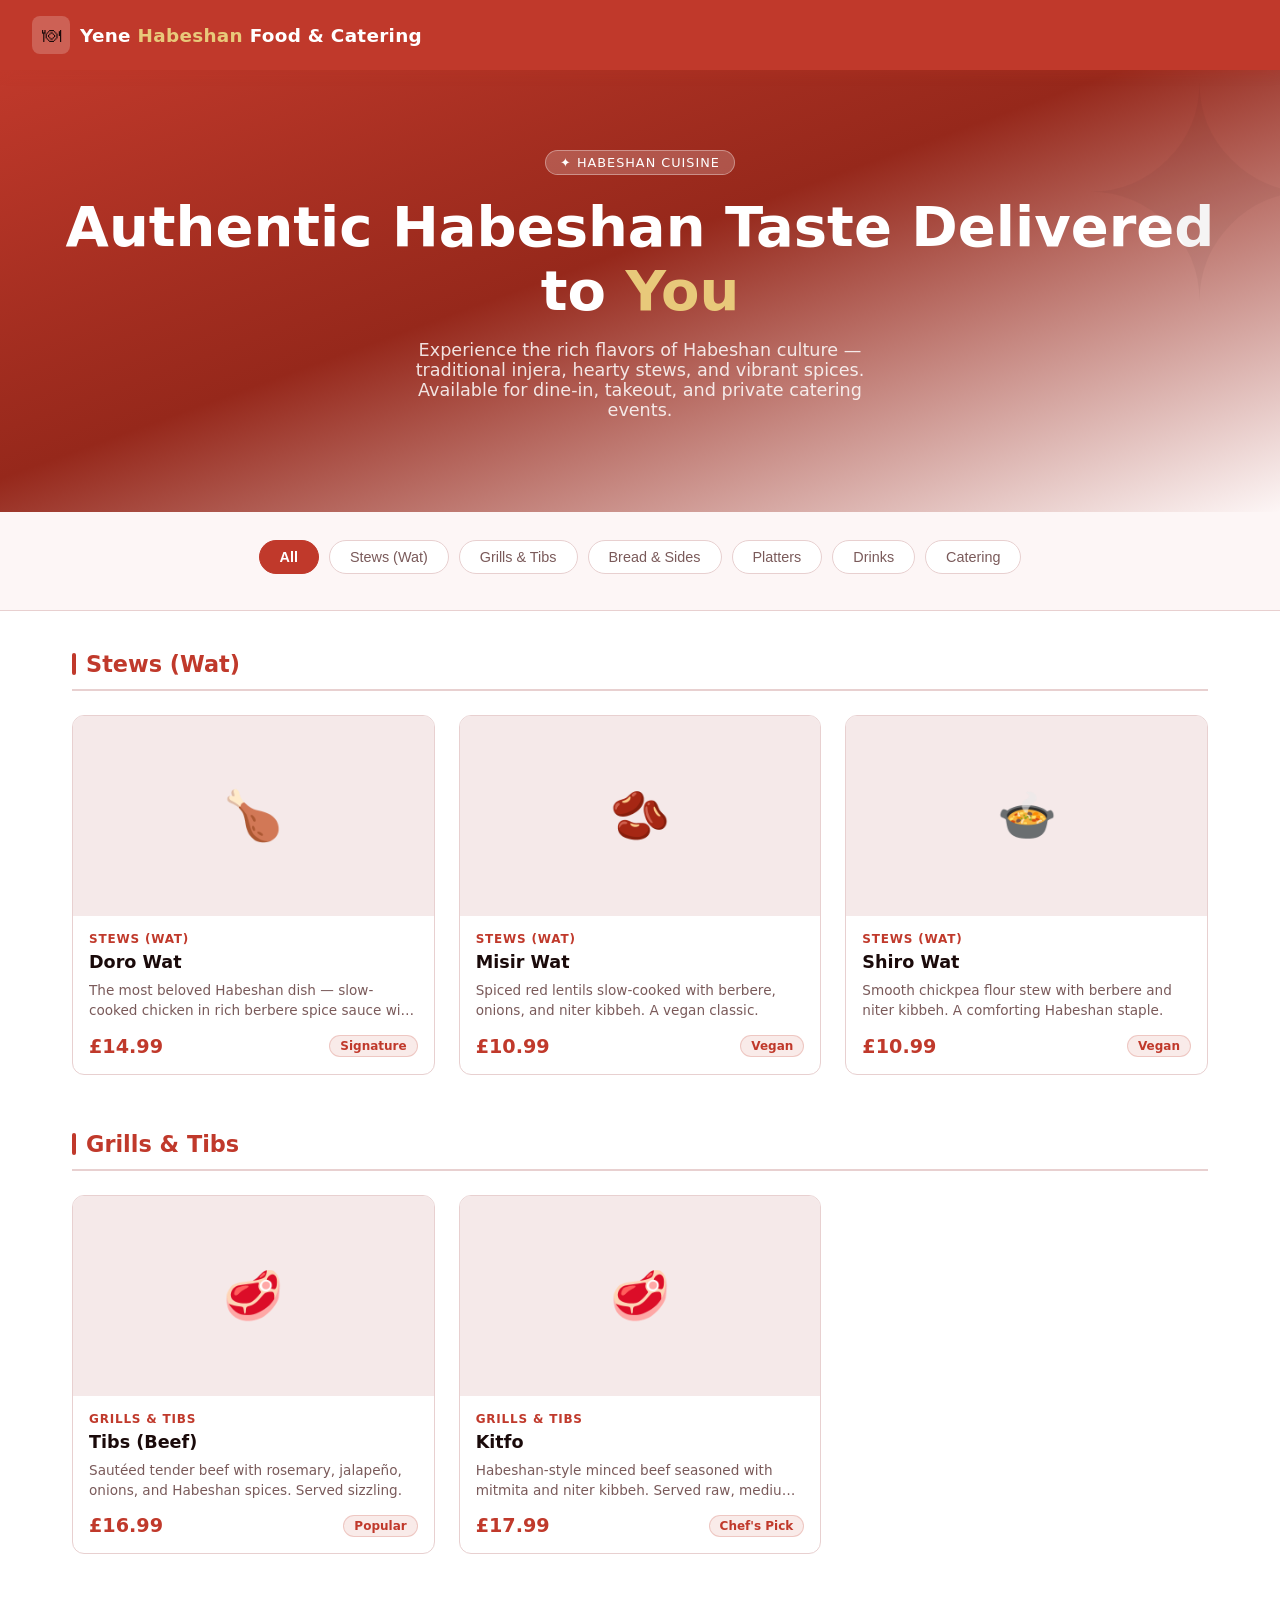
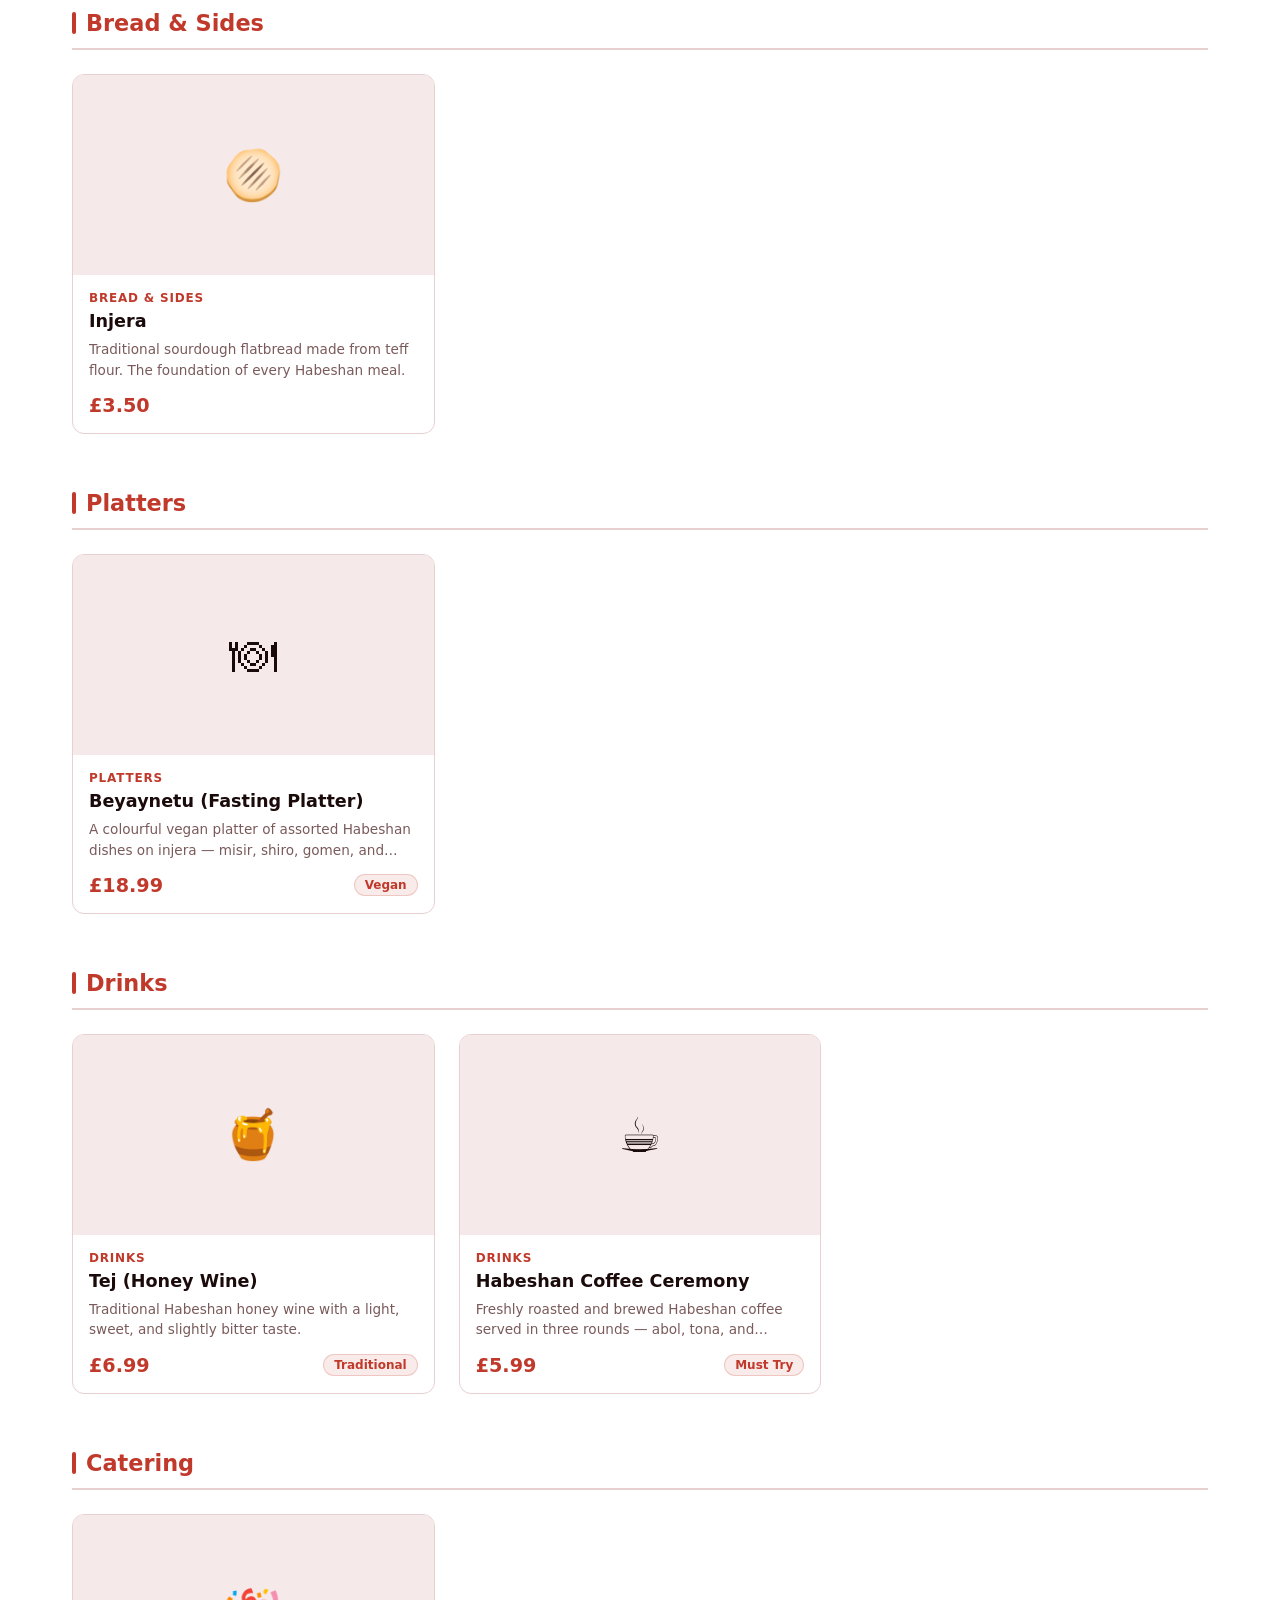
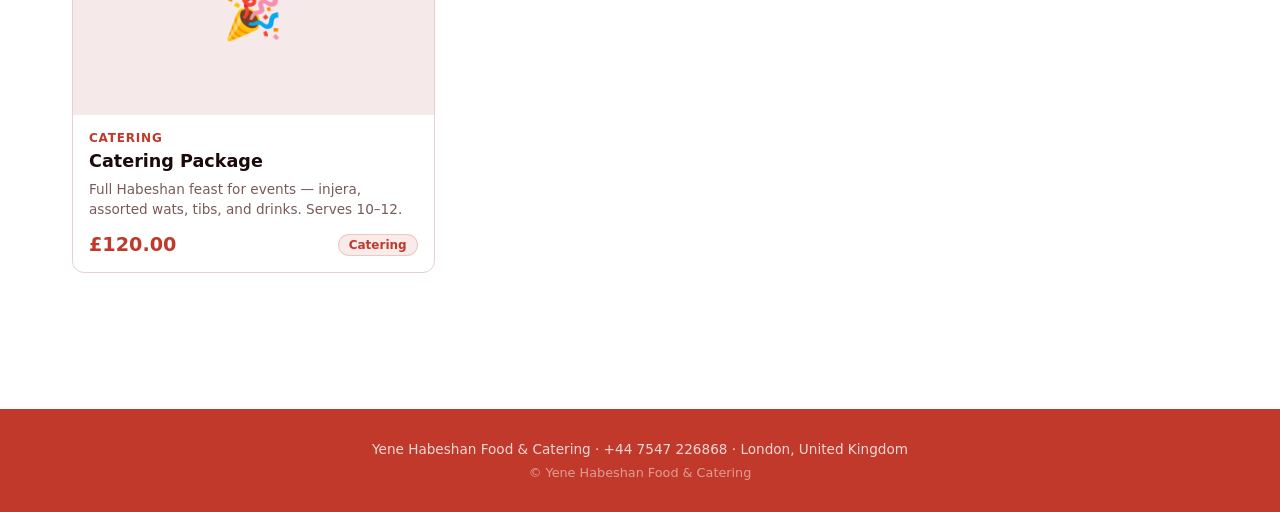
==== index.html @ d29c9f07 "changes" ====
<!DOCTYPE html>
<html lang="en">
<head>
  <meta charset="UTF-8" />
  <meta name="viewport" content="width=device-width, initial-scale=1.0" />
  <title>Menu</title>
  <link rel="stylesheet" href="style.css" />
  <style>
    /* ── ROUTER: only one page visible at a time ── */
    .page { display: none; }
    .page.active { display: block; }

    /* ── PIN GATE ── */
    .pin-gate {
      min-height: 100vh;
      display: flex;
      align-items: center;
      justify-content: center;
      background: linear-gradient(160deg, #c0392b 0%, #96281b 60%, #fdf6f6 100%);
    }
    .pin-card {
      background: #fff;
      border: 1px solid var(--border);
      border-radius: 20px;
      padding: 40px 36px;
      width: 100%;
      max-width: 360px;
      text-align: center;
      box-shadow: 0 8px 40px rgba(192,57,43,0.2);
    }
    .pin-icon { font-size: 2.5rem; margin-bottom: 16px; }
    .pin-card h2 { font-size: 1.3rem; font-weight: 800; margin-bottom: 6px; color: var(--primary); }
    .pin-card p { color: var(--text-muted); font-size: 0.85rem; margin-bottom: 28px; }
    .pin-dots {
      display: flex;
      justify-content: center;
      gap: 12px;
      margin-bottom: 28px;
    }
    .pin-dot {
      width: 14px; height: 14px;
      border-radius: 50%;
      border: 2px solid var(--border);
      background: transparent;
      transition: all 0.15s;
    }
    .pin-dot.filled { background: var(--primary); border-color: var(--primary); }
    .pin-dot.error  { background: var(--danger);  border-color: var(--danger); }
    .pin-pad {
      display: grid;
      grid-template-columns: repeat(3, 1fr);
      gap: 10px;
    }
    .pin-key {
      background: var(--bg2);
      border: 1.5px solid var(--border);
      border-radius: 12px;
      color: var(--text);
      font-size: 1.2rem;
      font-weight: 700;
      padding: 16px;
      cursor: pointer;
      transition: all 0.15s;
    }
    .pin-key:hover { background: var(--primary); color: #fff; border-color: var(--primary); }
    .pin-key.del { font-size: 1rem; color: var(--text-muted); }
    .pin-error { color: var(--danger); font-size: 0.82rem; margin-top: 14px; min-height: 18px; }

    /* ── MENU PAGE ── */
    .menu-group { margin-bottom: 56px; }

    /* ── CART FAB ── */
    .cart-fab {
      position: fixed; bottom: 28px; right: 24px;
      background: #25D366; color: #fff;
      border: none; border-radius: 50px;
      padding: 14px 22px; font-size: 1rem; font-weight: 700;
      cursor: pointer; display: flex; align-items: center; gap: 10px;
      box-shadow: 0 6px 24px rgba(37,211,102,0.4);
      z-index: 150; transition: transform 0.2s, box-shadow 0.2s;
    }
    .cart-fab:hover { transform: scale(1.05); }
    .cart-fab.hidden { display: none; }
    .cart-count {
      background: #fff; color: #25D366; border-radius: 50%;
      width: 24px; height: 24px; font-size: 0.8rem; font-weight: 800;
      display: flex; align-items: center; justify-content: center;
    }

    /* ── CART DRAWER ── */
    .cart-overlay {
      position: fixed; inset: 0; background: rgba(0,0,0,0.6);
      z-index: 300; opacity: 0; pointer-events: none; transition: opacity 0.25s;
    }
    .cart-overlay.open { opacity: 1; pointer-events: all; }
    .cart-drawer {
      position: fixed; bottom: 0; left: 0; right: 0;
      background: #fff; border-top: 2px solid var(--primary);
      border-radius: 20px 20px 0 0; z-index: 301; max-height: 80vh;
      display: flex; flex-direction: column;
      transform: translateY(100%);
      transition: transform 0.3s cubic-bezier(0.32,0.72,0,1);
    }
    .cart-overlay.open .cart-drawer { transform: translateY(0); }
    .cart-handle { width: 40px; height: 4px; background: var(--border); border-radius: 2px; margin: 12px auto 0; }
    .cart-header { padding: 16px 20px; border-bottom: 1px solid var(--border); display: flex; align-items: center; justify-content: space-between; background: var(--bg2); }
    .cart-header h2 { font-size: 1.1rem; font-weight: 700; color: var(--primary); }
    .cart-clear { background: none; border: none; color: var(--text-muted); font-size: 0.8rem; cursor: pointer; padding: 4px 8px; border-radius: 6px; }
    .cart-clear:hover { color: var(--danger); }
    .cart-items { overflow-y: auto; flex: 1; padding: 12px 20px; }
    .cart-item { display: flex; align-items: center; gap: 12px; padding: 10px 0; border-bottom: 1px solid var(--border); }
    .cart-item:last-child { border-bottom: none; }
    .cart-item-name { flex: 1; font-size: 0.95rem; font-weight: 600; }
    .cart-item-price { color: var(--primary); font-weight: 700; font-size: 0.9rem; }
    .qty-controls { display: flex; align-items: center; gap: 8px; }
    .qty-btn { width: 28px; height: 28px; border-radius: 50%; border: 1px solid var(--border); background: var(--bg3); color: var(--text); cursor: pointer; font-size: 1rem; display: flex; align-items: center; justify-content: center; transition: all 0.15s; }
    .qty-btn:hover { border-color: var(--primary); color: var(--primary); }
    .qty-num { font-weight: 700; min-width: 20px; text-align: center; }
    .cart-footer { padding: 16px 20px 28px; border-top: 1px solid var(--border); }
    .cart-total { display: flex; justify-content: space-between; font-size: 1rem; font-weight: 700; margin-bottom: 16px; }
    .cart-total span:last-child { color: var(--primary); font-size: 1.2rem; }
    .cart-note-label { font-size: 0.8rem; color: var(--text-muted); margin-bottom: 6px; }
    .cart-note { width: 100%; background: var(--bg2); border: 1.5px solid var(--border); border-radius: 8px; color: var(--text); padding: 10px 12px; font-size: 0.85rem; resize: none; outline: none; font-family: inherit; margin-bottom: 14px; }
    .cart-note:focus { border-color: var(--primary); }
    .cart-empty { text-align: center; padding: 40px 20px; color: var(--text-muted); font-size: 0.9rem; }
    .order-btns { display: flex; flex-direction: column; gap: 10px; }
    .btn-whatsapp { width:100%; background:#25D366; color:#fff; border:none; border-radius:12px; padding:14px; font-size:1rem; font-weight:700; cursor:pointer; display:flex; align-items:center; justify-content:center; gap:10px; transition:background 0.2s; }
    .btn-whatsapp:hover { background:#1ebe5d; }
    .btn-telegram { width:100%; background:#229ED9; color:#fff; border:none; border-radius:12px; padding:14px; font-size:1rem; font-weight:700; cursor:pointer; display:flex; align-items:center; justify-content:center; gap:10px; transition:background 0.2s; }
    .btn-telegram:hover { background:#1a8bbf; }
    .btn-add-cart { width:100%; margin-top:16px; background:var(--primary); color:#000; border:none; border-radius:10px; padding:13px; font-size:0.95rem; font-weight:700; cursor:pointer; transition:background 0.2s; }
    .btn-add-cart:hover { background:var(--primary-dark); }

    /* ── ADMIN NAV LINK ── */
    .nav-route { color: rgba(255,255,255,0.85); text-decoration: none; font-size: 0.9rem; padding: 8px 16px; border-radius: 8px; transition: all 0.2s; cursor: pointer; background: none; border: none; font-family: inherit; }
    .nav-route:hover { color: #fff; background: rgba(255,255,255,0.15); }
  </style>
</head>
<body>

<!-- ══════════════════════════════════════════════════════
     SHARED HEADER (swapped per route)
══════════════════════════════════════════════════════ -->
<header class="site-header" id="app-header">
  <div class="logo">
    <div class="logo-icon" id="header-icon">🍽</div>
    <div class="logo-text" id="header-name">Yene <span>Habeshan</span></div>
  </div>
  <nav class="header-nav" id="header-nav"></nav>
</header>

<!-- ══════════════════════════════════════════════════════
     PAGE: MENU  (#menu or /)
══════════════════════════════════════════════════════ -->
<div class="page" id="page-menu">
  <section class="hero">
    <div class="hero-tag">✦ Habeshan Cuisine</div>
    <h1 id="hero-title">Authentic Habeshan <span>Taste</span></h1>
    <p id="hero-desc">Experience the rich flavors of Habeshan culture — traditional injera, hearty stews, and vibrant spices.</p>
  </section>

  <div class="category-bar" id="category-bar">
    <button class="cat-btn active" data-cat="all">All</button>
  </div>

  <main class="menu-section" id="menu-container">
    <div class="empty-state"><div class="icon">🍽</div><p>Loading menu…</p></div>
  </main>

  <footer>
    <p id="footer-info"></p>
    <p style="margin-top:8px;color:rgba(255,255,255,0.5);font-size:0.8rem">© Yene Habeshan Food &amp; Catering</p>
  </footer>
</div>

<!-- ══════════════════════════════════════════════════════
     PAGE: PIN GATE  (#admin before auth)
══════════════════════════════════════════════════════ -->
<div class="page" id="page-pin">
  <div class="pin-gate">
    <div class="pin-card">
      <div class="pin-icon">🔐</div>
      <h2>Owner Access</h2>
      <p>Enter your 4-digit PIN to manage the menu</p>
      <div class="pin-dots" id="pin-dots">
        <div class="pin-dot" id="d0"></div>
        <div class="pin-dot" id="d1"></div>
        <div class="pin-dot" id="d2"></div>
        <div class="pin-dot" id="d3"></div>
      </div>
      <div class="pin-pad">
        <button class="pin-key" onclick="pinPress('1')">1</button>
        <button class="pin-key" onclick="pinPress('2')">2</button>
        <button class="pin-key" onclick="pinPress('3')">3</button>
        <button class="pin-key" onclick="pinPress('4')">4</button>
        <button class="pin-key" onclick="pinPress('5')">5</button>
        <button class="pin-key" onclick="pinPress('6')">6</button>
        <button class="pin-key" onclick="pinPress('7')">7</button>
        <button class="pin-key" onclick="pinPress('8')">8</button>
        <button class="pin-key" onclick="pinPress('9')">9</button>
        <button class="pin-key" onclick="pinPress('0')" style="grid-column:2">0</button>
        <button class="pin-key del" onclick="pinDel()">⌫</button>
      </div>
      <div class="pin-error" id="pin-error"></div>
      <button class="nav-route" style="margin-top:16px;font-size:0.8rem" onclick="navigate('menu')">← Back to menu</button>
    </div>
  </div>
</div>

<!-- ══════════════════════════════════════════════════════
     PAGE: ADMIN DASHBOARD  (#admin after auth)
══════════════════════════════════════════════════════ -->
<div class="page" id="page-admin">
  <div class="admin-layout">
    <aside class="admin-sidebar">
      <div class="sidebar-section">
        <div class="sidebar-label">Manage</div>
        <button class="sidebar-btn active" data-view="dashboard" onclick="switchView('dashboard',this)"><span class="icon">📊</span> Dashboard</button>
        <button class="sidebar-btn" data-view="add-item" onclick="switchView('add-item',this)"><span class="icon">➕</span> Add Item</button>
        <button class="sidebar-btn" data-view="items" onclick="switchView('items',this)"><span class="icon">🍽</span> All Items</button>
      </div>
      <div class="sidebar-section">
        <div class="sidebar-label">Settings</div>
        <button class="sidebar-btn" data-view="settings" onclick="switchView('settings',this)"><span class="icon">🏪</span> Restaurant Info</button>
      </div>
      <div class="sidebar-section" style="margin-top:auto;padding-top:16px">
        <button class="sidebar-btn" onclick="adminLogout()"><span class="icon">🚪</span> Log out</button>
      </div>
    </aside>

    <main class="admin-main">

      <!-- DASHBOARD -->
      <div id="view-dashboard">
        <div class="admin-page-title">Dashboard</div>
        <div class="admin-page-sub">Overview of your menu</div>
        <div class="stats-row" id="stats-row"></div>
        <div class="items-card">
          <div class="items-header">
            <h2>Recent Items</h2>
            <button class="btn btn-primary btn-sm" onclick="switchView('add-item',document.querySelector('[data-view=add-item]'))">+ Add Item</button>
          </div>
          <ul class="items-list" id="recent-list"></ul>
        </div>
      </div>

      <!-- ADD / EDIT -->
      <div id="view-add-item" style="display:none">
        <div class="admin-page-title" id="form-title">Add New Item</div>
        <div class="admin-page-sub">Fill in the details below</div>
        <div class="form-card">
          <h2>Item Details</h2>
          <form id="item-form" novalidate>
            <input type="hidden" id="edit-id" />
            <div class="form-grid">
              <div class="form-group"><label for="f-title">Food Title *</label><input type="text" id="f-title" placeholder="e.g. Truffle Risotto" required /></div>
              <div class="form-group"><label for="f-category">Category *</label><select id="f-category" required><option value="">Select category…</option></select></div>
              <div class="form-group"><label for="f-price">Price *</label><input type="number" id="f-price" placeholder="0.00" min="0" step="0.01" required /></div>
              <div class="form-group"><label for="f-badge">Badge / Label</label><input type="text" id="f-badge" placeholder="e.g. Chef's Pick" /></div>
              <div class="form-group"><label for="f-emoji">Emoji (if no photo)</label><input type="text" id="f-emoji" placeholder="🍝" maxlength="4" /></div>
              <div class="form-group full"><label for="f-desc">Short Description *</label><textarea id="f-desc" placeholder="Brief description…" required></textarea></div>
              <div class="form-group full"><label for="f-recipe">Recipe &amp; Ingredients</label><textarea id="f-recipe" style="min-height:140px" placeholder="Ingredients and steps…"></textarea></div>
              <div class="form-group full">
                <label>Photo</label>
                <div class="upload-zone" id="upload-zone">
                  <input type="file" id="f-image" accept="image/*" aria-label="Upload food photo" />
                  <div class="upload-icon">📷</div>
                  <div class="upload-text">Click or drag &amp; drop<br><small>JPG, PNG, WebP — max 5MB</small></div>
                  <div class="upload-preview" id="upload-preview"><img id="preview-img" src="" alt="Preview" /></div>
                </div>
              </div>
            </div>
            <div class="form-actions">
              <button type="submit" class="btn btn-primary" id="submit-btn">Save Item</button>
              <button type="button" class="btn btn-ghost" onclick="resetForm()">Clear</button>
            </div>
          </form>
        </div>
      </div>

      <!-- ALL ITEMS -->
      <div id="view-items" style="display:none">
        <div class="admin-page-title">All Items</div>
        <div class="admin-page-sub">Manage your menu items</div>
        <div class="items-card">
          <div class="items-header">
            <h2 id="items-count">Items</h2>
            <input type="search" class="search-input" id="search-input" placeholder="Search items…" oninput="renderItemsList()" />
          </div>
          <ul class="items-list" id="items-list"></ul>
        </div>
      </div>

      <!-- SETTINGS -->
      <div id="view-settings" style="display:none">
        <div class="admin-page-title">Restaurant Info</div>
        <div class="admin-page-sub">Shown on the public menu page</div>
        <div class="form-card">
          <h2>Details</h2>
          <form id="settings-form" novalidate>
            <div class="form-grid">
              <div class="form-group"><label for="s-name">Restaurant Name</label><input type="text" id="s-name" /></div>
              <div class="form-group"><label for="s-tagline">Tagline</label><input type="text" id="s-tagline" /></div>
              <div class="form-group"><label for="s-phone">Display Phone</label><input type="tel" id="s-phone" /></div>
              <div class="form-group">
                <label for="s-whatsapp">WhatsApp <span style="color:var(--text-muted);font-weight:400">(optional)</span></label>
                <input type="tel" id="s-whatsapp" placeholder="447547226868 — digits only" />
              </div>
              <div class="form-group">
                <label for="s-telegram">Telegram <span style="color:var(--text-muted);font-weight:400">(optional)</span></label>
                <input type="text" id="s-telegram" placeholder="447547226868 or @username" />
              </div>
              <div class="form-group"><label for="s-email">Email</label><input type="email" id="s-email" /></div>
              <div class="form-group"><label for="s-address">Address</label><input type="text" id="s-address" /></div>
              <div class="form-group full"><label for="s-desc">About / Description</label><textarea id="s-desc"></textarea></div>
              <div class="form-group full">
                <label for="s-pin">Change PIN <span style="color:var(--text-muted);font-weight:400">(leave blank to keep current)</span></label>
                <input type="password" id="s-pin" placeholder="4-digit PIN" maxlength="4" pattern="\d{4}" />
              </div>
            </div>
            <div class="form-actions"><button type="submit" class="btn btn-primary">Save Changes</button></div>
          </form>
        </div>
        <div class="form-card" style="margin-top:0">
          <h2>📤 Publish Menu</h2>
          <p style="color:var(--text-muted);font-size:0.9rem;margin-bottom:20px;line-height:1.6">
            Customers load the menu from <code style="background:var(--bg3);padding:2px 6px;border-radius:4px">menu.json</code>.
            After making changes, export and upload this file to your host.
          </p>
          <div style="background:var(--bg3);border-radius:10px;padding:16px;margin-bottom:20px;font-size:0.85rem;line-height:1.8;color:var(--text-muted)">
            <strong style="color:var(--text)">Steps:</strong><br>
            1. Edit items &amp; info above → 2. Export menu.json → 3. Upload to your host alongside index.html
          </div>
          <button class="btn btn-primary" onclick="exportMenuJSON()">⬇ Export menu.json</button>
        </div>
      </div>

    </main>
  </div>
</div>

<!-- ITEM DETAIL MODAL (menu page) -->
<div class="modal-overlay" id="modal-overlay" role="dialog" aria-modal="true" aria-labelledby="modal-title">
  <div class="modal-wrapper">
    <button class="modal-close" id="modal-close" aria-label="Close">✕</button>
    <div class="modal">
      <div class="modal-img" id="modal-img"></div>
      <div class="modal-body">
        <div class="modal-category" id="modal-category"></div>
        <div class="modal-title" id="modal-title"></div>
        <div class="modal-price" id="modal-price"></div>
        <div class="modal-desc" id="modal-desc"></div>
        <div id="modal-recipe-wrap" style="display:none">
          <div class="modal-recipe-title">Recipe &amp; Ingredients</div>
          <div class="modal-recipe" id="modal-recipe"></div>
        </div>
        <button class="btn-add-cart" id="modal-add-cart">+ Add to Order</button>
      </div>
    </div>
  </div>
</div>

<!-- CART DRAWER -->
<div class="cart-overlay" id="cart-overlay">
  <div class="cart-drawer">
    <div class="cart-handle"></div>
    <div class="cart-header">
      <h2>🛒 Your Order</h2>
      <button class="cart-clear" onclick="clearCart()">Clear all</button>
    </div>
    <div class="cart-items" id="cart-items"></div>
    <div class="cart-footer">
      <div class="cart-total"><span>Total</span><span id="cart-total-price">£0.00</span></div>
      <div class="cart-note-label">Special requests / table number</div>
      <textarea class="cart-note" id="cart-note" rows="2" placeholder="e.g. Table 4, no onions…"></textarea>
      <div class="order-btns" id="order-btns"></div>
    </div>
  </div>
</div>

<!-- CART FAB -->
<button class="cart-fab hidden" id="cart-fab" onclick="openCart()">
  <svg width="20" height="20" viewBox="0 0 24 24" fill="currentColor"><path d="M17.472 14.382c-.297-.149-1.758-.867-2.03-.967-.273-.099-.471-.148-.67.15-.197.297-.767.966-.94 1.164-.173.199-.347.223-.644.075-.297-.15-1.255-.463-2.39-1.475-.883-.788-1.48-1.761-1.653-2.059-.173-.297-.018-.458.13-.606.134-.133.298-.347.446-.52.149-.174.198-.298.298-.497.099-.198.05-.371-.025-.52-.075-.149-.669-1.612-.916-2.207-.242-.579-.487-.5-.669-.51-.173-.008-.371-.01-.57-.01-.198 0-.52.074-.792.372-.272.297-1.04 1.016-1.04 2.479 0 1.462 1.065 2.875 1.213 3.074.149.198 2.096 3.2 5.077 4.487.709.306 1.262.489 1.694.625.712.227 1.36.195 1.871.118.571-.085 1.758-.719 2.006-1.413.248-.694.248-1.289.173-1.413-.074-.124-.272-.198-.57-.347m-5.421 7.403h-.004a9.87 9.87 0 01-5.031-1.378l-.361-.214-3.741.982.998-3.648-.235-.374a9.86 9.86 0 01-1.51-5.26c.001-5.45 4.436-9.884 9.888-9.884 2.64 0 5.122 1.03 6.988 2.898a9.825 9.825 0 012.893 6.994c-.003 5.45-4.437 9.884-9.885 9.884m8.413-18.297A11.815 11.815 0 0012.05 0C5.495 0 .16 5.335.157 11.892c0 2.096.547 4.142 1.588 5.945L.057 24l6.305-1.654a11.882 11.882 0 005.683 1.448h.005c6.554 0 11.89-5.335 11.893-11.893a11.821 11.821 0 00-3.48-8.413z"/></svg>
  Order <span class="cart-count" id="cart-count">0</span>
</button>

<!-- DELETE CONFIRM -->
<div class="modal-overlay" id="confirm-overlay">
  <div class="modal" style="max-width:400px;padding:32px;border-radius:16px">
    <div style="font-size:2rem;margin-bottom:12px">🗑️</div>
    <div style="font-size:1.1rem;font-weight:700;margin-bottom:8px">Delete Item?</div>
    <div style="color:var(--text-muted);font-size:0.9rem;margin-bottom:24px" id="confirm-msg"></div>
    <div style="display:flex;gap:12px">
      <button class="btn btn-danger" id="confirm-yes">Delete</button>
      <button class="btn btn-ghost" onclick="closeConfirm()">Cancel</button>
    </div>
  </div>
</div>

<script src="app.js"></script>
<script>
// ══════════════════════════════════════════════════════════
//  ROUTER
// ══════════════════════════════════════════════════════════
const PIN_KEY    = 'menu_admin_pin';
const AUTH_KEY   = 'menu_admin_authed';
const DEFAULT_PIN = '1234';

function getPin()  { return localStorage.getItem(PIN_KEY) || DEFAULT_PIN; }
function isAuthed(){ return sessionStorage.getItem(AUTH_KEY) === '1'; }
function setAuthed(){ sessionStorage.setItem(AUTH_KEY, '1'); }
function clearAuth(){ sessionStorage.removeItem(AUTH_KEY); }

function navigate(route) {
  location.hash = route;
}

function handleRoute() {
  const hash = location.hash.replace('#', '') || 'menu';

  // Hide all pages
  document.querySelectorAll('.page').forEach(p => p.classList.remove('active'));
  document.getElementById('cart-fab').classList.add('hidden');

  if (hash === 'menu' || hash === '') {
    document.getElementById('page-menu').classList.add('active');
    document.getElementById('header-icon').textContent = '🍽';
    document.getElementById('header-nav').innerHTML = '';
    initMenuPage();

  } else if (hash === 'admin') {
    if (isAuthed()) {
      showAdminPage();
    } else {
      document.getElementById('page-pin').classList.add('active');
      document.getElementById('header-icon').textContent = '🔐';
      document.getElementById('header-nav').innerHTML =
        `<button class="nav-route" onclick="navigate('menu')">← Menu</button>`;
      resetPin();
    }
  }
}

function showAdminPage() {
  document.getElementById('page-admin').classList.add('active');
  document.getElementById('header-icon').textContent = '⚙️';
  const info = getRestaurantInfo();
  document.getElementById('header-name').innerHTML =
    info.name.replace('Yene Habeshan', 'Yene <span>Habeshan</span>') || info.name;
  document.getElementById('header-nav').innerHTML =
    `<button class="nav-route" onclick="navigate('menu')">🍽 View Menu</button>`;
  initAdminPage();
}

function adminLogout() {
  clearAuth();
  adminInited = false;
  navigate('menu');
}

window.addEventListener('hashchange', handleRoute);
window.addEventListener('DOMContentLoaded', handleRoute);

// ══════════════════════════════════════════════════════════
//  PIN GATE
// ══════════════════════════════════════════════════════════
let pinBuffer = '';

function resetPin() {
  pinBuffer = '';
  updatePinDots();
  document.getElementById('pin-error').textContent = '';
}

function pinPress(digit) {
  if (pinBuffer.length >= 4) return;
  pinBuffer += digit;
  updatePinDots();
  if (pinBuffer.length === 4) checkPin();
}

function pinDel() {
  pinBuffer = pinBuffer.slice(0, -1);
  updatePinDots();
  document.getElementById('pin-error').textContent = '';
}

function updatePinDots() {
  for (let i = 0; i < 4; i++) {
    const dot = document.getElementById(`d${i}`);
    dot.classList.toggle('filled', i < pinBuffer.length);
    dot.classList.remove('error');
  }
}

function checkPin() {
  if (pinBuffer === getPin()) {
    setAuthed();
    showAdminPage();
  } else {
    for (let i = 0; i < 4; i++) document.getElementById(`d${i}`).classList.add('error');
    document.getElementById('pin-error').textContent = 'Incorrect PIN. Try again.';
    setTimeout(resetPin, 900);
  }
}

// Keyboard support on pin page
document.addEventListener('keydown', e => {
  if (!document.getElementById('page-pin').classList.contains('active')) return;
  if (/^\d$/.test(e.key)) pinPress(e.key);
  if (e.key === 'Backspace') pinDel();
});
</script>
<script>
// ══════════════════════════════════════════════════════════
//  MENU PAGE
// ══════════════════════════════════════════════════════════
let allItems = [], restaurantInfo = {}, activeCategory = 'all';
let cart = [], currentModalItem = null;

async function initMenuPage() {
  const data = await loadMenuFromJSON();
  restaurantInfo = data.restaurant;
  allItems = data.items;
  activeCategory = 'all';

  const info = restaurantInfo;
  document.title = `Menu — ${info.name}`;
  document.getElementById('header-name').innerHTML =
    info.name.replace('Yene Habeshan', 'Yene <span>Habeshan</span>') || info.name;
  document.getElementById('hero-title').innerHTML = (info.tagline||'').replace(/(\S+)$/, '<span>$1</span>');
  document.getElementById('hero-desc').textContent = info.description || '';
  document.getElementById('footer-info').textContent = `${info.name} · ${info.phone} · ${info.address}`;
  buildCategoryBar();
  renderMenu();
  renderOrderButtons();
  updateCartFab();
}

function buildCategoryBar() {
  const bar = document.getElementById('category-bar');
  const cats = [...new Set(allItems.map(i => i.category))];
  bar.innerHTML = `<button class="cat-btn active" data-cat="all">All</button>`;
  cats.forEach(cat => {
    const btn = document.createElement('button');
    btn.className = 'cat-btn'; btn.dataset.cat = cat; btn.textContent = cat;
    bar.appendChild(btn);
  });
  bar.addEventListener('click', e => {
    const btn = e.target.closest('.cat-btn'); if (!btn) return;
    bar.querySelectorAll('.cat-btn').forEach(b => b.classList.remove('active'));
    btn.classList.add('active'); activeCategory = btn.dataset.cat; renderMenu();
  });
}

function renderMenu() {
  const container = document.getElementById('menu-container');
  const filtered = activeCategory === 'all' ? allItems : allItems.filter(i => i.category === activeCategory);
  if (!filtered.length) { container.innerHTML = `<div class="empty-state"><div class="icon">🍽</div><p>No items here yet.</p></div>`; return; }
  const groups = {};
  filtered.forEach(item => { if (!groups[item.category]) groups[item.category] = []; groups[item.category].push(item); });
  container.innerHTML = Object.entries(groups).map(([cat, items]) => `
    <div class="menu-group">
      <div class="section-title">${cat}</div>
      <div class="menu-grid">${items.map(cardHTML).join('')}</div>
    </div>`).join('');
  container.querySelectorAll('.menu-card').forEach(card => card.addEventListener('click', () => openModal(card.dataset.id)));
}

function cardHTML(item) {
  const img = item.image ? `<img src="${item.image}" alt="${escHtml(item.title)}" loading="lazy" />` : (item.emoji||'🍽');
  return `<article class="menu-card" data-id="${item.id}" tabindex="0" role="button" aria-label="View ${escHtml(item.title)}">
    <div class="card-img">${img}</div>
    <div class="card-body">
      <div class="card-category">${escHtml(item.category)}</div>
      <div class="card-title">${escHtml(item.title)}</div>
      <div class="card-desc">${escHtml(item.description)}</div>
      <div class="card-footer">
        <div class="card-price">£${escHtml(item.price)}</div>
        ${item.badge ? `<span class="card-badge">${escHtml(item.badge)}</span>` : ''}
      </div>
    </div>
  </article>`;
}

// ── MODAL ──
function openModal(id) {
  const item = allItems.find(i => i.id === id); if (!item) return;
  currentModalItem = item;
  const imgEl = document.getElementById('modal-img');
  imgEl.innerHTML = item.image ? `<img src="${item.image}" alt="${escHtml(item.title)}" />` : (item.emoji||'🍽');
  document.getElementById('modal-category').textContent = item.category;
  document.getElementById('modal-title').textContent = item.title;
  document.getElementById('modal-price').textContent = `£${item.price}`;
  document.getElementById('modal-desc').textContent = item.description;
  const rw = document.getElementById('modal-recipe-wrap');
  if (item.recipe) { document.getElementById('modal-recipe').textContent = item.recipe; rw.style.display='block'; }
  else rw.style.display='none';
  document.getElementById('modal-overlay').classList.add('open');
  document.body.style.overflow = 'hidden';
}
function closeModal() {
  document.getElementById('modal-overlay').classList.remove('open');
  document.body.style.overflow = ''; currentModalItem = null;
}
document.getElementById('modal-close').addEventListener('click', closeModal);
document.getElementById('modal-overlay').addEventListener('click', e => { if (e.target===document.getElementById('modal-overlay')) closeModal(); });
document.getElementById('modal-add-cart').addEventListener('click', () => {
  if (!currentModalItem) return;
  addToCart(currentModalItem); closeModal(); showToast(`${currentModalItem.title} added to order`);
});

// ── CART ──
function addToCart(item) {
  const ex = cart.find(c => c.id === item.id);
  if (ex) ex.qty++; else cart.push({id:item.id, title:item.title, price:parseFloat(item.price), qty:1});
  updateCartUI();
}
function updateCartFab() {
  const count = cart.reduce((s,c)=>s+c.qty,0);
  document.getElementById('cart-fab').classList.toggle('hidden', count===0);
}
function updateCartUI() {
  const total = cart.reduce((s,c)=>s+c.price*c.qty,0);
  const count = cart.reduce((s,c)=>s+c.qty,0);
  document.getElementById('cart-count').textContent = count;
  document.getElementById('cart-fab').classList.toggle('hidden', count===0);
  document.getElementById('cart-total-price').textContent = `£${total.toFixed(2)}`;
  const el = document.getElementById('cart-items');
  if (!cart.length) { el.innerHTML=`<div class="cart-empty">Your order is empty.<br>Tap any item to add it.</div>`; return; }
  el.innerHTML = cart.map(c=>`
    <div class="cart-item">
      <div class="cart-item-name">${escHtml(c.title)}</div>
      <div class="qty-controls">
        <button class="qty-btn" onclick="changeQty('${c.id}',-1)">−</button>
        <span class="qty-num">${c.qty}</span>
        <button class="qty-btn" onclick="changeQty('${c.id}',1)">+</button>
      </div>
      <div class="cart-item-price">£${(c.price*c.qty).toFixed(2)}</div>
    </div>`).join('');
}
function changeQty(id,delta) {
  const idx=cart.findIndex(c=>c.id===id); if(idx===-1)return;
  cart[idx].qty+=delta; if(cart[idx].qty<=0) cart.splice(idx,1); updateCartUI();
}
function clearCart() { cart=[]; updateCartUI(); }
function openCart() { document.getElementById('cart-overlay').classList.add('open'); document.body.style.overflow='hidden'; updateCartUI(); }
function closeCart() { document.getElementById('cart-overlay').classList.remove('open'); document.body.style.overflow=''; }
document.getElementById('cart-overlay').addEventListener('click', e=>{ if(e.target===document.getElementById('cart-overlay')) closeCart(); });
document.addEventListener('keydown', e=>{ if(e.key==='Escape'){closeModal();closeCart();} });

// ── ORDER BUTTONS ──
const WA_ICON = `<svg width="20" height="20" viewBox="0 0 24 24" fill="currentColor"><path d="M17.472 14.382c-.297-.149-1.758-.867-2.03-.967-.273-.099-.471-.148-.67.15-.197.297-.767.966-.94 1.164-.173.199-.347.223-.644.075-.297-.15-1.255-.463-2.39-1.475-.883-.788-1.48-1.761-1.653-2.059-.173-.297-.018-.458.13-.606.134-.133.298-.347.446-.52.149-.174.198-.298.298-.497.099-.198.05-.371-.025-.52-.075-.149-.669-1.612-.916-2.207-.242-.579-.487-.5-.669-.51-.173-.008-.371-.01-.57-.01-.198 0-.52.074-.792.372-.272.297-1.04 1.016-1.04 2.479 0 1.462 1.065 2.875 1.213 3.074.149.198 2.096 3.2 5.077 4.487.709.306 1.262.489 1.694.625.712.227 1.36.195 1.871.118.571-.085 1.758-.719 2.006-1.413.248-.694.248-1.289.173-1.413-.074-.124-.272-.198-.57-.347m-5.421 7.403h-.004a9.87 9.87 0 01-5.031-1.378l-.361-.214-3.741.982.998-3.648-.235-.374a9.86 9.86 0 01-1.51-5.26c.001-5.45 4.436-9.884 9.888-9.884 2.64 0 5.122 1.03 6.988 2.898a9.825 9.825 0 012.893 6.994c-.003 5.45-4.437 9.884-9.885 9.884m8.413-18.297A11.815 11.815 0 0012.05 0C5.495 0 .16 5.335.157 11.892c0 2.096.547 4.142 1.588 5.945L.057 24l6.305-1.654a11.882 11.882 0 005.683 1.448h.005c6.554 0 11.89-5.335 11.893-11.893a11.821 11.821 0 00-3.48-8.413z"/></svg>`;
const TG_ICON = `<svg width="20" height="20" viewBox="0 0 24 24" fill="currentColor"><path d="M11.944 0A12 12 0 0 0 0 12a12 12 0 0 0 12 12 12 12 0 0 0 12-12A12 12 0 0 0 12 0a12 12 0 0 0-.056 0zm4.962 7.224c.1-.002.321.023.465.14a.506.506 0 0 1 .171.325c.016.093.036.306.02.472-.18 1.898-.962 6.502-1.36 8.627-.168.9-.499 1.201-.82 1.23-.696.065-1.225-.46-1.9-.902-1.056-.693-1.653-1.124-2.678-1.8-1.185-.78-.417-1.21.258-1.91.177-.184 3.247-2.977 3.307-3.23.007-.032.014-.15-.056-.212s-.174-.041-.249-.024c-.106.024-1.793 1.14-5.061 3.345-.48.33-.913.49-1.302.48-.428-.008-1.252-.241-1.865-.44-.752-.245-1.349-.374-1.297-.789.027-.216.325-.437.893-.663 3.498-1.524 5.83-2.529 6.998-3.014 3.332-1.386 4.025-1.627 4.476-1.635z"/></svg>`;

function buildOrderMessage() {
  const note = document.getElementById('cart-note').value.trim();
  const total = cart.reduce((s,c)=>s+c.price*c.qty,0);
  let msg = `🍽 *New Order — ${restaurantInfo.name}*\n\n`;
  cart.forEach(c=>{ msg+=`• ${c.title} x${c.qty} — £${(c.price*c.qty).toFixed(2)}\n`; });
  msg += `\n*Total: £${total.toFixed(2)}*`;
  if (note) msg += `\n\n📝 Note: ${note}`;
  return msg;
}
function renderOrderButtons() {
  const container = document.getElementById('order-btns'); if (!container) return;
  const wa = (restaurantInfo.whatsapp||'').replace(/\D/g,'');
  const tg = (restaurantInfo.telegram||'').trim();
  let html = '';
  if (wa) html += `<button class="btn-whatsapp" id="send-whatsapp">${WA_ICON} Order via WhatsApp</button>`;
  if (tg) html += `<button class="btn-telegram" id="send-telegram">${TG_ICON} Order via Telegram</button>`;
  if (!wa&&!tg) html = `<p style="color:var(--text-muted);font-size:0.85rem;text-align:center">No ordering channel configured.</p>`;
  container.innerHTML = html;
  if (wa) document.getElementById('send-whatsapp').addEventListener('click',()=>{
    if(!cart.length){showToast('Add items first','error');return;}
    window.open(`https://wa.me/${wa}?text=${encodeURIComponent(buildOrderMessage())}`, '_blank');
  });
  if (tg) document.getElementById('send-telegram').addEventListener('click',()=>{
    if(!cart.length){showToast('Add items first','error');return;}
    const target=/^\d+$/.test(tg)?tg:tg.replace(/^@/,'');
    window.open(`https://t.me/${target}?text=${encodeURIComponent(buildOrderMessage())}`, '_blank');
  });
}
</script>
<script>
// ══════════════════════════════════════════════════════════
//  ADMIN PAGE
// ══════════════════════════════════════════════════════════
let adminItems = [], currentImageData = '', pendingDeleteId = null;
let adminInited = false;

function initAdminPage() {
  if (!adminInited) {
    adminItems = getItems();
    populateCategorySelect();
    setupImageUpload();
    setupForms();
    adminInited = true;
  }
  loadSettings();
  renderDashboard();
  switchView('dashboard', document.querySelector('[data-view=dashboard]'));
}

function populateCategorySelect() {
  const sel = document.getElementById('f-category');
  sel.innerHTML = '<option value="">Select category…</option>';
  const all = [...new Set([...CATEGORIES, ...adminItems.map(i=>i.category)])];
  all.forEach(cat => { const o=document.createElement('option'); o.value=cat; o.textContent=cat; sel.appendChild(o); });
}

function switchView(view, btn) {
  document.querySelectorAll('[id^="view-"]').forEach(el=>el.style.display='none');
  document.getElementById(`view-${view}`).style.display='block';
  document.querySelectorAll('.sidebar-btn').forEach(b=>b.classList.remove('active'));
  if (btn) btn.classList.add('active');
  if (view==='items') renderItemsList();
  if (view==='dashboard') renderDashboard();
}

function renderDashboard() {
  const cats=[...new Set(adminItems.map(i=>i.category))];
  document.getElementById('stats-row').innerHTML=`
    <div class="stat-card"><div class="stat-value">${adminItems.length}</div><div class="stat-label">Total Items</div></div>
    <div class="stat-card"><div class="stat-value">${cats.length}</div><div class="stat-label">Categories</div></div>
    <div class="stat-card"><div class="stat-value">${adminItems.filter(i=>i.badge).length}</div><div class="stat-label">Featured</div></div>
    <div class="stat-card"><div class="stat-value">${adminItems.filter(i=>i.image).length}</div><div class="stat-label">With Photos</div></div>`;
  const recent=[...adminItems].slice(-5).reverse();
  document.getElementById('recent-list').innerHTML=recent.map(itemRowHTML).join('')||'<li style="padding:24px;text-align:center;color:var(--text-muted)">No items yet</li>';
  attachRowListeners(document.getElementById('recent-list'));
}

function renderItemsList() {
  const q=(document.getElementById('search-input')?.value||'').toLowerCase();
  const filtered=q?adminItems.filter(i=>i.title.toLowerCase().includes(q)||i.category.toLowerCase().includes(q)):adminItems;
  document.getElementById('items-count').textContent=`${filtered.length} Item${filtered.length!==1?'s':''}`;
  const list=document.getElementById('items-list');
  list.innerHTML=filtered.map(itemRowHTML).join('')||'<li style="padding:40px;text-align:center;color:var(--text-muted)">No items found</li>';
  attachRowListeners(list);
}

function itemRowHTML(item) {
  const thumb=item.image?`<div class="item-thumb"><img src="${item.image}" alt="${escHtml(item.title)}" /></div>`:`<div class="item-thumb">${item.emoji||'🍽'}</div>`;
  return `<li class="item-row" data-id="${item.id}">${thumb}
    <div class="item-info"><div class="item-name">${escHtml(item.title)}</div><div class="item-meta">${escHtml(item.category)}${item.badge?` · ${escHtml(item.badge)}`:''}</div></div>
    <div class="item-price">£${escHtml(item.price)}</div>
    <div class="item-actions">
      <button class="btn btn-ghost btn-sm edit-btn" data-id="${item.id}">✏️ Edit</button>
      <button class="btn btn-danger btn-sm delete-btn" data-id="${item.id}">🗑</button>
    </div></li>`;
}

function attachRowListeners(container) {
  container.querySelectorAll('.edit-btn').forEach(btn=>btn.addEventListener('click',()=>editItem(btn.dataset.id)));
  container.querySelectorAll('.delete-btn').forEach(btn=>btn.addEventListener('click',()=>confirmDelete(btn.dataset.id)));
}

function setupForms() {
  document.getElementById('item-form').addEventListener('submit',e=>{e.preventDefault();saveItem();});
  document.getElementById('settings-form').addEventListener('submit',e=>{e.preventDefault();saveSettings();});
}

function saveItem() {
  const id=document.getElementById('edit-id').value;
  const title=document.getElementById('f-title').value.trim();
  const category=document.getElementById('f-category').value;
  const price=parseFloat(document.getElementById('f-price').value).toFixed(2);
  const desc=document.getElementById('f-desc').value.trim();
  if(!title||!category||!price||!desc){showToast('Fill in all required fields','error');return;}
  const item={id:id||generateId(),title,category,price,description:desc,
    recipe:document.getElementById('f-recipe').value.trim(),
    badge:document.getElementById('f-badge').value.trim(),
    emoji:document.getElementById('f-emoji').value.trim()||'🍽',
    image:currentImageData};
  if(id){const idx=adminItems.findIndex(i=>i.id===id);if(idx!==-1)adminItems[idx]=item;showToast('Item updated');}
  else{adminItems.push(item);showToast('Item added to menu');}
  saveItems(adminItems); resetForm();
  switchView('items',document.querySelector('[data-view=items]'));
  renderItemsList();
}

function editItem(id) {
  const item=adminItems.find(i=>i.id===id); if(!item)return;
  document.getElementById('edit-id').value=item.id;
  document.getElementById('f-title').value=item.title;
  document.getElementById('f-category').value=item.category;
  document.getElementById('f-price').value=item.price;
  document.getElementById('f-desc').value=item.description;
  document.getElementById('f-recipe').value=item.recipe||'';
  document.getElementById('f-badge').value=item.badge||'';
  document.getElementById('f-emoji').value=item.emoji||'';
  currentImageData=item.image||'';
  if(item.image){document.getElementById('preview-img').src=item.image;document.getElementById('upload-preview').style.display='block';}
  else document.getElementById('upload-preview').style.display='none';
  document.getElementById('form-title').textContent='Edit Item';
  document.getElementById('submit-btn').textContent='Update Item';
  switchView('add-item',document.querySelector('[data-view=add-item]'));
  window.scrollTo({top:0,behavior:'smooth'});
}

function resetForm() {
  document.getElementById('item-form').reset();
  document.getElementById('edit-id').value='';
  document.getElementById('form-title').textContent='Add New Item';
  document.getElementById('submit-btn').textContent='Save Item';
  document.getElementById('upload-preview').style.display='none';
  currentImageData='';
}

function setupImageUpload() {
  const zone=document.getElementById('upload-zone');
  const input=document.getElementById('f-image');
  input.addEventListener('change',async()=>{
    const file=input.files[0]; if(!file)return;
    if(file.size>5*1024*1024){showToast('Image must be under 5MB','error');return;}
    currentImageData=await readFileAsDataURL(file);
    document.getElementById('preview-img').src=currentImageData;
    document.getElementById('upload-preview').style.display='block';
  });
  zone.addEventListener('dragover',e=>{e.preventDefault();zone.classList.add('drag-over');});
  zone.addEventListener('dragleave',()=>zone.classList.remove('drag-over'));
  zone.addEventListener('drop',async e=>{
    e.preventDefault();zone.classList.remove('drag-over');
    const file=e.dataTransfer.files[0];
    if(!file||!file.type.startsWith('image/'))return;
    if(file.size>5*1024*1024){showToast('Image must be under 5MB','error');return;}
    currentImageData=await readFileAsDataURL(file);
    document.getElementById('preview-img').src=currentImageData;
    document.getElementById('upload-preview').style.display='block';
  });
}

function confirmDelete(id) {
  const item=adminItems.find(i=>i.id===id); if(!item)return;
  pendingDeleteId=id;
  document.getElementById('confirm-msg').textContent=`Delete "${item.title}"? This cannot be undone.`;
  document.getElementById('confirm-overlay').classList.add('open');
}
function closeConfirm() { document.getElementById('confirm-overlay').classList.remove('open'); pendingDeleteId=null; }
document.getElementById('confirm-yes').addEventListener('click',()=>{
  if(!pendingDeleteId)return;
  adminItems=adminItems.filter(i=>i.id!==pendingDeleteId);
  saveItems(adminItems); closeConfirm(); showToast('Item deleted');
  renderItemsList(); renderDashboard();
});
document.getElementById('confirm-overlay').addEventListener('click',e=>{if(e.target===document.getElementById('confirm-overlay'))closeConfirm();});

function loadSettings() {
  const info=getRestaurantInfo();
  document.getElementById('s-name').value=info.name||'';
  document.getElementById('s-tagline').value=info.tagline||'';
  document.getElementById('s-phone').value=info.phone||'';
  document.getElementById('s-whatsapp').value=info.whatsapp||'';
  document.getElementById('s-telegram').value=info.telegram||'';
  document.getElementById('s-email').value=info.email||'';
  document.getElementById('s-address').value=info.address||'';
  document.getElementById('s-desc').value=info.description||'';
  document.getElementById('s-pin').value='';
}

function saveSettings() {
  const newPin=document.getElementById('s-pin').value.trim();
  if(newPin){
    if(!/^\d{4}$/.test(newPin)){showToast('PIN must be exactly 4 digits','error');return;}
    localStorage.setItem(PIN_KEY,newPin);
  }
  const info={
    name:document.getElementById('s-name').value.trim(),
    tagline:document.getElementById('s-tagline').value.trim(),
    phone:document.getElementById('s-phone').value.trim(),
    whatsapp:document.getElementById('s-whatsapp').value.replace(/\D/g,''),
    telegram:document.getElementById('s-telegram').value.trim(),
    email:document.getElementById('s-email').value.trim(),
    address:document.getElementById('s-address').value.trim(),
    description:document.getElementById('s-desc').value.trim(),
  };
  saveRestaurantInfo(info);
  showToast('Settings saved');
}

function exportMenuJSON() {
  const data={restaurant:getRestaurantInfo(),items:getItems()};
  const blob=new Blob([JSON.stringify(data,null,2)],{type:'application/json'});
  const url=URL.createObjectURL(blob);
  const a=document.createElement('a'); a.href=url; a.download='menu.json'; a.click();
  URL.revokeObjectURL(url);
  showToast('menu.json downloaded — upload it to your host');
}

// ── SHARED UTILS ──
function escHtml(str) {
  return String(str??'').replace(/&/g,'&amp;').replace(/</g,'&lt;').replace(/>/g,'&gt;').replace(/"/g,'&quot;');
}
</script>
</body>
</html>
---- style.css ----
* {
  margin: 0;
  padding: 0;
  box-sizing: border-box;
}

:root {
  --primary: #c0392b;
  --primary-dark: #96281b;
  --primary-light: #e74c3c;
  --accent: #e8c97a;
  --bg: #ffffff;
  --bg2: #fdf6f6;
  --bg3: #f5e9e9;
  --text: #1a0a0a;
  --text-muted: #7a5a5a;
  --border: #e8d0d0;
  --danger: #c0392b;
  --success: #27ae60;
  --radius: 12px;
  --shadow: 0 4px 24px rgba(192,57,43,0.12);
}

body {
  font-family: 'Segoe UI', system-ui, sans-serif;
  background: var(--bg);
  color: var(--text);
  min-height: 100vh;
}

/* ── HEADER ── */
.site-header {
  background: var(--primary);
  border-bottom: none;
  padding: 0 2rem;
  display: flex;
  align-items: center;
  justify-content: space-between;
  height: 70px;
  position: sticky;
  top: 0;
  z-index: 100;
  box-shadow: 0 2px 12px rgba(192,57,43,0.25);
}

.logo {
  display: flex;
  align-items: center;
  gap: 10px;
}

.logo-icon {
  width: 38px;
  height: 38px;
  background: rgba(255,255,255,0.2);
  border-radius: 8px;
  display: flex;
  align-items: center;
  justify-content: center;
  font-size: 1.2rem;
}

.logo-text {
  font-size: 1.15rem;
  font-weight: 700;
  letter-spacing: 0.3px;
  color: #fff;
}

.logo-text span {
  color: var(--accent);
}

.header-nav a {
  color: rgba(255,255,255,0.85);
  text-decoration: none;
  font-size: 0.9rem;
  padding: 8px 16px;
  border-radius: 8px;
  transition: all 0.2s;
}

.header-nav a:hover {
  color: #fff;
  background: rgba(255,255,255,0.15);
}

/* ── HERO ── */
.hero {
  text-align: center;
  padding: 80px 2rem 60px;
  background: linear-gradient(160deg, #c0392b 0%, #96281b 45%, #fdf6f6 100%);
  position: relative;
  overflow: hidden;
}

.hero::before {
  content: '✦';
  position: absolute;
  font-size: 18rem;
  opacity: 0.04;
  top: -40px;
  right: -40px;
  pointer-events: none;
}

.hero-tag {
  display: inline-block;
  background: rgba(255,255,255,0.2);
  color: #fff;
  border: 1px solid rgba(255,255,255,0.35);
  padding: 4px 14px;
  border-radius: 20px;
  font-size: 0.8rem;
  letter-spacing: 1px;
  text-transform: uppercase;
  margin-bottom: 20px;
}

.hero h1 {
  font-size: clamp(2rem, 5vw, 3.5rem);
  font-weight: 800;
  line-height: 1.15;
  margin-bottom: 16px;
  color: #fff;
}

.hero h1 span {
  color: var(--accent);
}

.hero p {
  color: rgba(255,255,255,0.85);
  font-size: 1.1rem;
  max-width: 500px;
  margin: 0 auto 32px;
}

/* ── CATEGORY FILTER ── */
.category-bar {
  display: flex;
  gap: 10px;
  justify-content: center;
  flex-wrap: wrap;
  padding: 28px 2rem 36px;
  background: var(--bg2);
  border-bottom: 1px solid var(--border);
}

.cat-btn {
  background: #fff;
  border: 1.5px solid var(--border);
  color: var(--text-muted);
  padding: 8px 20px;
  border-radius: 30px;
  cursor: pointer;
  font-size: 0.9rem;
  transition: all 0.2s;
}

.cat-btn:hover,
.cat-btn.active {
  background: var(--primary);
  border-color: var(--primary);
  color: #fff;
  font-weight: 600;
}

/* ── MENU GRID ── */
.menu-section {
  padding: 40px 2rem 80px;
  max-width: 1200px;
  margin: 0 auto;
}

.section-title {
  font-size: 1.4rem;
  font-weight: 700;
  margin-bottom: 24px;
  padding-bottom: 12px;
  border-bottom: 2px solid var(--border);
  display: flex;
  align-items: center;
  gap: 10px;
  color: var(--primary);
}

.section-title::before {
  content: '';
  width: 4px;
  height: 22px;
  background: var(--primary);
  border-radius: 2px;
  display: inline-block;
}

.menu-grid {
  display: grid;
  grid-template-columns: repeat(auto-fill, minmax(280px, 1fr));
  gap: 24px;
}

.menu-card {
  background: #fff;
  border: 1px solid var(--border);
  border-radius: var(--radius);
  overflow: hidden;
  transition: transform 0.2s, box-shadow 0.2s;
  cursor: pointer;
}

.menu-card:hover {
  transform: translateY(-4px);
  box-shadow: var(--shadow);
  border-color: var(--primary);
}

.card-img {
  width: 100%;
  height: 200px;
  object-fit: cover;
  background: var(--bg3);
  display: flex;
  align-items: center;
  justify-content: center;
  font-size: 3rem;
}

.card-img img {
  width: 100%;
  height: 100%;
  object-fit: cover;
}

.card-body {
  padding: 16px;
}

.card-category {
  font-size: 0.75rem;
  color: var(--primary);
  text-transform: uppercase;
  letter-spacing: 0.8px;
  margin-bottom: 6px;
  font-weight: 600;
}

.card-title {
  font-size: 1.1rem;
  font-weight: 700;
  margin-bottom: 8px;
  color: var(--text);
}

.card-desc {
  font-size: 0.85rem;
  color: var(--text-muted);
  line-height: 1.5;
  margin-bottom: 14px;
  display: -webkit-box;
  -webkit-line-clamp: 2;
  line-clamp: 2;
  -webkit-box-orient: vertical;
  overflow: hidden;
}

.card-footer {
  display: flex;
  align-items: center;
  justify-content: space-between;
}

.card-price {
  font-size: 1.2rem;
  font-weight: 800;
  color: var(--primary);
}

.card-badge {
  font-size: 0.75rem;
  padding: 3px 10px;
  border-radius: 20px;
  background: rgba(192,57,43,0.1);
  color: var(--primary);
  border: 1px solid rgba(192,57,43,0.2);
  font-weight: 600;
}

/* ── MODAL (recipe view) ── */
.modal-overlay {
  position: fixed;
  inset: 0;
  background: rgba(26,10,10,0.7);
  z-index: 200;
  display: flex;
  align-items: center;
  justify-content: center;
  padding: 20px;
  opacity: 0;
  pointer-events: none;
  transition: opacity 0.2s;
}

.modal-overlay.open {
  opacity: 1;
  pointer-events: all;
}

.modal {
  background: #fff;
  border: 1px solid var(--border);
  border-radius: 16px;
  max-width: 560px;
  width: 100%;
  max-height: 90vh;
  overflow-y: auto;
  transform: scale(0.95);
  transition: transform 0.2s;
}

.modal-overlay.open .modal {
  transform: scale(1);
}

.modal-img {
  width: 100%;
  height: 260px;
  object-fit: cover;
  background: var(--bg3);
  display: flex;
  align-items: center;
  justify-content: center;
  font-size: 5rem;
  border-radius: 16px 16px 0 0;
}

.modal-img img {
  width: 100%;
  height: 100%;
  object-fit: cover;
  border-radius: 16px 16px 0 0;
}

.modal-body {
  padding: 24px;
}

.modal-category {
  font-size: 0.75rem;
  color: var(--primary);
  text-transform: uppercase;
  letter-spacing: 1px;
  margin-bottom: 8px;
  font-weight: 600;
}

.modal-title {
  font-size: 1.6rem;
  font-weight: 800;
  margin-bottom: 12px;
  color: var(--text);
}

.modal-price {
  font-size: 1.4rem;
  font-weight: 800;
  color: var(--primary);
  margin-bottom: 16px;
}

.modal-desc {
  color: var(--text-muted);
  line-height: 1.7;
  margin-bottom: 20px;
}

.modal-recipe-title {
  font-size: 0.85rem;
  text-transform: uppercase;
  letter-spacing: 1px;
  color: var(--text-muted);
  margin-bottom: 10px;
  font-weight: 600;
}

.modal-recipe {
  background: var(--bg3);
  border-radius: 8px;
  padding: 16px;
  font-size: 0.9rem;
  line-height: 1.7;
  color: var(--text);
  white-space: pre-wrap;
  border-left: 3px solid var(--primary);
}

.modal-close {
  position: absolute;
  top: 16px;
  right: 16px;
  background: rgba(192,57,43,0.85);
  border: none;
  color: #fff;
  width: 36px;
  height: 36px;
  border-radius: 50%;
  cursor: pointer;
  font-size: 1.1rem;
  display: flex;
  align-items: center;
  justify-content: center;
}

.modal-wrapper {
  position: relative;
}

/* ── EMPTY STATE ── */
.empty-state {
  text-align: center;
  padding: 80px 20px;
  color: var(--text-muted);
}

.empty-state .icon {
  font-size: 3rem;
  margin-bottom: 16px;
}

/* ── FOOTER ── */
footer {
  text-align: center;
  padding: 32px;
  background: var(--primary);
  color: rgba(255,255,255,0.8);
  font-size: 0.85rem;
}

footer a {
  color: var(--accent);
  text-decoration: none;
}

/* ══════════════════════════════
   ADMIN PAGE
══════════════════════════════ */

.admin-layout {
  display: grid;
  grid-template-columns: 280px 1fr;
  min-height: calc(100vh - 70px);
}

.admin-sidebar {
  background: var(--primary);
  border-right: none;
  padding: 24px 16px;
  position: sticky;
  top: 70px;
  height: calc(100vh - 70px);
  overflow-y: auto;
}

.sidebar-section {
  margin-bottom: 32px;
}

.sidebar-label {
  font-size: 0.7rem;
  text-transform: uppercase;
  letter-spacing: 1.5px;
  color: rgba(255,255,255,0.5);
  padding: 0 12px;
  margin-bottom: 8px;
}

.sidebar-btn {
  display: flex;
  align-items: center;
  gap: 10px;
  width: 100%;
  padding: 10px 12px;
  border-radius: 8px;
  border: none;
  background: transparent;
  color: rgba(255,255,255,0.75);
  cursor: pointer;
  font-size: 0.9rem;
  text-align: left;
  transition: all 0.15s;
  text-decoration: none;
}

.sidebar-btn:hover,
.sidebar-btn.active {
  background: rgba(255,255,255,0.18);
  color: #fff;
}

.sidebar-btn .icon {
  font-size: 1.1rem;
  width: 22px;
  text-align: center;
}

.admin-main {
  padding: 32px;
  max-width: 900px;
  background: var(--bg);
}

.admin-page-title {
  font-size: 1.6rem;
  font-weight: 800;
  margin-bottom: 8px;
  color: var(--primary);
}

.admin-page-sub {
  color: var(--text-muted);
  margin-bottom: 32px;
  font-size: 0.9rem;
}

/* ── STATS ── */
.stats-row {
  display: grid;
  grid-template-columns: repeat(auto-fill, minmax(160px, 1fr));
  gap: 16px;
  margin-bottom: 40px;
}

.stat-card {
  background: #fff;
  border: 1px solid var(--border);
  border-radius: var(--radius);
  padding: 20px;
  border-top: 3px solid var(--primary);
}

.stat-value {
  font-size: 2rem;
  font-weight: 800;
  color: var(--primary);
}

.stat-label {
  font-size: 0.8rem;
  color: var(--text-muted);
  margin-top: 4px;
}

/* ── FORM ── */
.form-card {
  background: #fff;
  border: 1px solid var(--border);
  border-radius: var(--radius);
  padding: 28px;
  margin-bottom: 32px;
}

.form-card h2 {
  font-size: 1.1rem;
  font-weight: 700;
  margin-bottom: 24px;
  padding-bottom: 14px;
  border-bottom: 2px solid var(--border);
  color: var(--primary);
}

.form-grid {
  display: grid;
  grid-template-columns: 1fr 1fr;
  gap: 16px;
}

.form-group {
  display: flex;
  flex-direction: column;
  gap: 6px;
}

.form-group.full {
  grid-column: 1 / -1;
}

label {
  font-size: 0.82rem;
  color: var(--text-muted);
  font-weight: 500;
}

input, select, textarea {
  background: var(--bg2);
  border: 1.5px solid var(--border);
  border-radius: 8px;
  color: var(--text);
  padding: 10px 14px;
  font-size: 0.9rem;
  outline: none;
  transition: border-color 0.2s;
  font-family: inherit;
}

input:focus, select:focus, textarea:focus {
  border-color: var(--primary);
}

textarea {
  resize: vertical;
  min-height: 90px;
}

select option {
  background: #fff;
}

/* ── IMAGE UPLOAD ── */
.upload-zone {
  border: 2px dashed var(--border);
  border-radius: 10px;
  padding: 28px;
  text-align: center;
  cursor: pointer;
  transition: all 0.2s;
  position: relative;
}

.upload-zone:hover,
.upload-zone.drag-over {
  border-color: var(--primary);
  background: rgba(192,57,43,0.04);
}

.upload-zone input[type="file"] {
  position: absolute;
  inset: 0;
  opacity: 0;
  cursor: pointer;
  width: 100%;
  height: 100%;
}

.upload-icon {
  font-size: 2rem;
  margin-bottom: 8px;
}

.upload-text {
  font-size: 0.85rem;
  color: var(--text-muted);
}

.upload-preview {
  margin-top: 12px;
  display: none;
}

.upload-preview img {
  max-height: 140px;
  border-radius: 8px;
  border: 1px solid var(--border);
}

/* ── BUTTONS ── */
.btn {
  padding: 10px 22px;
  border-radius: 8px;
  border: none;
  cursor: pointer;
  font-size: 0.9rem;
  font-weight: 600;
  transition: all 0.2s;
  display: inline-flex;
  align-items: center;
  gap: 8px;
}

.btn-primary {
  background: var(--primary);
  color: #fff;
}

.btn-primary:hover {
  background: var(--primary-dark);
}

.btn-ghost {
  background: var(--bg2);
  color: var(--text);
  border: 1.5px solid var(--border);
}

.btn-ghost:hover {
  border-color: var(--primary);
  color: var(--primary);
}

.btn-danger {
  background: rgba(192,57,43,0.1);
  color: var(--danger);
  border: 1px solid rgba(192,57,43,0.2);
}

.btn-danger:hover {
  background: var(--danger);
  color: #fff;
}

.btn-sm {
  padding: 6px 14px;
  font-size: 0.8rem;
}

.form-actions {
  display: flex;
  gap: 12px;
  margin-top: 20px;
  padding-top: 20px;
  border-top: 1px solid var(--border);
}

/* ── ITEMS TABLE ── */
.items-card {
  background: #fff;
  border: 1px solid var(--border);
  border-radius: var(--radius);
  overflow: hidden;
}

.items-header {
  padding: 20px 24px;
  border-bottom: 1px solid var(--border);
  display: flex;
  align-items: center;
  justify-content: space-between;
  background: var(--bg2);
}

.items-header h2 {
  font-size: 1rem;
  font-weight: 700;
  color: var(--primary);
}

.search-input {
  background: #fff;
  border: 1.5px solid var(--border);
  border-radius: 8px;
  color: var(--text);
  padding: 8px 14px;
  font-size: 0.85rem;
  outline: none;
  width: 220px;
}

.search-input:focus {
  border-color: var(--primary);
}

.items-list {
  list-style: none;
}

.item-row {
  display: flex;
  align-items: center;
  gap: 16px;
  padding: 14px 24px;
  border-bottom: 1px solid var(--border);
  transition: background 0.15s;
}

.item-row:last-child {
  border-bottom: none;
}

.item-row:hover {
  background: var(--bg2);
}

.item-thumb {
  width: 52px;
  height: 52px;
  border-radius: 8px;
  object-fit: cover;
  background: var(--bg3);
  flex-shrink: 0;
  display: flex;
  align-items: center;
  justify-content: center;
  font-size: 1.5rem;
  overflow: hidden;
}

.item-thumb img {
  width: 100%;
  height: 100%;
  object-fit: cover;
}

.item-info {
  flex: 1;
  min-width: 0;
}

.item-name {
  font-weight: 600;
  font-size: 0.95rem;
  white-space: nowrap;
  overflow: hidden;
  text-overflow: ellipsis;
  color: var(--text);
}

.item-meta {
  font-size: 0.78rem;
  color: var(--text-muted);
  margin-top: 2px;
}

.item-price {
  font-weight: 700;
  color: var(--primary);
  font-size: 1rem;
  flex-shrink: 0;
}

.item-actions {
  display: flex;
  gap: 8px;
  flex-shrink: 0;
}

/* ── TOAST ── */
.toast {
  position: fixed;
  bottom: 24px;
  right: 24px;
  background: #fff;
  border: 1px solid var(--border);
  border-radius: 10px;
  padding: 14px 20px;
  font-size: 0.9rem;
  z-index: 999;
  transform: translateY(80px);
  opacity: 0;
  transition: all 0.3s;
  display: flex;
  align-items: center;
  gap: 10px;
  max-width: 320px;
  box-shadow: var(--shadow);
  color: var(--text);
}

.toast.show {
  transform: translateY(0);
  opacity: 1;
}

.toast.success { border-left: 3px solid var(--success); }
.toast.error   { border-left: 3px solid var(--danger); }

/* ── RESPONSIVE ── */
@media (max-width: 768px) {
  .admin-layout {
    grid-template-columns: 1fr;
  }

  .admin-sidebar {
    position: static;
    height: auto;
    border-right: none;
    border-bottom: none;
    display: flex;
    gap: 8px;
    padding: 12px;
    overflow-x: auto;
  }

  .sidebar-section {
    margin: 0;
    display: flex;
    gap: 4px;
  }

  .sidebar-label { display: none; }

  .admin-main {
    padding: 20px 16px;
  }

  .form-grid {
    grid-template-columns: 1fr;
  }

  .menu-grid {
    grid-template-columns: repeat(auto-fill, minmax(240px, 1fr));
  }

  .site-header {
    padding: 0 1rem;
  }
}
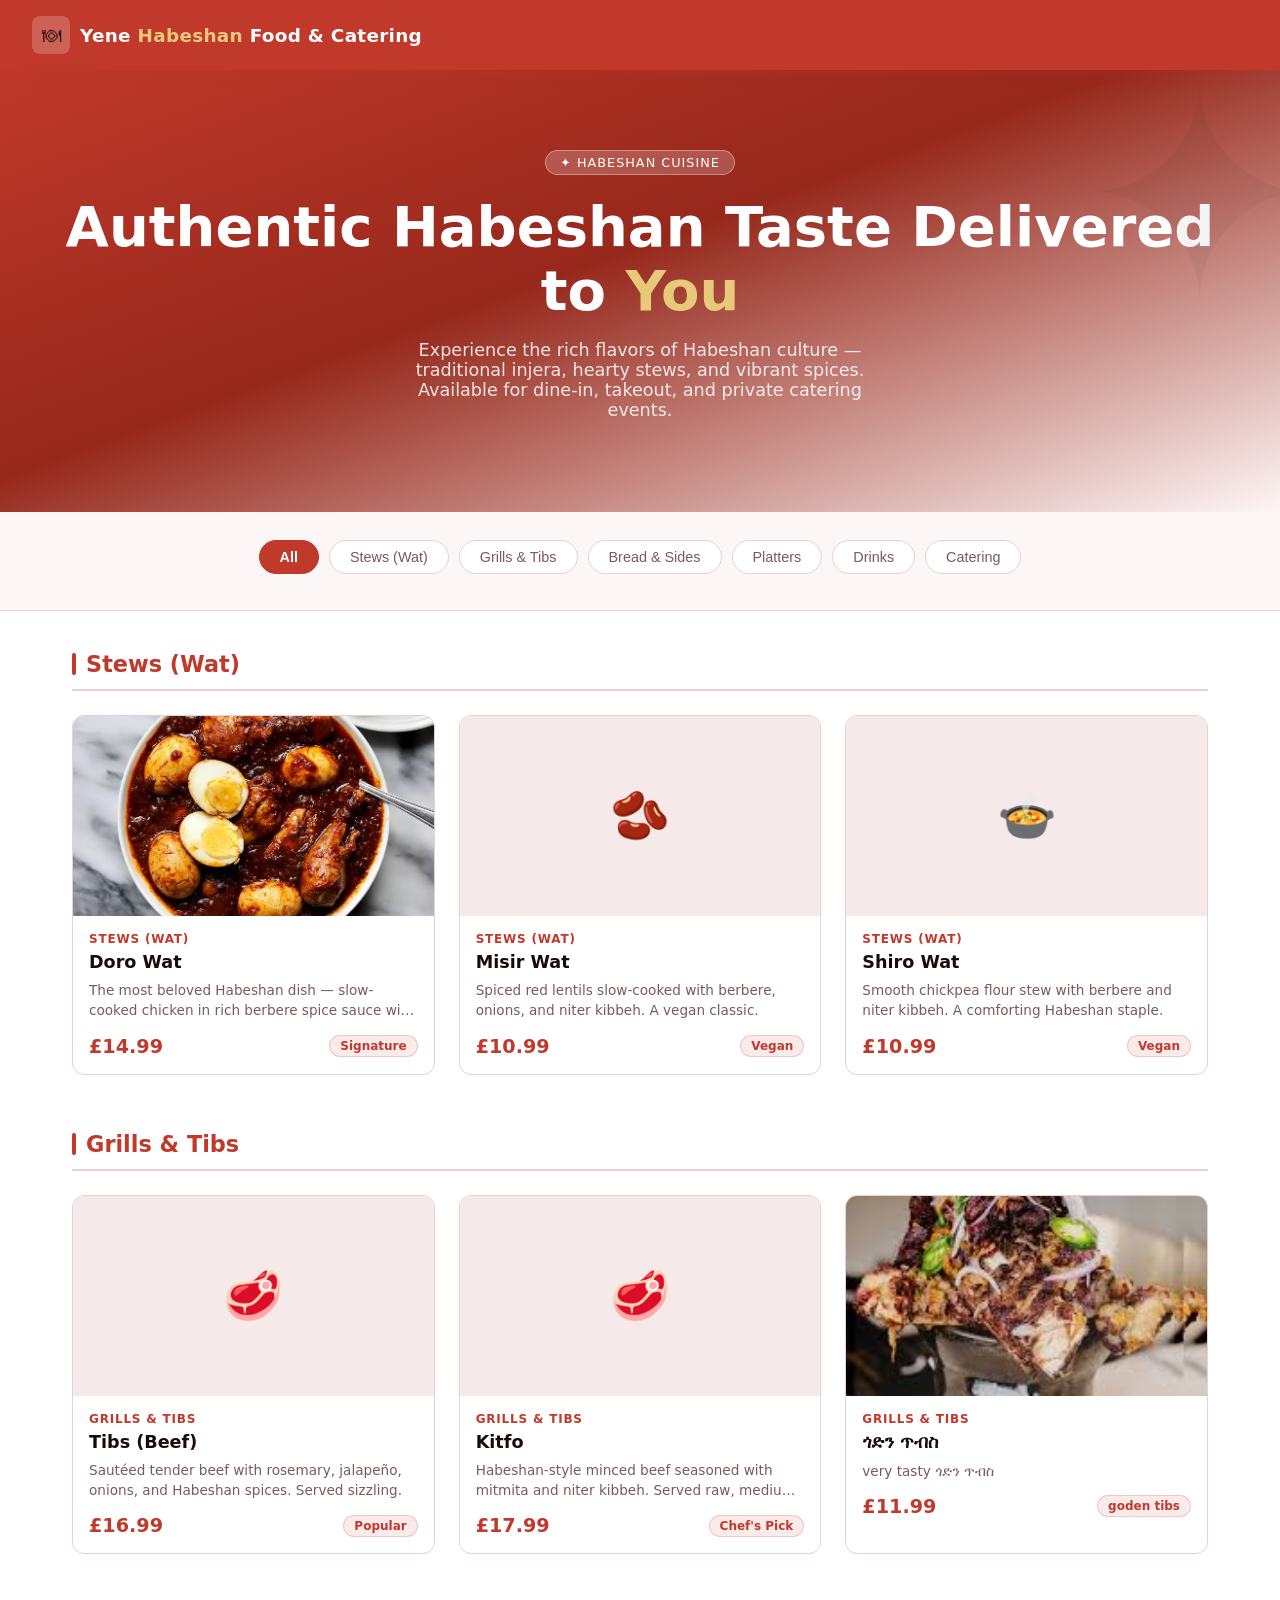
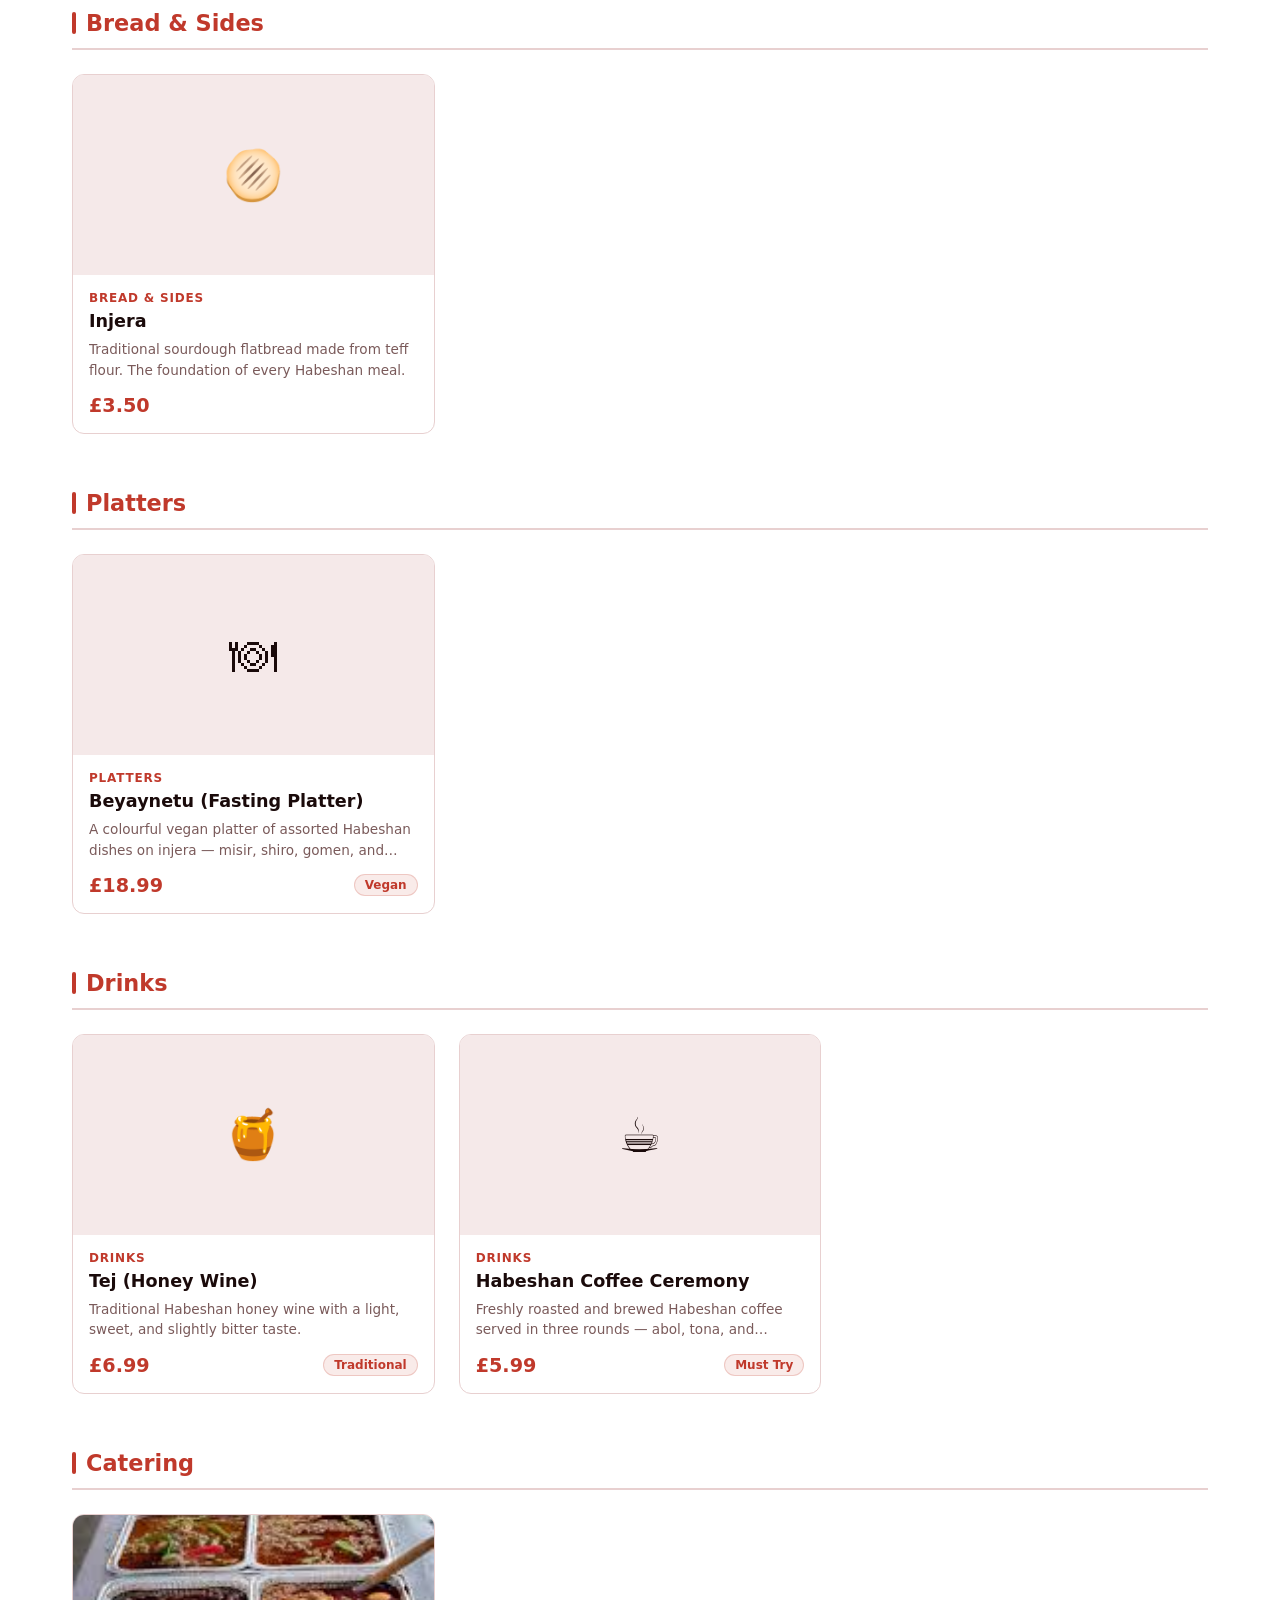
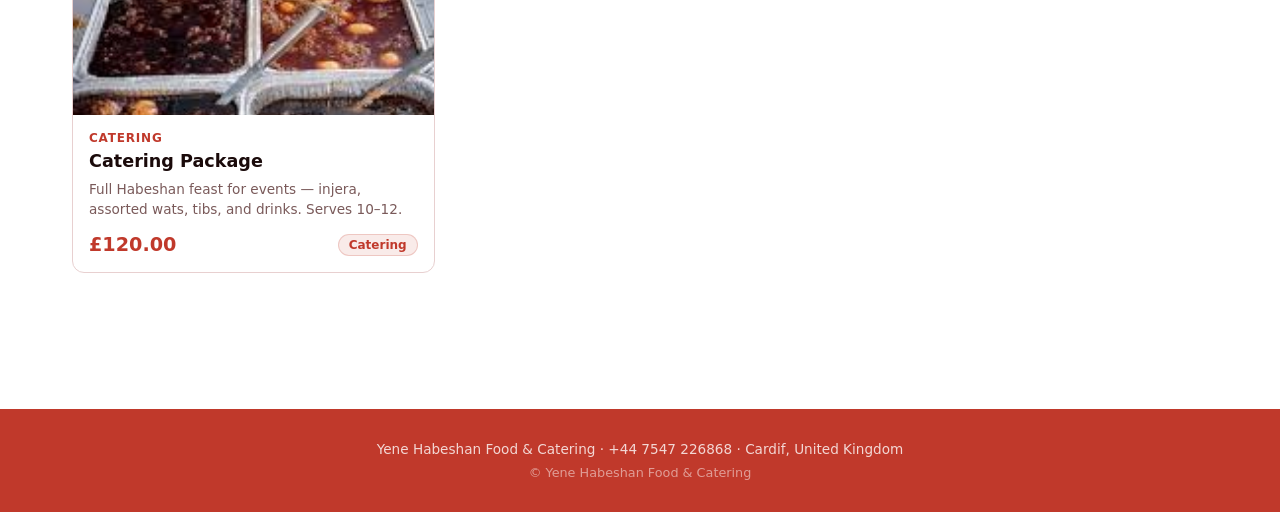
==== commit e1122805: "ui fixes and config issue" ====
--- a/index.html
+++ b/index.html
@@ -128,8 +128,10 @@
     .btn-whatsapp:hover { background:#1ebe5d; }
     .btn-telegram { width:100%; background:#229ED9; color:#fff; border:none; border-radius:12px; padding:14px; font-size:1rem; font-weight:700; cursor:pointer; display:flex; align-items:center; justify-content:center; gap:10px; transition:background 0.2s; }
     .btn-telegram:hover { background:#1a8bbf; }
-    .btn-add-cart { width:100%; margin-top:16px; background:var(--primary); color:#000; border:none; border-radius:10px; padding:13px; font-size:0.95rem; font-weight:700; cursor:pointer; transition:background 0.2s; }
+    .btn-add-cart { width:100%; margin-top:16px; background:var(--primary); color:#fff; border:none; border-radius:10px; padding:14px; font-size:0.95rem; font-weight:700; cursor:pointer; transition:background 0.2s; }
     .btn-add-cart:hover { background:var(--primary-dark); }
+    .btn-back-menu { width:100%; margin-top:10px; background:transparent; color:var(--text-muted); border:1.5px solid var(--border); border-radius:10px; padding:12px; font-size:0.9rem; font-weight:600; cursor:pointer; transition:all 0.2s; }
+    .btn-back-menu:hover { border-color:var(--primary); color:var(--primary); }
 
     /* ── ADMIN NAV LINK ── */
     .nav-route { color: rgba(255,255,255,0.85); text-decoration: none; font-size: 0.9rem; padding: 8px 16px; border-radius: 8px; transition: all 0.2s; cursor: pointer; background: none; border: none; font-family: inherit; }
@@ -322,16 +324,46 @@
           </form>
         </div>
         <div class="form-card" style="margin-top:0">
-          <h2>📤 Publish Menu</h2>
+          <h2>� Auto-Publish to GitHub</h2>
           <p style="color:var(--text-muted);font-size:0.9rem;margin-bottom:20px;line-height:1.6">
-            Customers load the menu from <code style="background:var(--bg3);padding:2px 6px;border-radius:4px">menu.json</code>.
-            After making changes, export and upload this file to your host.
+            Connect your GitHub repo so every change you make here is instantly live for all customers — no manual uploading needed.
           </p>
-          <div style="background:var(--bg3);border-radius:10px;padding:16px;margin-bottom:20px;font-size:0.85rem;line-height:1.8;color:var(--text-muted)">
-            <strong style="color:var(--text)">Steps:</strong><br>
-            1. Edit items &amp; info above → 2. Export menu.json → 3. Upload to your host alongside index.html
+
+          <!-- Setup instructions -->
+          <details style="margin-bottom:20px">
+            <summary style="cursor:pointer;font-size:0.85rem;font-weight:600;color:var(--primary);padding:8px 0">
+              ▶ How to get a GitHub Token (one-time setup)
+            </summary>
+            <div style="background:var(--bg3);border-radius:10px;padding:16px;margin-top:10px;font-size:0.82rem;line-height:1.9;color:var(--text-muted)">
+              1. Go to <strong style="color:var(--text)">github.com → Settings → Developer settings</strong><br>
+              2. Click <strong style="color:var(--text)">Personal access tokens → Tokens (classic)</strong><br>
+              3. Click <strong style="color:var(--text)">Generate new token (classic)</strong><br>
+              4. Give it a name e.g. <em>menu-publish</em><br>
+              5. Tick the <strong style="color:var(--text)">repo</strong> checkbox (full repo access)<br>
+              6. Click <strong style="color:var(--text)">Generate token</strong> and copy it<br>
+              7. Paste it below — it's stored only in your browser
+            </div>
+          </details>
+
+          <div class="form-grid">
+            <div class="form-group">
+              <label for="gh-owner">GitHub Username</label>
+              <input type="text" id="gh-owner" placeholder="e.g. johndoe" />
+            </div>
+            <div class="form-group">
+              <label for="gh-repo">Repository Name</label>
+              <input type="text" id="gh-repo" placeholder="e.g. yene-habeshan-menu" />
+            </div>
+            <div class="form-group full">
+              <label for="gh-token">Personal Access Token</label>
+              <input type="password" id="gh-token" placeholder="ghp_xxxxxxxxxxxxxxxxxxxx" />
+            </div>
           </div>
-          <button class="btn btn-primary" onclick="exportMenuJSON()">⬇ Export menu.json</button>
+          <div class="form-actions" style="flex-wrap:wrap;gap:10px">
+            <button class="btn btn-ghost" onclick="saveGithubConfig()">💾 Save Config</button>
+            <button class="btn btn-primary" id="publish-btn" onclick="publishToGitHub()">🚀 Publish Now</button>
+            <span id="publish-status" style="font-size:0.82rem;color:var(--text-muted);align-self:center"></span>
+          </div>
         </div>
       </div>
 
@@ -355,6 +387,7 @@
           <div class="modal-recipe" id="modal-recipe"></div>
         </div>
         <button class="btn-add-cart" id="modal-add-cart">+ Add to Order</button>
+        <button class="btn-back-menu" onclick="closeModal()" aria-label="Back to menu">← Back to Menu</button>
       </div>
     </div>
   </div>
@@ -699,6 +732,7 @@
   }
   loadSettings();
   renderDashboard();
+  populateGithubFields();
   switchView('dashboard', document.querySelector('[data-view=dashboard]'));
 }
 
@@ -775,6 +809,7 @@
   if(id){const idx=adminItems.findIndex(i=>i.id===id);if(idx!==-1)adminItems[idx]=item;showToast('Item updated');}
   else{adminItems.push(item);showToast('Item added to menu');}
   saveItems(adminItems); resetForm();
+  autoPublish();
   switchView('items',document.querySelector('[data-view=items]'));
   renderItemsList();
 }
@@ -841,6 +876,7 @@
   if(!pendingDeleteId)return;
   adminItems=adminItems.filter(i=>i.id!==pendingDeleteId);
   saveItems(adminItems); closeConfirm(); showToast('Item deleted');
+  autoPublish();
   renderItemsList(); renderDashboard();
 });
 document.getElementById('confirm-overlay').addEventListener('click',e=>{if(e.target===document.getElementById('confirm-overlay'))closeConfirm();});
@@ -876,15 +912,85 @@
   };
   saveRestaurantInfo(info);
   showToast('Settings saved');
-}
-
-function exportMenuJSON() {
-  const data={restaurant:getRestaurantInfo(),items:getItems()};
-  const blob=new Blob([JSON.stringify(data,null,2)],{type:'application/json'});
-  const url=URL.createObjectURL(blob);
-  const a=document.createElement('a'); a.href=url; a.download='menu.json'; a.click();
-  URL.revokeObjectURL(url);
-  showToast('menu.json downloaded — upload it to your host');
+  autoPublish();
+}
+
+// ── GITHUB CONFIG ────────────────────────────────────────────
+const GH_CONFIG_KEY = 'menu_gh_config';
+
+function loadGithubConfig() {
+  try { return JSON.parse(localStorage.getItem(GH_CONFIG_KEY)) || {}; } catch { return {}; }
+}
+
+// Auto-publish silently after every change (if GitHub is configured)
+async function autoPublish() {
+  const cfg = loadGithubConfig();
+  if (!cfg.owner || !cfg.repo || !cfg.token) return; // not configured, skip silently
+  const status = document.getElementById('publish-status');
+  if (status) status.textContent = '⏳ Syncing…';
+  await publishToGitHub(true); // silent mode
+}
+
+async function publishToGitHub(silent = false) {
+  const owner = document.getElementById('gh-owner')?.value.trim() || loadGithubConfig().owner;
+  const repo  = document.getElementById('gh-repo')?.value.trim()  || loadGithubConfig().repo;
+  const token = document.getElementById('gh-token')?.value.trim() || loadGithubConfig().token;
+
+  if (!owner || !repo || !token) {
+    if (!silent) showToast('Enter your GitHub username, repo, and token first', 'error');
+    return;
+  }
+
+  const btn    = document.getElementById('publish-btn');
+  const status = document.getElementById('publish-status');
+  if (btn && !silent) { btn.disabled = true; btn.textContent = '⏳ Publishing…'; }
+
+  // Embed a timestamp so every version of menu.json is unique — defeats CDN cache
+  const data = {
+    _updated: new Date().toISOString(),
+    restaurant: getRestaurantInfo(),
+    items: getItems()
+  };
+  const content = JSON.stringify(data, null, 2);
+  const encoded = btoa(unescape(encodeURIComponent(content)));
+  const apiUrl  = `https://api.github.com/repos/${owner}/${repo}/contents/menu.json`;
+
+  try {
+    let sha = null;
+    const getRes = await fetch(apiUrl, {
+      headers: { Authorization: `token ${token}`, Accept: 'application/vnd.github.v3+json' }
+    });
+    if (getRes.ok) sha = (await getRes.json()).sha;
+
+    const putRes = await fetch(apiUrl, {
+      method: 'PUT',
+      headers: {
+        Authorization: `token ${token}`,
+        Accept: 'application/vnd.github.v3+json',
+        'Content-Type': 'application/json',
+      },
+      body: JSON.stringify({
+        message: `Menu update — ${new Date().toLocaleString()}`,
+        content: encoded,
+        ...(sha ? { sha } : {}),
+      }),
+    });
+
+    if (putRes.ok) {
+      if (!silent) showToast('✅ Menu published to GitHub!');
+      if (status) status.textContent = `Last synced: ${new Date().toLocaleTimeString()}`;
+      localStorage.setItem(GH_CONFIG_KEY, JSON.stringify({ owner, repo, token }));
+    } else {
+      const err = await putRes.json();
+      if (!silent) showToast(`GitHub error: ${err.message}`, 'error');
+      if (status) status.textContent = `Error: ${err.message}`;
+    }
+  } catch (e) {
+    if (!silent) showToast('Network error — check your connection', 'error');
+    if (status) status.textContent = 'Network error';
+  }
+
+  if (btn && !silent) { btn.disabled = false; btn.textContent = '🚀 Publish Now'; }
 }
 
 // ── SHARED UTILS ──
--- a/style.css
+++ b/style.css
@@ -396,19 +396,21 @@
 
 .modal-close {
   position: absolute;
-  top: 16px;
-  right: 16px;
-  background: rgba(192,57,43,0.85);
+  top: 12px;
+  right: 12px;
+  background: var(--primary);
   border: none;
   color: #fff;
-  width: 36px;
-  height: 36px;
+  width: 44px;
+  height: 44px;
   border-radius: 50%;
   cursor: pointer;
   font-size: 1.1rem;
   display: flex;
   align-items: center;
   justify-content: center;
+  box-shadow: 0 2px 8px rgba(0,0,0,0.2);
+  z-index: 10;
 }
 
 .modal-wrapper {
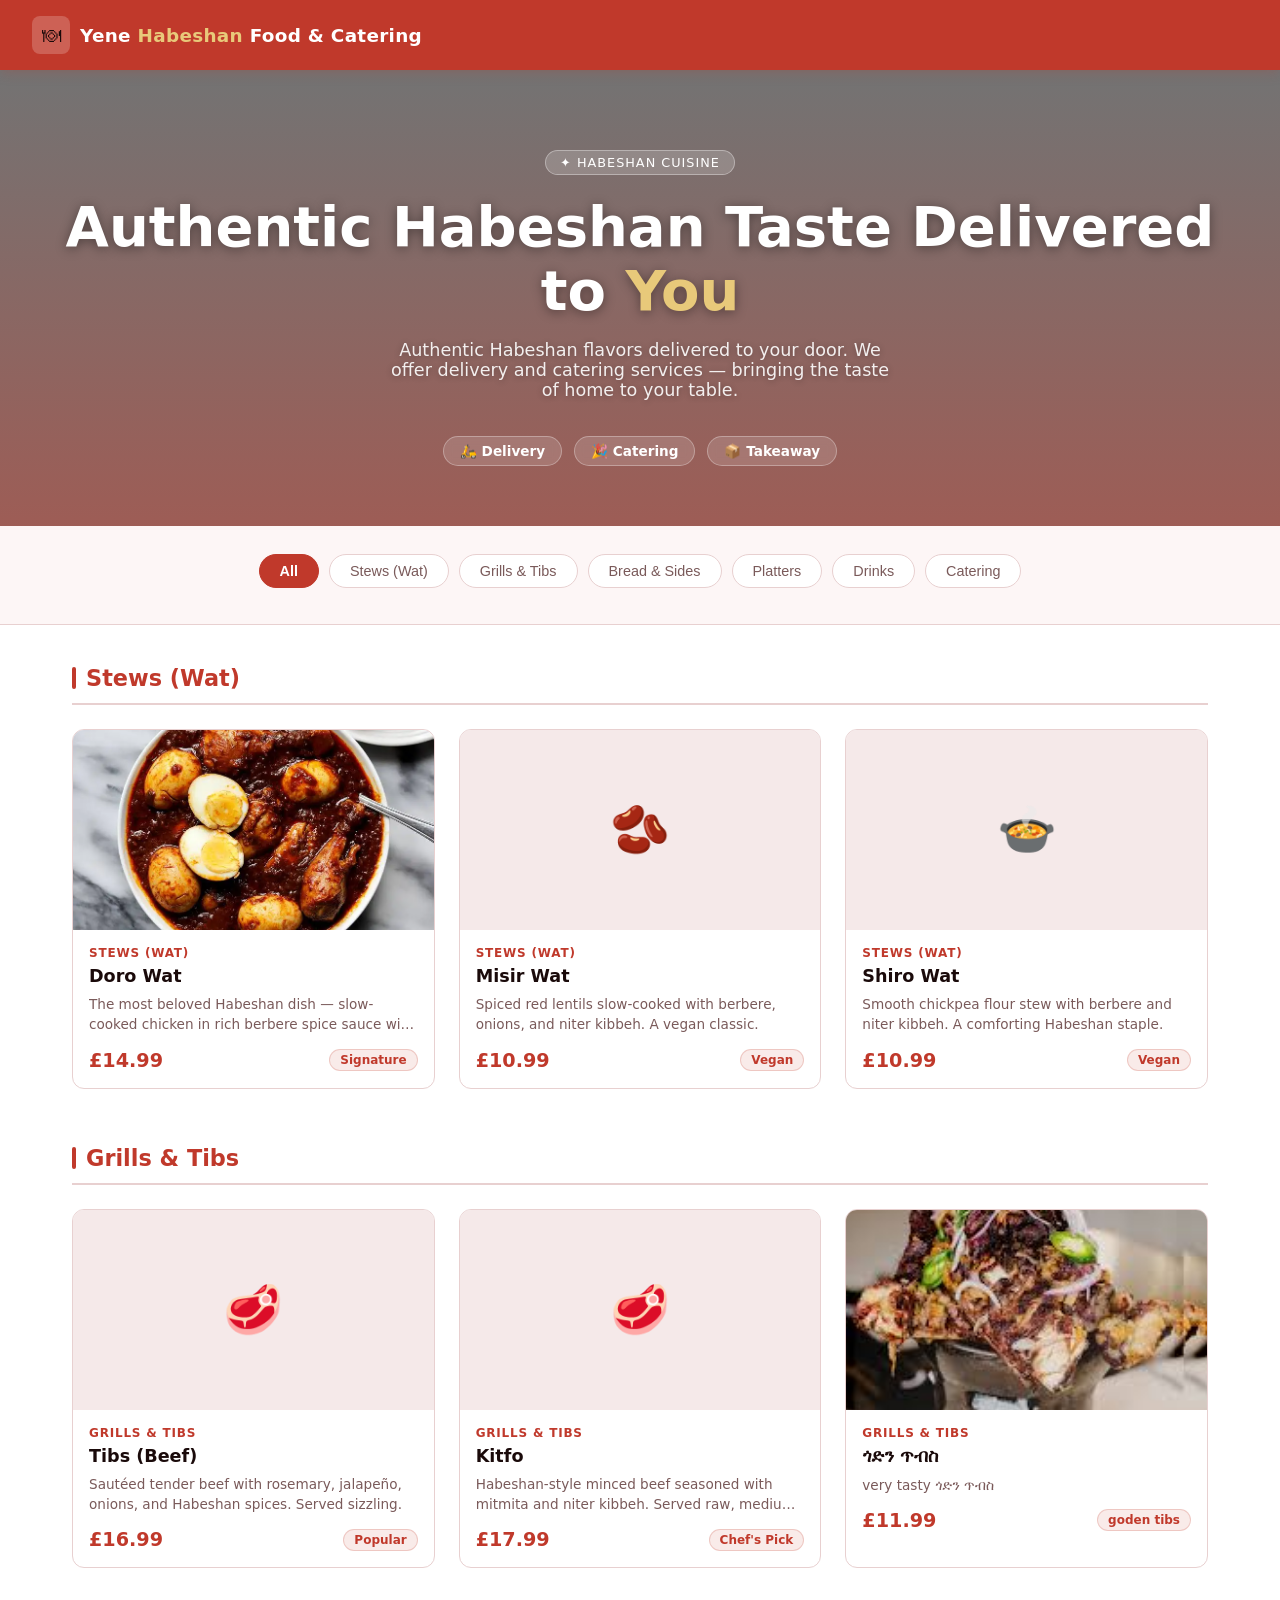
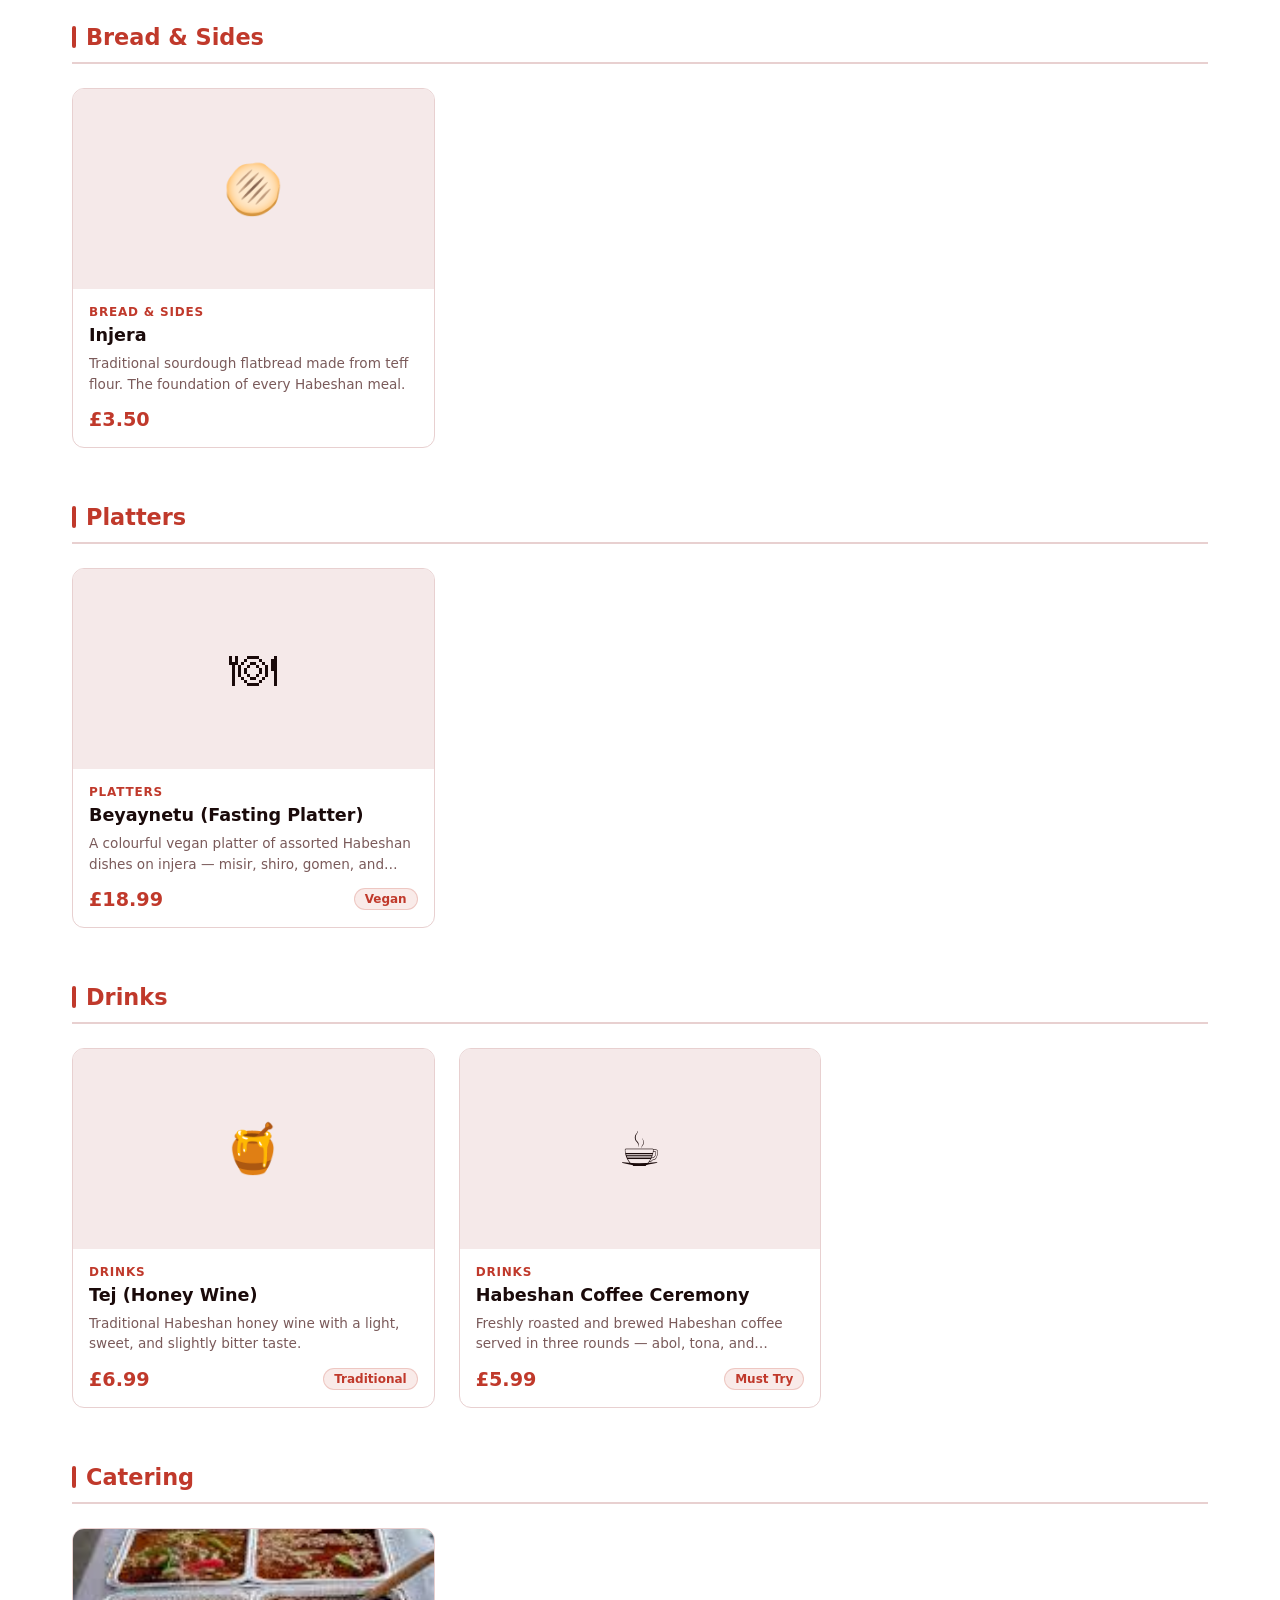
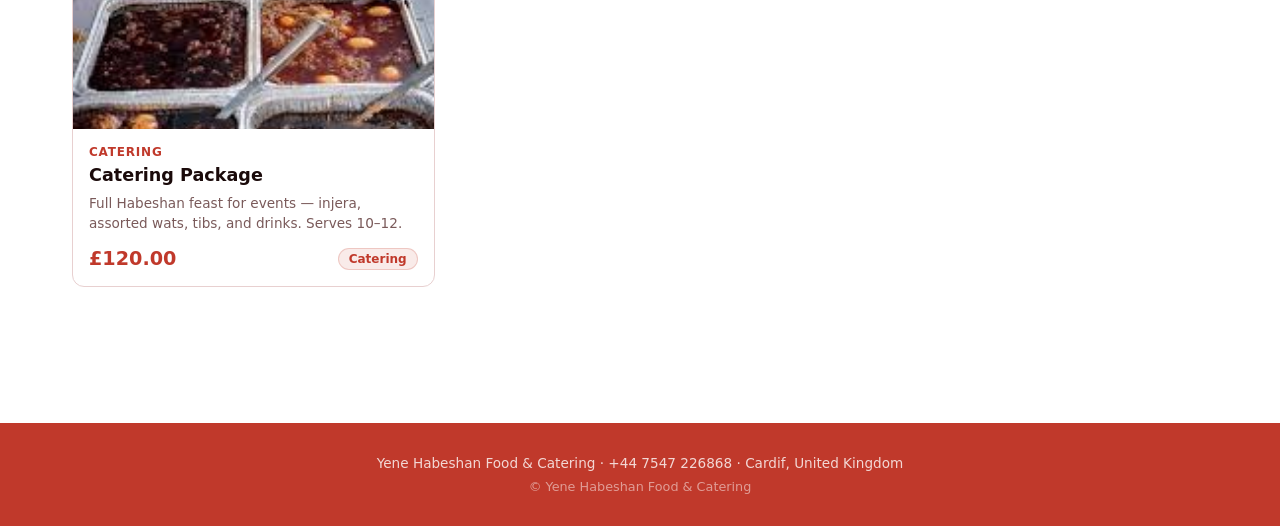
==== commit 545b21aa: "ordering system complet web app" ====
--- a/index.html
+++ b/index.html
@@ -144,11 +144,13 @@
      SHARED HEADER (swapped per route)
 ══════════════════════════════════════════════════════ -->
 <header class="site-header" id="app-header">
-  <div class="logo">
-    <div class="logo-icon" id="header-icon">🍽</div>
-    <div class="logo-text" id="header-name">Yene <span>Habeshan</span></div>
+  <div class="header-top">
+    <div class="logo">
+      <div class="logo-icon" id="header-icon">🍽</div>
+      <div class="logo-text" id="header-name">Yene <span>Habeshan</span></div>
+    </div>
+    <nav class="header-nav" id="header-nav"></nav>
   </div>
-  <nav class="header-nav" id="header-nav"></nav>
 </header>
 
 <!-- ══════════════════════════════════════════════════════
@@ -159,6 +161,11 @@
     <div class="hero-tag">✦ Habeshan Cuisine</div>
     <h1 id="hero-title">Authentic Habeshan <span>Taste</span></h1>
     <p id="hero-desc">Experience the rich flavors of Habeshan culture — traditional injera, hearty stews, and vibrant spices.</p>
+    <div class="hero-badges">
+      <span class="hero-badge">🛵 Delivery</span>
+      <span class="hero-badge">🎉 Catering</span>
+      <span class="hero-badge">📦 Takeaway</span>
+    </div>
   </section>
 
   <div class="category-bar" id="category-bar">
@@ -365,6 +372,38 @@
             <span id="publish-status" style="font-size:0.82rem;color:var(--text-muted);align-self:center"></span>
           </div>
         </div>
+
+        <!-- CLOUDINARY IMAGE HOSTING -->
+        <div class="form-card" style="margin-top:0">
+          <h2>🖼 Image Hosting (Cloudinary)</h2>
+          <p style="color:var(--text-muted);font-size:0.9rem;margin-bottom:16px;line-height:1.6">
+            Without this, food photos are stored as base64 inside <code style="background:var(--bg3);padding:1px 5px;border-radius:3px">menu.json</code> which causes the file to exceed GitHub's size limit and images won't sync to other devices. Cloudinary is <strong style="color:var(--text)">free</strong> and fixes this permanently.
+          </p>
+          <details style="margin-bottom:16px">
+            <summary style="cursor:pointer;font-size:0.85rem;font-weight:600;color:var(--primary);padding:6px 0">▶ Setup (2 minutes, free)</summary>
+            <div style="background:var(--bg3);border-radius:10px;padding:14px;margin-top:8px;font-size:0.82rem;line-height:1.9;color:var(--text-muted)">
+              1. Go to <strong style="color:var(--text)">cloudinary.com</strong> → Sign up free<br>
+              2. In your dashboard, copy your <strong style="color:var(--text)">Cloud Name</strong><br>
+              3. Go to <strong style="color:var(--text)">Settings → Upload → Upload presets</strong><br>
+              4. Click <strong style="color:var(--text)">Add upload preset</strong> → set Signing Mode to <strong style="color:var(--text)">Unsigned</strong> → Save<br>
+              5. Copy the preset name and paste below
+            </div>
+          </details>
+          <div class="form-grid">
+            <div class="form-group">
+              <label for="cl-cloud">Cloud Name</label>
+              <input type="text" id="cl-cloud" placeholder="e.g. my-restaurant" />
+            </div>
+            <div class="form-group">
+              <label for="cl-preset">Upload Preset</label>
+              <input type="text" id="cl-preset" placeholder="e.g. menu_unsigned" />
+            </div>
+          </div>
+          <div class="form-actions">
+            <button class="btn btn-primary" onclick="saveCloudinaryConfig()">💾 Save</button>
+            <span id="cl-status" style="font-size:0.82rem;color:var(--text-muted);align-self:center"></span>
+          </div>
+        </div>
       </div>
 
     </main>
@@ -417,6 +456,25 @@
   Order <span class="cart-count" id="cart-count">0</span>
 </button>
 
+<!-- ADMIN MOBILE BOTTOM NAV -->
+<nav class="admin-mobile-nav" id="admin-mobile-nav" aria-label="Admin navigation">
+  <button onclick="mobileNav('dashboard')" id="mnav-dashboard" class="active">
+    <span class="mnav-icon">📊</span>Dashboard
+  </button>
+  <button onclick="mobileNav('add-item')" id="mnav-add-item">
+    <span class="mnav-icon">➕</span>Add Item
+  </button>
+  <button onclick="mobileNav('items')" id="mnav-items">
+    <span class="mnav-icon">🍽</span>Items
+  </button>
+  <button onclick="mobileNav('settings')" id="mnav-settings">
+    <span class="mnav-icon">🏪</span>Settings
+  </button>
+  <button onclick="adminLogout()" id="mnav-logout">
+    <span class="mnav-icon">🚪</span>Logout
+  </button>
+</nav>
+
 <!-- DELETE CONFIRM -->
 <div class="modal-overlay" id="confirm-overlay">
   <div class="modal" style="max-width:400px;padding:32px;border-radius:16px">
@@ -454,6 +512,7 @@
   // Hide all pages
   document.querySelectorAll('.page').forEach(p => p.classList.remove('active'));
   document.getElementById('cart-fab').classList.add('hidden');
+  document.getElementById('admin-mobile-nav').style.display = 'none';
 
   if (hash === 'menu' || hash === '') {
     document.getElementById('page-menu').classList.add('active');
@@ -476,6 +535,7 @@
 
 function showAdminPage() {
   document.getElementById('page-admin').classList.add('active');
+  document.getElementById('admin-mobile-nav').style.display = 'flex';
   document.getElementById('header-icon').textContent = '⚙️';
   const info = getRestaurantInfo();
   document.getElementById('header-name').innerHTML =
@@ -488,7 +548,17 @@
 function adminLogout() {
   clearAuth();
   adminInited = false;
+  document.getElementById('admin-mobile-nav').style.display = 'none';
   navigate('menu');
+}
+
+function mobileNav(view) {
+  // Mirror the sidebar switchView
+  switchView(view, document.querySelector(`[data-view=${view}]`));
+  // Update mobile nav active state
+  document.querySelectorAll('.admin-mobile-nav button').forEach(b => b.classList.remove('active'));
+  const btn = document.getElementById(`mnav-${view}`);
+  if (btn) btn.classList.add('active');
 }
 
 window.addEventListener('hashchange', handleRoute);
@@ -529,6 +599,8 @@
 function checkPin() {
   if (pinBuffer === getPin()) {
     setAuthed();
+    // Hide all pages first, then show admin cleanly
+    document.querySelectorAll('.page').forEach(p => p.classList.remove('active'));
     showAdminPage();
   } else {
     for (let i = 0; i < 4; i++) document.getElementById(`d${i}`).classList.add('error');
@@ -733,6 +805,7 @@
   loadSettings();
   renderDashboard();
   populateGithubFields();
+  populateCloudinaryFields();
   switchView('dashboard', document.querySelector('[data-view=dashboard]'));
 }
 
@@ -748,6 +821,10 @@
   document.getElementById(`view-${view}`).style.display='block';
   document.querySelectorAll('.sidebar-btn').forEach(b=>b.classList.remove('active'));
   if (btn) btn.classList.add('active');
+  // sync mobile nav
+  document.querySelectorAll('.admin-mobile-nav button').forEach(b=>b.classList.remove('active'));
+  const mnav = document.getElementById(`mnav-${view}`);
+  if (mnav) mnav.classList.add('active');
   if (view==='items') renderItemsList();
   if (view==='dashboard') renderDashboard();
 }
@@ -843,25 +920,50 @@
 }
 
 function setupImageUpload() {
-  const zone=document.getElementById('upload-zone');
-  const input=document.getElementById('f-image');
-  input.addEventListener('change',async()=>{
-    const file=input.files[0]; if(!file)return;
-    if(file.size>5*1024*1024){showToast('Image must be under 5MB','error');return;}
-    currentImageData=await readFileAsDataURL(file);
-    document.getElementById('preview-img').src=currentImageData;
-    document.getElementById('upload-preview').style.display='block';
-  });
-  zone.addEventListener('dragover',e=>{e.preventDefault();zone.classList.add('drag-over');});
-  zone.addEventListener('dragleave',()=>zone.classList.remove('drag-over'));
-  zone.addEventListener('drop',async e=>{
-    e.preventDefault();zone.classList.remove('drag-over');
-    const file=e.dataTransfer.files[0];
-    if(!file||!file.type.startsWith('image/'))return;
-    if(file.size>5*1024*1024){showToast('Image must be under 5MB','error');return;}
-    currentImageData=await readFileAsDataURL(file);
-    document.getElementById('preview-img').src=currentImageData;
-    document.getElementById('upload-preview').style.display='block';
+  const zone  = document.getElementById('upload-zone');
+  const input = document.getElementById('f-image');
+  const cfg   = loadGithubConfig();
+
+  async function handleFile(file) {
+    if (!file || !file.type.startsWith('image/')) return;
+    if (file.size > 10 * 1024 * 1024) { showToast('Image must be under 10MB', 'error'); return; }
+
+    // Try Cloudinary if configured
+    const cloudName = localStorage.getItem('cloudinary_cloud_name');
+    const uploadPreset = localStorage.getItem('cloudinary_upload_preset');
+
+    if (cloudName && uploadPreset) {
+      showToast('Uploading image…');
+      try {
+        const fd = new FormData();
+        fd.append('file', file);
+        fd.append('upload_preset', uploadPreset);
+        const res = await fetch(`https://api.cloudinary.com/v1_1/${cloudName}/image/upload`, {
+          method: 'POST', body: fd
+        });
+        const data = await res.json();
+        if (data.secure_url) {
+          currentImageData = data.secure_url;
+          document.getElementById('preview-img').src = currentImageData;
+          document.getElementById('upload-preview').style.display = 'block';
+          showToast('Image uploaded ✓');
+          return;
+        }
+      } catch (e) { showToast('Cloudinary upload failed, using local', 'error'); }
+    }
+
+    // Fallback: base64 (works locally, may fail on large images via GitHub API)
+    currentImageData = await readFileAsDataURL(file);
+    document.getElementById('preview-img').src = currentImageData;
+    document.getElementById('upload-preview').style.display = 'block';
+  }
+
+  input.addEventListener('change', () => handleFile(input.files[0]));
+  zone.addEventListener('dragover', e => { e.preventDefault(); zone.classList.add('drag-over'); });
+  zone.addEventListener('dragleave', () => zone.classList.remove('drag-over'));
+  zone.addEventListener('drop', e => {
+    e.preventDefault(); zone.classList.remove('drag-over');
+    handleFile(e.dataTransfer.files[0]);
   });
 }
 
@@ -915,6 +1017,27 @@
   autoPublish();
 }
 
+// ── CLOUDINARY CONFIG ─────────────────────────────────────────
+function saveCloudinaryConfig() {
+  const cloud  = document.getElementById('cl-cloud').value.trim();
+  const preset = document.getElementById('cl-preset').value.trim();
+  if (!cloud || !preset) { showToast('Enter both Cloud Name and Upload Preset', 'error'); return; }
+  localStorage.setItem('cloudinary_cloud_name', cloud);
+  localStorage.setItem('cloudinary_upload_preset', preset);
+  document.getElementById('cl-status').textContent = '✓ Saved — images will now upload to Cloudinary';
+  showToast('Cloudinary config saved ✓');
+}
+
+function populateCloudinaryFields() {
+  const cloud  = localStorage.getItem('cloudinary_cloud_name')  || '';
+  const preset = localStorage.getItem('cloudinary_upload_preset') || '';
+  if (document.getElementById('cl-cloud'))  document.getElementById('cl-cloud').value  = cloud;
+  if (document.getElementById('cl-preset')) document.getElementById('cl-preset').value = preset;
+  if (cloud && preset && document.getElementById('cl-status')) {
+    document.getElementById('cl-status').textContent = '✓ Configured';
+  }
+}
+
 // ── GITHUB CONFIG ────────────────────────────────────────────
 const GH_CONFIG_KEY = 'menu_gh_config';
 
--- a/style.css
+++ b/style.css
@@ -43,6 +43,13 @@
   box-shadow: 0 2px 12px rgba(192,57,43,0.25);
 }
 
+.header-top {
+  display: flex;
+  align-items: center;
+  justify-content: space-between;
+  width: 100%;
+}
+
 .logo {
   display: flex;
   align-items: center;
@@ -89,24 +96,23 @@
 .hero {
   text-align: center;
   padding: 80px 2rem 60px;
-  background: linear-gradient(160deg, #c0392b 0%, #96281b 45%, #fdf6f6 100%);
   position: relative;
   overflow: hidden;
-}
-
-.hero::before {
-  content: '✦';
-  position: absolute;
-  font-size: 18rem;
-  opacity: 0.04;
-  top: -40px;
-  right: -40px;
-  pointer-events: none;
-}
+  min-height: 420px;
+  display: flex;
+  flex-direction: column;
+  align-items: center;
+  justify-content: center;
+  background:
+    linear-gradient(rgba(0,0,0,0.55), rgba(120,30,20,0.72)),
+    url('https://png.pngtree.com/thumb_back/fh260/background/20241007/pngtree-restaurant-menu-with-fast-food-images-through-online-banners-social-image_16290915.jpg') center/cover no-repeat;
+}
+
+.hero::before { display: none; }
 
 .hero-tag {
   display: inline-block;
-  background: rgba(255,255,255,0.2);
+  background: rgba(255,255,255,0.18);
   color: #fff;
   border: 1px solid rgba(255,255,255,0.35);
   padding: 4px 14px;
@@ -123,6 +129,7 @@
   line-height: 1.15;
   margin-bottom: 16px;
   color: #fff;
+  text-shadow: 0 2px 12px rgba(0,0,0,0.4);
 }
 
 .hero h1 span {
@@ -130,10 +137,31 @@
 }
 
 .hero p {
-  color: rgba(255,255,255,0.85);
+  color: rgba(255,255,255,0.9);
   font-size: 1.1rem;
   max-width: 500px;
   margin: 0 auto 32px;
+  text-shadow: 0 1px 6px rgba(0,0,0,0.3);
+}
+
+/* delivery badge strip */
+.hero-badges {
+  display: flex;
+  gap: 12px;
+  justify-content: center;
+  flex-wrap: wrap;
+  margin-top: 4px;
+}
+
+.hero-badge {
+  background: rgba(255,255,255,0.15);
+  border: 1px solid rgba(255,255,255,0.3);
+  color: #fff;
+  padding: 6px 16px;
+  border-radius: 30px;
+  font-size: 0.85rem;
+  font-weight: 600;
+  backdrop-filter: blur(4px);
 }
 
 /* ── CATEGORY FILTER ── */
@@ -868,35 +896,60 @@
 @media (max-width: 768px) {
   .admin-layout {
     grid-template-columns: 1fr;
+    padding-bottom: 70px; /* space for bottom nav */
   }
 
   .admin-sidebar {
-    position: static;
-    height: auto;
-    border-right: none;
-    border-bottom: none;
-    display: flex;
-    gap: 8px;
-    padding: 12px;
-    overflow-x: auto;
-  }
-
-  .sidebar-section {
-    margin: 0;
-    display: flex;
-    gap: 4px;
-  }
-
-  .sidebar-label { display: none; }
+    display: none; /* replaced by bottom nav on mobile */
+  }
 
   .admin-main {
-    padding: 20px 16px;
+    padding: 16px;
+    max-width: 100%;
+  }
+
+  .admin-page-title {
+    font-size: 1.3rem;
   }
 
   .form-grid {
     grid-template-columns: 1fr;
   }
 
+  .form-card {
+    padding: 18px;
+  }
+
+  .stats-row {
+    grid-template-columns: 1fr 1fr;
+    gap: 12px;
+  }
+
+  .items-header {
+    flex-direction: column;
+    align-items: flex-start;
+    gap: 10px;
+  }
+
+  .search-input {
+    width: 100%;
+  }
+
+  .item-row {
+    padding: 12px 16px;
+    gap: 10px;
+  }
+
+  .item-actions {
+    flex-direction: column;
+    gap: 4px;
+  }
+
+  .btn-sm {
+    padding: 5px 10px;
+    font-size: 0.75rem;
+  }
+
   .menu-grid {
     grid-template-columns: repeat(auto-fill, minmax(240px, 1fr));
   }
@@ -904,4 +957,63 @@
   .site-header {
     padding: 0 1rem;
   }
-}
+
+  .logo-text {
+    font-size: 1rem;
+  }
+
+  /* ── MOBILE ADMIN BOTTOM NAV ── */
+  .admin-mobile-nav {
+    display: flex !important;
+  }
+}
+
+@media (min-width: 769px) {
+  .admin-mobile-nav {
+    display: none !important;
+  }
+}
+
+/* ── ADMIN MOBILE BOTTOM NAV ── */
+.admin-mobile-nav {
+  display: none;
+  position: fixed;
+  bottom: 0;
+  left: 0;
+  right: 0;
+  background: var(--primary);
+  z-index: 200;
+  height: 64px;
+  border-top: 2px solid var(--primary-dark);
+  box-shadow: 0 -4px 16px rgba(192,57,43,0.2);
+}
+
+.admin-mobile-nav button {
+  flex: 1;
+  background: transparent;
+  border: none;
+  color: rgba(255,255,255,0.7);
+  font-size: 0.65rem;
+  font-weight: 600;
+  cursor: pointer;
+  display: flex;
+  flex-direction: column;
+  align-items: center;
+  justify-content: center;
+  gap: 4px;
+  padding: 8px 4px;
+  transition: all 0.15s;
+  letter-spacing: 0.3px;
+}
+
+.admin-mobile-nav button .mnav-icon {
+  font-size: 1.3rem;
+  line-height: 1;
+}
+
+.admin-mobile-nav button.active,
+.admin-mobile-nav button:hover {
+  color: #fff;
+  background: rgba(255,255,255,0.15);
+}
+
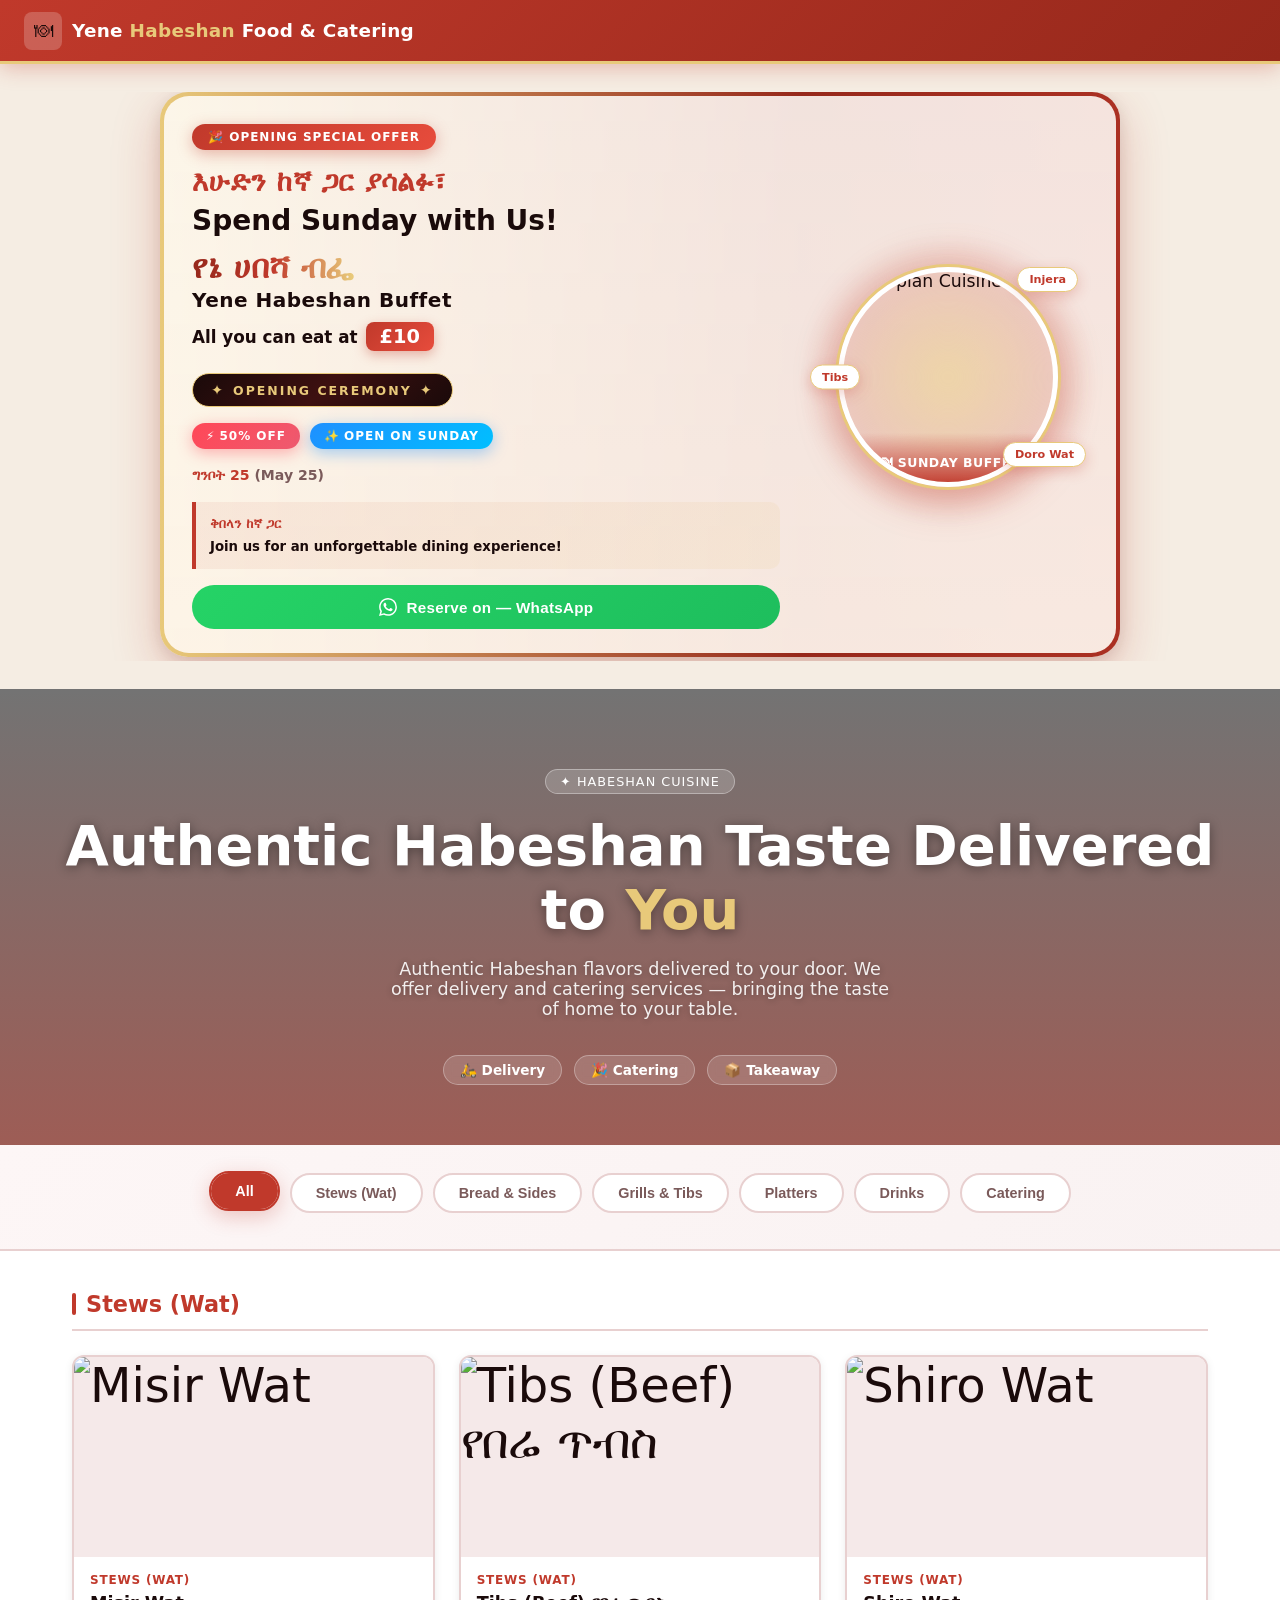
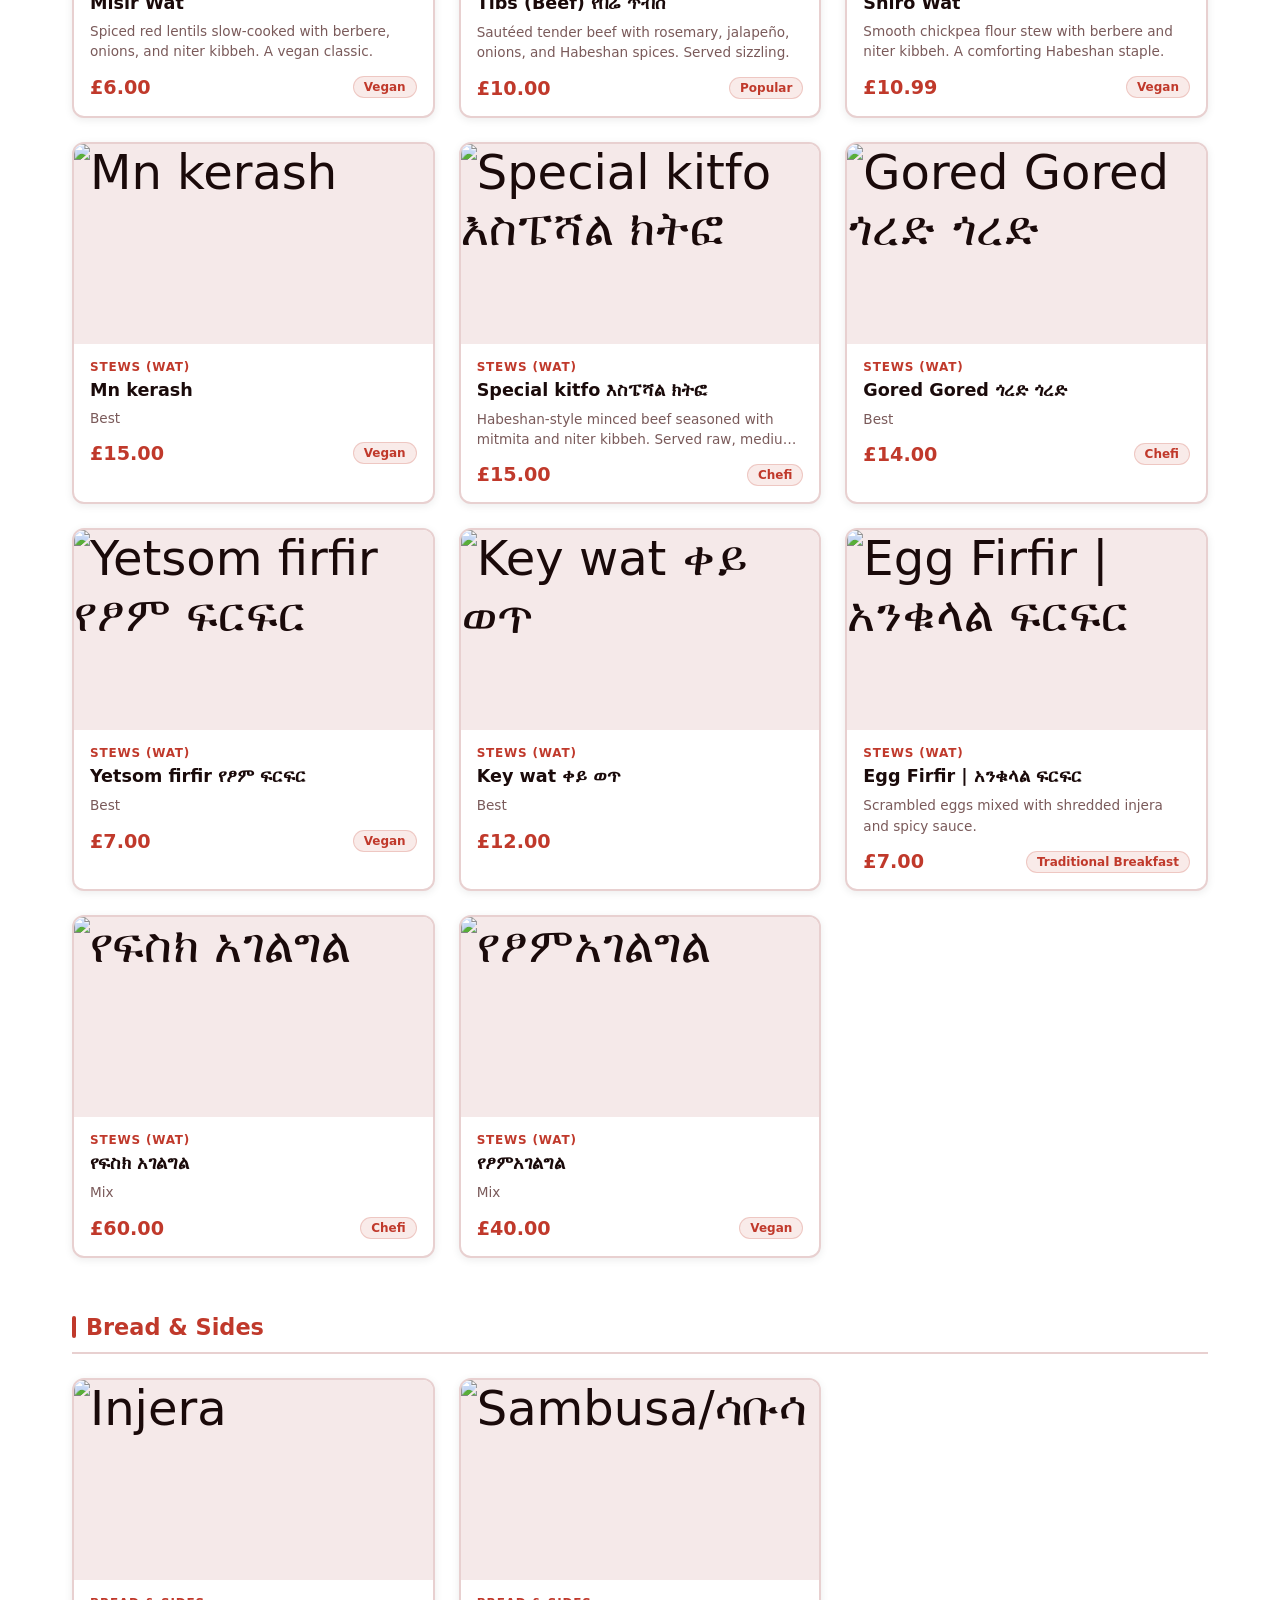
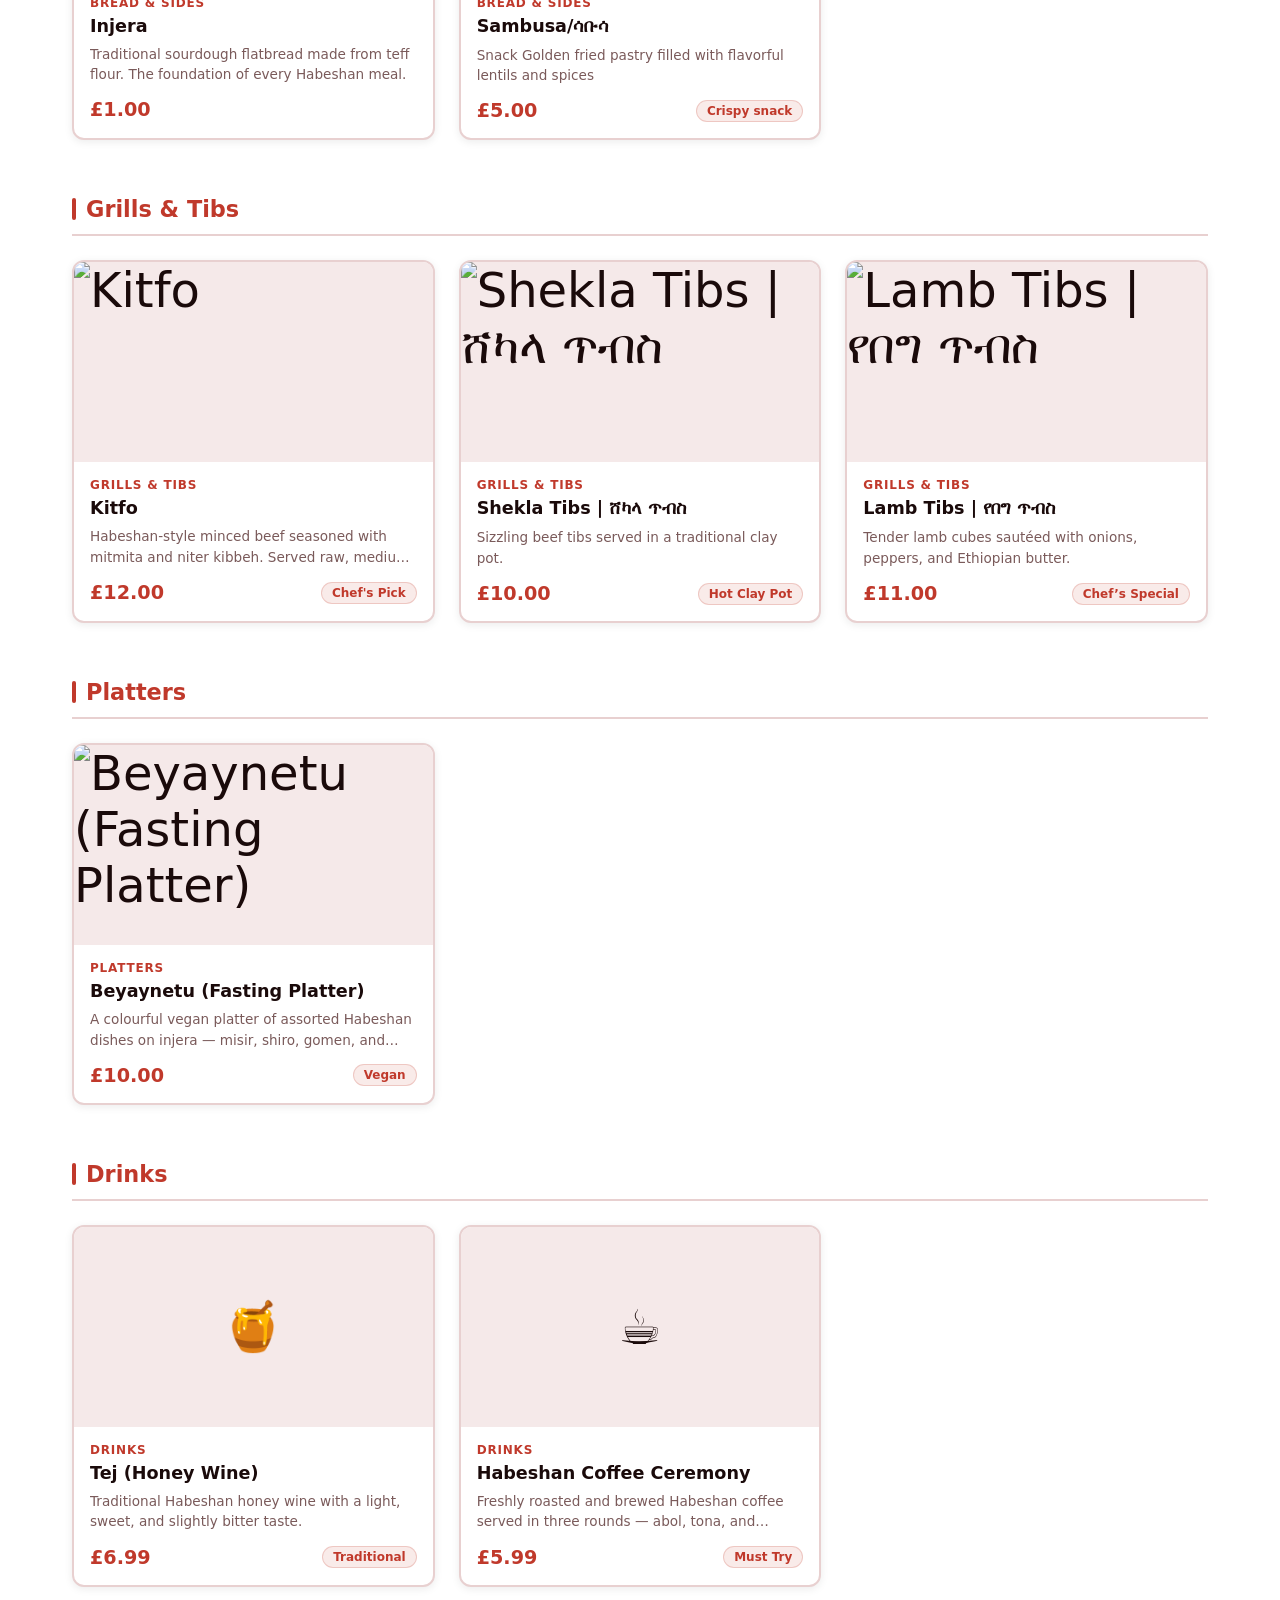
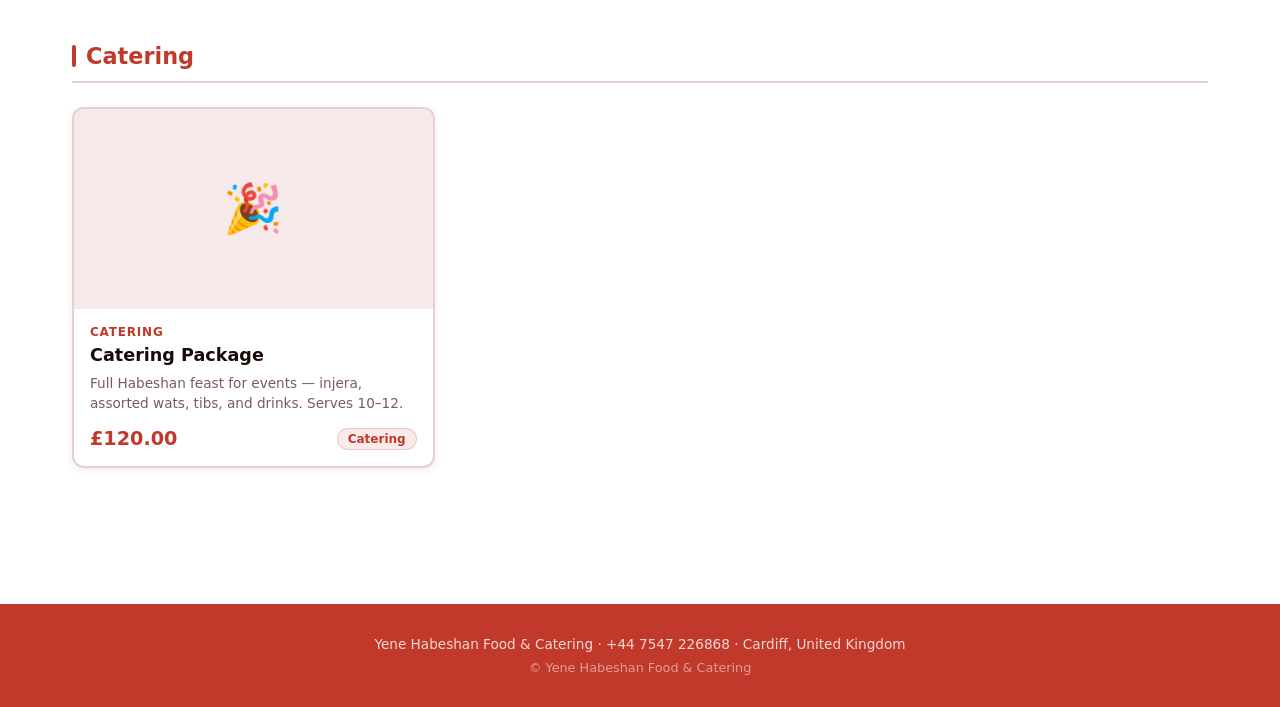
==== commit 80c98e04: "mm" ====
--- a/index.html
+++ b/index.html
@@ -157,6 +157,99 @@
      PAGE: MENU  (#menu or /)
 ══════════════════════════════════════════════════════ -->
 <div class="page" id="page-menu">
+  <!-- PROMOTION CARD -->
+  <section class="promo-banner">
+    <div class="promo-card-scroll-wrapper">
+      <div class="promo-card">
+        <!-- Animated gradient border ring -->
+        <div class="promo-gradient-ring"></div>
+
+        <div class="promo-inner">
+          <!-- LEFT: Text content -->
+          <div class="promo-text-col">
+            <div class="promo-badge-top">🎉 Opening Special Offer</div>
+
+            <h2 class="promo-title">
+              <span class="amharic">እሁድን ከኛ ጋር ያሳልፉ፣</span>
+              <span class="english">Spend Sunday with Us!</span>
+            </h2>
+
+            <!-- Buffet name with shimmer animation -->
+            <div class="promo-buffet-name">
+              <span class="buffet-name-am">የኔ ሀበሻ ብፌ</span>
+              <span class="buffet-name-en">Yene Habeshan Buffet</span>
+            </div>
+
+            <p class="promo-subtitle">
+              <span class="english">All you can eat at</span>
+              <span class="highlight">£10</span>
+            </p>
+
+            <!-- Opening Ceremony badge -->
+            <div class="opening-ceremony-wrap">
+              <div class="opening-ceremony">
+                <span class="oc-stars">✦</span>
+                <span class="oc-text">Opening Ceremony</span>
+                <span class="oc-stars">✦</span>
+              </div>
+            </div>
+
+            <div class="promo-badges-list">
+              <span class="alert-badge">50% OFF</span>
+              <span class="alert-badge alert-secondary">OPEN ON SUNDAY</span>
+            </div>
+
+            <p class="promo-date">
+              <span class="amharic">ግንቦት 25</span> (May 25)
+            </p>
+
+            <div class="promo-cta">
+              <p class="promo-cta-text">
+                <span class="amharic">ቅበላን ከኛ ጋር</span>
+                <span class="english">Join us for an unforgettable dining experience!</span>
+              </p>
+            </div>
+
+            <!-- Reserve button -->
+            <button class="btn-reserve" onclick="reserveOpening()">
+              <svg width="18" height="18" viewBox="0 0 24 24" fill="currentColor"><path d="M17.472 14.382c-.297-.149-1.758-.867-2.03-.967-.273-.099-.471-.148-.67.15-.197.297-.767.966-.94 1.164-.173.199-.347.223-.644.075-.297-.15-1.255-.463-2.39-1.475-.883-.788-1.48-1.761-1.653-2.059-.173-.297-.018-.458.13-.606.134-.133.298-.347.446-.52.149-.174.198-.298.298-.497.099-.198.05-.371-.025-.52-.075-.149-.669-1.612-.916-2.207-.242-.579-.487-.5-.669-.51-.173-.008-.371-.01-.57-.01-.198 0-.52.074-.792.372-.272.297-1.04 1.016-1.04 2.479 0 1.462 1.065 2.875 1.213 3.074.149.198 2.096 3.2 5.077 4.487.709.306 1.262.489 1.694.625.712.227 1.36.195 1.871.118.571-.085 1.758-.719 2.006-1.413.248-.694.248-1.289.173-1.413-.074-.124-.272-.198-.57-.347m-5.421 7.403h-.004a9.87 9.87 0 01-5.031-1.378l-.361-.214-3.741.982.998-3.648-.235-.374a9.86 9.86 0 01-1.51-5.26c.001-5.45 4.436-9.884 9.888-9.884 2.64 0 5.122 1.03 6.988 2.898a9.825 9.825 0 012.893 6.994c-.003 5.45-4.437 9.884-9.885 9.884m8.413-18.297A11.815 11.815 0 0012.05 0C5.495 0 .16 5.335.157 11.892c0 2.096.547 4.142 1.588 5.945L.057 24l6.305-1.654a11.882 11.882 0 005.683 1.448h.005c6.554 0 11.89-5.335 11.893-11.893a11.821 11.821 0 00-3.48-8.413z"/></svg>
+              Reserve on — WhatsApp
+            </button>
+          </div>
+
+          <!-- RIGHT: Creative buffet image -->
+          <div class="promo-image-col">
+            <div class="buffet-frame">
+              <div class="buffet-glow"></div>
+              <div class="buffet-img-wrap">
+                <img
+                  src="https://blackrestaurantweeks.com/wp-content/uploads/2021/09/delish-ethiopian-cuisine.jpeg"
+                  alt="Ethiopian Cuisine Buffet"
+                  class="buffet-img"
+                />
+                <div class="buffet-overlay-label">
+                  <span class="buffet-label-icon">🍽</span>
+                  <span>Sunday Buffet</span>
+                </div>
+              </div>
+              <div class="buffet-tag buffet-tag-1">Injera</div>
+              <div class="buffet-tag buffet-tag-2">Doro Wat</div>
+              <div class="buffet-tag buffet-tag-3">Tibs</div>
+            </div>
+          </div>
+        </div>
+
+        <!-- Sparkles -->
+        <div class="promo-decoration">
+          <div class="promo-spark spark-1"></div>
+          <div class="promo-spark spark-2"></div>
+          <div class="promo-spark spark-3"></div>
+          <div class="promo-spark spark-4"></div>
+        </div>
+      </div>
+    </div>
+  </section>
+
   <section class="hero">
     <div class="hero-tag">✦ Habeshan Cuisine</div>
     <h1 id="hero-title">Authentic Habeshan <span>Taste</span></h1>
@@ -767,6 +860,20 @@
   if (note) msg += `\n\n📝 Note: ${note}`;
   return msg;
 }
+
+function reserveOpening() {
+  const wa = (restaurantInfo.whatsapp || '447547226868').replace(/\D/g, '');
+  const msg =
+    `🎉 *Opening Ceremony Reservation*\n` +
+    `━━━━━━━━━━━━━━━━━━━━━\n` +
+    `🍽 *Yene Habeshan Buffet*\n` +
+    `📅 *Sunday, May 25*\n` +
+    `💷 *All you can eat — £10*\n` +
+    `━━━━━━━━━━━━━━━━━━━━━\n\n` +
+    `Hello! I'd like to reserve a spot for the Opening Ceremony buffet on Sunday.\n\n` +
+    `Please confirm my reservation. Thank you! 🙏`;
+  window.open(`https://wa.me/${wa}?text=${encodeURIComponent(msg)}`, '_blank');
+}
 function renderOrderButtons() {
   const container = document.getElementById('order-btns'); if (!container) return;
   const wa = (restaurantInfo.whatsapp||'').replace(/\D/g,'');
--- a/style.css
+++ b/style.css
@@ -26,21 +26,588 @@
   background: var(--bg);
   color: var(--text);
   min-height: 100vh;
-}
+  overflow-x: hidden;
+}
+
+/* ── ANIMATIONS ── */
+@keyframes slideInDown {
+  from {
+    opacity: 0;
+    transform: translateY(-30px);
+  }
+  to {
+    opacity: 1;
+    transform: translateY(0);
+  }
+}
+
+@keyframes float {
+  0%, 100% {
+    transform: translateY(0px);
+  }
+  50% {
+    transform: translateY(-12px);
+  }
+}
+
+@keyframes pulse-scale {
+  0%, 100% {
+    transform: scale(1);
+    opacity: 1;
+  }
+  50% {
+    transform: scale(1.08);
+    opacity: 0.8;
+  }
+}
+
+@keyframes sparkle {
+  0% {
+    opacity: 0;
+    transform: translate(0, 0) scale(0);
+  }
+  50% {
+    opacity: 1;
+  }
+  100% {
+    opacity: 0;
+    transform: translate(var(--tx), var(--ty)) scale(1);
+  }
+}
+
+@keyframes shimmer {
+  0% {
+    background-position: -1000px 0;
+  }
+  100% {
+    background-position: 1000px 0;
+  }
+}
+
+/* ── PROMO BANNER ── */
+
+/* Animated gradient border */
+@keyframes gradientRotate {
+  0%   { background-position: 0% 50%; }
+  50%  { background-position: 100% 50%; }
+  100% { background-position: 0% 50%; }
+}
+
+@keyframes buffetFloat {
+  0%, 100% { transform: translateY(0) rotate(-2deg); }
+  50%       { transform: translateY(-10px) rotate(2deg); }
+}
+
+@keyframes tagPop {
+  0%, 100% { transform: scale(1); }
+  50%       { transform: scale(1.08); }
+}
+
+/* ── BUFFET NAME & OPENING CEREMONY ANIMATIONS ── */
+@keyframes shimmerText {
+  0%   { background-position: -400px 0; }
+  100% { background-position: 400px 0; }
+}
+
+@keyframes letterDrop {
+  0%   { opacity: 0; transform: translateY(-22px) scale(0.8); }
+  60%  { transform: translateY(4px) scale(1.05); }
+  100% { opacity: 1; transform: translateY(0) scale(1); }
+}
+
+@keyframes glowPulse {
+  0%, 100% { filter: drop-shadow(0 0 6px rgba(192,57,43,0.4)) drop-shadow(0 0 14px rgba(232,201,122,0.3)); }
+  50%       { filter: drop-shadow(0 0 14px rgba(192,57,43,0.7)) drop-shadow(0 0 28px rgba(232,201,122,0.6)); }
+}
+
+@keyframes ceremonySlide {
+  0%   { opacity: 0; transform: scaleX(0.4) translateY(6px); letter-spacing: -2px; }
+  60%  { letter-spacing: 3px; }
+  100% { opacity: 1; transform: scaleX(1) translateY(0); letter-spacing: 2px; }
+}
+
+@keyframes starsRotate {
+  0%   { transform: rotate(0deg) scale(1); }
+  50%  { transform: rotate(180deg) scale(1.3); }
+  100% { transform: rotate(360deg) scale(1); }
+}
+
+@keyframes borderDance {
+  0%, 100% { border-color: #e8c97a; box-shadow: 0 0 0 0 rgba(232,201,122,0.4); }
+  50%       { border-color: #c0392b; box-shadow: 0 0 0 6px rgba(192,57,43,0.12); }
+}
+
+@keyframes sweepShimmer {
+  0%   { left: -60%; }
+  100% { left: 140%; }
+}
+
+/* Buffet name block */
+.promo-buffet-name {
+  display: flex;
+  flex-direction: column;
+  gap: 3px;
+  margin-bottom: 10px;
+}
+
+.buffet-name-am {
+  font-size: clamp(1.3rem, 3.5vw, 2rem);
+  font-weight: 900;
+  line-height: 1.1;
+  background: linear-gradient(
+    90deg,
+    #96281b 0%,
+    #c0392b 20%,
+    #e8c97a 40%,
+    #f39c12 50%,
+    #e8c97a 60%,
+    #c0392b 80%,
+    #96281b 100%
+  );
+  background-size: 400px 100%;
+  -webkit-background-clip: text;
+  -webkit-text-fill-color: transparent;
+  background-clip: text;
+  animation:
+    shimmerText 2.8s linear infinite,
+    glowPulse 2.5s ease-in-out infinite;
+  display: inline-block;
+}
+
+.buffet-name-en {
+  font-size: clamp(0.95rem, 2.2vw, 1.25rem);
+  font-weight: 800;
+  color: #1a0a0a;
+  letter-spacing: 0.5px;
+  opacity: 0;
+  animation: letterDrop 0.7s cubic-bezier(0.34,1.56,0.64,1) 0.2s forwards;
+}
+
+/* Opening Ceremony badge */
+.opening-ceremony-wrap {
+  margin: 10px 0 4px;
+}
+
+.opening-ceremony {
+  display: inline-flex;
+  align-items: center;
+  gap: 8px;
+  background: linear-gradient(135deg, #1a0a0a 0%, #3d1010 50%, #1a0a0a 100%);
+  color: #e8c97a;
+  padding: 8px 18px;
+  border-radius: 30px;
+  font-size: 0.78rem;
+  font-weight: 800;
+  text-transform: uppercase;
+  letter-spacing: 2px;
+  border: 1.5px solid #e8c97a;
+  position: relative;
+  overflow: hidden;
+  opacity: 0;
+  animation:
+    ceremonySlide 0.8s cubic-bezier(0.34,1.56,0.64,1) 0.5s forwards,
+    borderDance 3s ease-in-out 1.3s infinite;
+}
+
+.opening-ceremony::after {
+  content: '';
+  position: absolute;
+  top: 0; left: -100%;
+  width: 60%;
+  height: 100%;
+  background: linear-gradient(90deg, transparent, rgba(232,201,122,0.28), transparent);
+  animation: sweepShimmer 2.5s ease-in-out 1.3s infinite;
+}
+
+.oc-stars {
+  font-size: 0.9rem;
+  animation: starsRotate 3s linear infinite;
+  display: inline-block;
+}
+
+.oc-text {
+  position: relative;
+  z-index: 1;
+}
+
+/* ── RESERVE BUTTON ── */
+@keyframes reservePulse {
+  0%, 100% { box-shadow: 0 6px 24px rgba(37,211,102,0.4), 0 0 0 0 rgba(37,211,102,0.35); }
+  50%       { box-shadow: 0 8px 32px rgba(37,211,102,0.55), 0 0 0 8px rgba(37,211,102,0); }
+}
+
+@keyframes reserveSlideIn {
+  0%   { opacity: 0; transform: translateY(16px) scale(0.95); }
+  100% { opacity: 1; transform: translateY(0) scale(1); }
+}
+
+.btn-reserve {
+  display: inline-flex;
+  align-items: center;
+  gap: 10px;
+  margin-top: 16px;
+  background: linear-gradient(135deg, #25D366 0%, #1ebe5d 100%);
+  color: #fff;
+  border: none;
+  border-radius: 50px;
+  padding: 13px 26px;
+  font-size: 0.95rem;
+  font-weight: 800;
+  cursor: pointer;
+  letter-spacing: 0.3px;
+  width: 100%;
+  justify-content: center;
+  opacity: 0;
+  animation:
+    reserveSlideIn 0.6s cubic-bezier(0.34,1.56,0.64,1) 0.9s forwards,
+    reservePulse 2.5s ease-in-out 1.5s infinite;
+  transition: transform 0.15s, filter 0.15s;
+}
+
+.btn-reserve:hover {
+  transform: scale(1.03);
+  filter: brightness(1.08);
+}
+
+.btn-reserve:active {
+  transform: scale(0.97);
+}
+
+.promo-banner {
+  background: #f5ede3;
+  padding: 28px 1.5rem;
+  position: relative;
+  overflow: hidden;
+  animation: slideInDown 0.8s ease-out;
+}
+
+/* Scroll wrapper — horizontal scroll on very small screens */
+.promo-card-scroll-wrapper {
+  overflow-x: auto;
+  -webkit-overflow-scrolling: touch;
+  scrollbar-width: none;
+  padding-bottom: 4px;
+}
+.promo-card-scroll-wrapper::-webkit-scrollbar { display: none; }
+
+/* ── THE CARD ── */
+.promo-card {
+  min-width: 320px;
+  max-width: 960px;
+  margin: 0 auto;
+  border-radius: 28px;
+  padding: 4px; /* space for gradient border */
+  position: relative;
+  background: linear-gradient(
+    270deg,
+    #c0392b, #e8c97a, #e74c3c, #f39c12, #c0392b, #96281b, #e8c97a
+  );
+  background-size: 400% 400%;
+  animation: gradientRotate 5s ease infinite;
+  box-shadow: 0 16px 48px rgba(192, 57, 43, 0.28), 0 4px 16px rgba(0,0,0,0.1);
+}
+
+/* Inner card with texture background */
+.promo-inner {
+  background:
+    linear-gradient(rgba(255,252,248,0.88), rgba(255,248,240,0.92)),
+    url('https://png.pngtree.com/background/20250125/original/pngtree-perspectival-white-soft-texture-abstract-background-picture-image_15289397.jpg') center/cover no-repeat;
+  border-radius: 25px;
+  padding: 28px 28px 24px;
+  display: grid;
+  grid-template-columns: 1fr 280px;
+  gap: 28px;
+  align-items: center;
+  overflow: hidden;
+  position: relative;
+  z-index: 1;
+}
+
+/* ── TEXT COLUMN ── */
+.promo-text-col {
+  display: flex;
+  flex-direction: column;
+  gap: 0;
+}
+
+.promo-badge-top {
+  display: inline-block;
+  background: linear-gradient(135deg, #c0392b, #e74c3c);
+  color: #fff;
+  padding: 6px 16px;
+  border-radius: 30px;
+  font-size: 0.75rem;
+  font-weight: 800;
+  text-transform: uppercase;
+  letter-spacing: 1px;
+  margin-bottom: 14px;
+  box-shadow: 0 4px 15px rgba(192, 57, 43, 0.35);
+  animation: pulse-scale 2s ease-in-out infinite;
+  width: fit-content;
+}
+
+.promo-title {
+  font-size: clamp(1.15rem, 2.8vw, 1.75rem);
+  font-weight: 800;
+  line-height: 1.25;
+  margin-bottom: 12px;
+  display: flex;
+  flex-direction: column;
+  gap: 4px;
+}
+
+.promo-title .amharic {
+  color: #c0392b;
+  font-weight: 900;
+}
+
+.promo-title .english {
+  color: #1a0a0a;
+  font-weight: 800;
+}
+
+.promo-subtitle {
+  font-size: clamp(0.88rem, 2vw, 1.05rem);
+  font-weight: 700;
+  margin-bottom: 12px;
+  display: flex;
+  align-items: baseline;
+  gap: 8px;
+  flex-wrap: wrap;
+}
+
+.promo-subtitle .amharic { color: var(--text-muted); font-weight: 600; }
+.promo-subtitle .english { color: var(--text); font-weight: 700; }
+
+.promo-subtitle .highlight {
+  display: inline-block;
+  background: linear-gradient(135deg, #c0392b, #e74c3c);
+  color: #fff;
+  padding: 3px 14px;
+  border-radius: 8px;
+  font-weight: 900;
+  font-size: 1.15em;
+  box-shadow: 0 4px 12px rgba(192, 57, 43, 0.35);
+  animation: pulse-scale 2.5s ease-in-out infinite 0.3s;
+}
+
+.promo-date {
+  font-size: 0.88rem;
+  color: var(--text-muted);
+  font-weight: 600;
+  margin-top: 6px;
+  margin-bottom: 4px;
+}
+
+.promo-date .amharic {
+  color: #c0392b;
+  font-weight: 700;
+}
+
+/* Alert Badges */
+.promo-badges-list {
+  display: flex;
+  gap: 10px;
+  margin: 12px 0;
+  flex-wrap: wrap;
+  align-items: center;
+}
+
+.alert-badge {
+  display: inline-flex;
+  align-items: center;
+  gap: 4px;
+  background: linear-gradient(135deg, #ff4757, #ee5a6f);
+  color: #fff;
+  padding: 6px 14px;
+  border-radius: 20px;
+  font-size: 0.75rem;
+  font-weight: 900;
+  text-transform: uppercase;
+  letter-spacing: 1px;
+  box-shadow: 0 4px 15px rgba(255, 71, 87, 0.4);
+  animation: pulse-scale 2.2s ease-in-out infinite;
+}
+
+.alert-badge::before { content: '⚡'; }
+
+.alert-badge.alert-secondary {
+  background: linear-gradient(135deg, #1e90ff, #00bfff);
+  box-shadow: 0 4px 15px rgba(30, 144, 255, 0.4);
+  animation-delay: 0.2s;
+}
+
+.alert-badge.alert-secondary::before { content: '✨'; }
+
+/* CTA strip */
+.promo-cta {
+  background: linear-gradient(135deg, rgba(192,57,43,0.07), rgba(232,201,122,0.12));
+  border-left: 4px solid #c0392b;
+  padding: 12px 14px;
+  border-radius: 0 10px 10px 0;
+  margin-top: 14px;
+}
+
+.promo-cta-text {
+  font-size: 0.83rem;
+  font-weight: 600;
+  line-height: 1.5;
+  margin: 0;
+  display: flex;
+  flex-direction: column;
+  gap: 3px;
+}
+
+.promo-cta-text .amharic { color: #c0392b; font-weight: 800; }
+.promo-cta-text .english { color: #1a0a0a; font-weight: 600; }
+
+/* ── IMAGE COLUMN ── */
+.promo-image-col {
+  display: flex;
+  align-items: center;
+  justify-content: center;
+}
+
+.buffet-frame {
+  position: relative;
+  width: 240px;
+  height: 240px;
+  animation: buffetFloat 5s ease-in-out infinite;
+}
+
+/* Glowing halo behind image */
+.buffet-glow {
+  position: absolute;
+  inset: -12px;
+  border-radius: 50%;
+  background: radial-gradient(circle, rgba(232,201,122,0.55) 0%, rgba(192,57,43,0.18) 60%, transparent 80%);
+  filter: blur(12px);
+  z-index: 0;
+  animation: pulse-scale 3s ease-in-out infinite;
+}
+
+/* Image wrapper — circle crop */
+.buffet-img-wrap {
+  position: relative;
+  width: 220px;
+  height: 220px;
+  border-radius: 50%;
+  overflow: hidden;
+  border: 5px solid #fff;
+  box-shadow:
+    0 0 0 3px #e8c97a,
+    0 12px 40px rgba(192,57,43,0.35);
+  z-index: 1;
+  margin: 10px auto 0;
+}
+
+.buffet-img {
+  width: 100%;
+  height: 100%;
+  object-fit: cover;
+  transform: scale(1.08);
+  transition: transform 0.4s ease;
+}
+
+.buffet-img-wrap:hover .buffet-img {
+  transform: scale(1.15);
+}
+
+/* Label overlay at bottom of circle */
+.buffet-overlay-label {
+  position: absolute;
+  bottom: 0;
+  left: 0;
+  right: 0;
+  background: linear-gradient(to top, rgba(192,57,43,0.92) 0%, transparent 100%);
+  color: #fff;
+  font-size: 0.78rem;
+  font-weight: 800;
+  text-align: center;
+  padding: 20px 8px 10px;
+  display: flex;
+  align-items: center;
+  justify-content: center;
+  gap: 5px;
+  letter-spacing: 0.5px;
+  text-transform: uppercase;
+}
+
+.buffet-label-icon { font-size: 1rem; }
+
+/* Floating food tags */
+.buffet-tag {
+  position: absolute;
+  background: #fff;
+  color: #c0392b;
+  font-size: 0.7rem;
+  font-weight: 800;
+  padding: 5px 11px;
+  border-radius: 20px;
+  box-shadow: 0 4px 14px rgba(192,57,43,0.25);
+  border: 1.5px solid #e8c97a;
+  white-space: nowrap;
+  z-index: 2;
+  animation: tagPop 2.5s ease-in-out infinite;
+}
+
+.buffet-tag-1 {
+  top: 10px;
+  right: -10px;
+  animation-delay: 0s;
+}
+
+.buffet-tag-2 {
+  bottom: 30px;
+  right: -18px;
+  animation-delay: 0.5s;
+}
+
+.buffet-tag-3 {
+  top: 50%;
+  left: -18px;
+  transform: translateY(-50%);
+  animation-delay: 1s;
+}
+
+/* Decorative sparkles */
+.promo-decoration {
+  position: absolute;
+  inset: 0;
+  pointer-events: none;
+  overflow: hidden;
+  border-radius: 28px;
+  z-index: 0;
+}
+
+.promo-spark {
+  position: absolute;
+  width: 8px;
+  height: 8px;
+  background: #e8c97a;
+  border-radius: 50%;
+  opacity: 0;
+}
+
+.spark-1 { left: 10%; top: 15%; --tx: 40px; --ty: -60px; animation: sparkle 2s ease-out infinite; }
+.spark-2 { right: 15%; top: 20%; --tx: -50px; --ty: -70px; animation: sparkle 2.5s ease-out infinite 0.3s; }
+.spark-3 { left: 20%; bottom: 20%; --tx: 60px; --ty: 50px; animation: sparkle 2.2s ease-out infinite 0.6s; }
+.spark-4 { right: 25%; bottom: 15%; --tx: -45px; --ty: 65px; animation: sparkle 2.8s ease-out infinite 0.9s; }
 
 /* ── HEADER ── */
 .site-header {
-  background: var(--primary);
-  border-bottom: none;
-  padding: 0 2rem;
+  background: linear-gradient(135deg, var(--primary) 0%, var(--primary-dark) 100%);
+  border-bottom: 3px solid var(--accent);
+  padding: 0 1.5rem;
   display: flex;
   align-items: center;
   justify-content: space-between;
-  height: 70px;
+  min-height: 64px;
+  height: auto;
   position: sticky;
   top: 0;
   z-index: 100;
-  box-shadow: 0 2px 12px rgba(192,57,43,0.25);
+  box-shadow: 0 4px 20px rgba(192,57,43,0.3);
 }
 
 .header-top {
@@ -48,6 +615,8 @@
   align-items: center;
   justify-content: space-between;
   width: 100%;
+  padding: 10px 0;
+  gap: 8px;
 }
 
 .logo {
@@ -171,27 +740,48 @@
   justify-content: center;
   flex-wrap: wrap;
   padding: 28px 2rem 36px;
-  background: var(--bg2);
-  border-bottom: 1px solid var(--border);
+  background: linear-gradient(135deg, var(--bg2) 0%, #f9f2f2 100%);
+  border-bottom: 2px solid var(--border);
 }
 
 .cat-btn {
   background: #fff;
-  border: 1.5px solid var(--border);
+  border: 2px solid var(--border);
   color: var(--text-muted);
-  padding: 8px 20px;
+  padding: 10px 24px;
   border-radius: 30px;
   cursor: pointer;
   font-size: 0.9rem;
-  transition: all 0.2s;
+  transition: all 0.3s cubic-bezier(0.25, 0.46, 0.45, 0.94);
+  font-weight: 600;
+  position: relative;
+  overflow: hidden;
+}
+
+.cat-btn::before {
+  content: '';
+  position: absolute;
+  top: 0;
+  left: -100%;
+  width: 100%;
+  height: 100%;
+  background: var(--primary);
+  transition: left 0.3s ease-out;
+  z-index: -1;
+}
+
+.cat-btn:hover::before,
+.cat-btn.active::before {
+  left: 0;
 }
 
 .cat-btn:hover,
 .cat-btn.active {
-  background: var(--primary);
   border-color: var(--primary);
   color: #fff;
-  font-weight: 600;
+  font-weight: 700;
+  box-shadow: 0 6px 20px rgba(192, 57, 43, 0.25);
+  transform: translateY(-2px);
 }
 
 /* ── MENU GRID ── */
@@ -230,16 +820,36 @@
 
 .menu-card {
   background: #fff;
-  border: 1px solid var(--border);
+  border: 2px solid var(--border);
   border-radius: var(--radius);
   overflow: hidden;
-  transition: transform 0.2s, box-shadow 0.2s;
+  transition: all 0.3s cubic-bezier(0.25, 0.46, 0.45, 0.94);
   cursor: pointer;
+  box-shadow: 0 2px 8px rgba(0, 0, 0, 0.08);
+  position: relative;
+}
+
+.menu-card::before {
+  content: '';
+  position: absolute;
+  top: 0;
+  left: 0;
+  right: 0;
+  height: 3px;
+  background: linear-gradient(90deg, var(--primary), var(--accent), var(--primary-dark));
+  transform: scaleX(0);
+  transform-origin: left;
+  transition: transform 0.3s ease-out;
+  z-index: 1;
+}
+
+.menu-card:hover::before {
+  transform: scaleX(1);
 }
 
 .menu-card:hover {
-  transform: translateY(-4px);
-  box-shadow: var(--shadow);
+  transform: translateY(-8px);
+  box-shadow: 0 12px 32px rgba(192, 57, 43, 0.25);
   border-color: var(--primary);
 }
 
@@ -486,8 +1096,8 @@
   border-right: none;
   padding: 24px 16px;
   position: sticky;
-  top: 70px;
-  height: calc(100vh - 70px);
+  top: 0;
+  height: 100vh;
   overflow-y: auto;
 }
 
@@ -730,6 +1340,115 @@
   background: rgba(192,57,43,0.1);
   color: var(--danger);
   border: 1px solid rgba(192,57,43,0.2);
+}
+
+.btn-danger:hover {
+  background: rgba(192,57,43,0.2);
+}
+
+.btn-sm {
+  padding: 6px 12px;
+  font-size: 0.8rem;
+}
+
+/* ── RESPONSIVE ── */
+@media (max-width: 768px) {
+  .promo-banner {
+    padding: 16px 1rem;
+  }
+
+  .promo-inner {
+    grid-template-columns: 1fr;
+    gap: 20px;
+    padding: 20px 16px;
+    border-radius: 22px;
+  }
+
+  .promo-card {
+    border-radius: 26px;
+  }
+
+  .promo-title {
+    font-size: 1.05rem;
+  }
+
+  .promo-subtitle {
+    font-size: 0.88rem;
+  }
+
+  .promo-image-col {
+    justify-content: center;
+  }
+
+  .buffet-frame {
+    width: 200px;
+    height: 200px;
+  }
+
+  .buffet-img-wrap {
+    width: 180px;
+    height: 180px;
+  }
+
+  .buffet-tag-1 { right: -4px; }
+  .buffet-tag-2 { right: -8px; }
+  .buffet-tag-3 { left: -8px; }
+
+  .promo-date {
+    font-size: 0.8rem;
+  }
+
+  .promo-badges-list {
+    gap: 8px;
+  }
+
+  .alert-badge {
+    font-size: 0.7rem;
+    padding: 4px 10px;
+  }
+
+  .promo-cta-text {
+    font-size: 0.78rem;
+    line-height: 1.4;
+  }
+
+  .hero {
+    padding: 60px 2rem 40px;
+    min-height: 300px;
+  }
+
+  .hero h1 {
+    font-size: clamp(1.8rem, 5vw, 2.5rem);
+  }
+
+  .hero p {
+    font-size: 1rem;
+  }
+
+  .menu-section {
+    padding: 30px 1rem 80px;
+  }
+
+  .menu-grid {
+    grid-template-columns: repeat(auto-fill, minmax(160px, 1fr));
+    gap: 16px;
+  }
+
+  .card-img {
+    height: 140px;
+  }
+
+  .card-body {
+    padding: 12px;
+  }
+
+  .card-title {
+    font-size: 0.95rem;
+  }
+
+  .card-desc {
+    font-size: 0.75rem;
+  }
 }
 
 .btn-danger:hover {
@@ -896,16 +1615,20 @@
 @media (max-width: 768px) {
   .admin-layout {
     grid-template-columns: 1fr;
-    padding-bottom: 70px; /* space for bottom nav */
+    padding-bottom: 70px;
+    width: 100%;
+    overflow-x: hidden;
   }
 
   .admin-sidebar {
-    display: none; /* replaced by bottom nav on mobile */
+    display: none;
   }
 
   .admin-main {
     padding: 16px;
     max-width: 100%;
+    width: 100%;
+    overflow-x: hidden;
   }
 
   .admin-page-title {
@@ -938,11 +1661,14 @@
   .item-row {
     padding: 12px 16px;
     gap: 10px;
+    flex-wrap: wrap;
   }
 
   .item-actions {
-    flex-direction: column;
-    gap: 4px;
+    flex-direction: row;
+    gap: 6px;
+    width: 100%;
+    justify-content: flex-end;
   }
 
   .btn-sm {
@@ -956,15 +1682,42 @@
 
   .site-header {
     padding: 0 1rem;
+    width: 100%;
+    box-sizing: border-box;
+  }
+
+  .header-top {
+    padding: 8px 0;
+    gap: 6px;
+    width: 100%;
+  }
+
+  .logo-icon {
+    width: 32px;
+    height: 32px;
+    font-size: 1rem;
+    flex-shrink: 0;
   }
 
   .logo-text {
-    font-size: 1rem;
+    font-size: 0.85rem;
+    line-height: 1.2;
+    white-space: nowrap;
+    overflow: hidden;
+    text-overflow: ellipsis;
+    max-width: 160px;
+  }
+
+  .nav-route {
+    font-size: 0.78rem;
+    padding: 6px 10px;
+    white-space: nowrap;
+    flex-shrink: 0;
   }
 
   /* ── MOBILE ADMIN BOTTOM NAV ── */
   .admin-mobile-nav {
-    display: flex !important;
+    display: none; /* JS controls visibility via inline style */
   }
 }
 
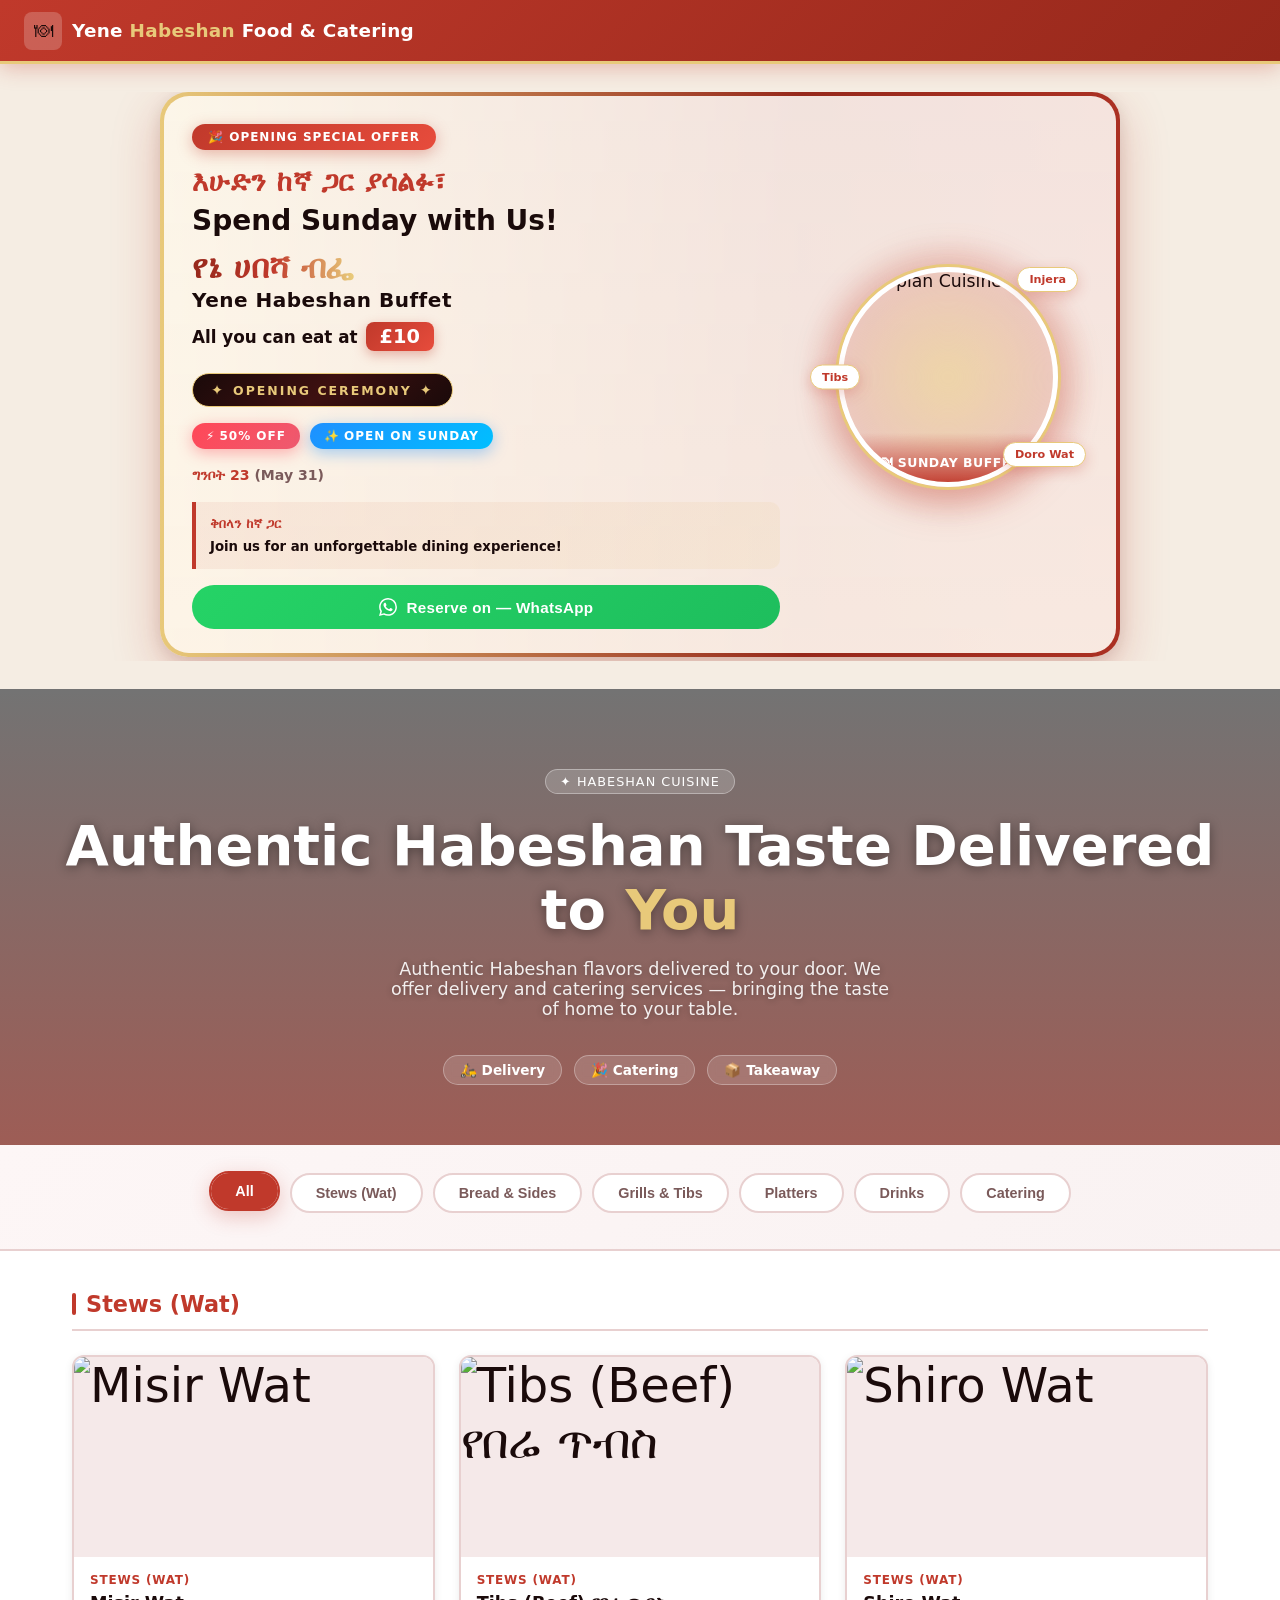
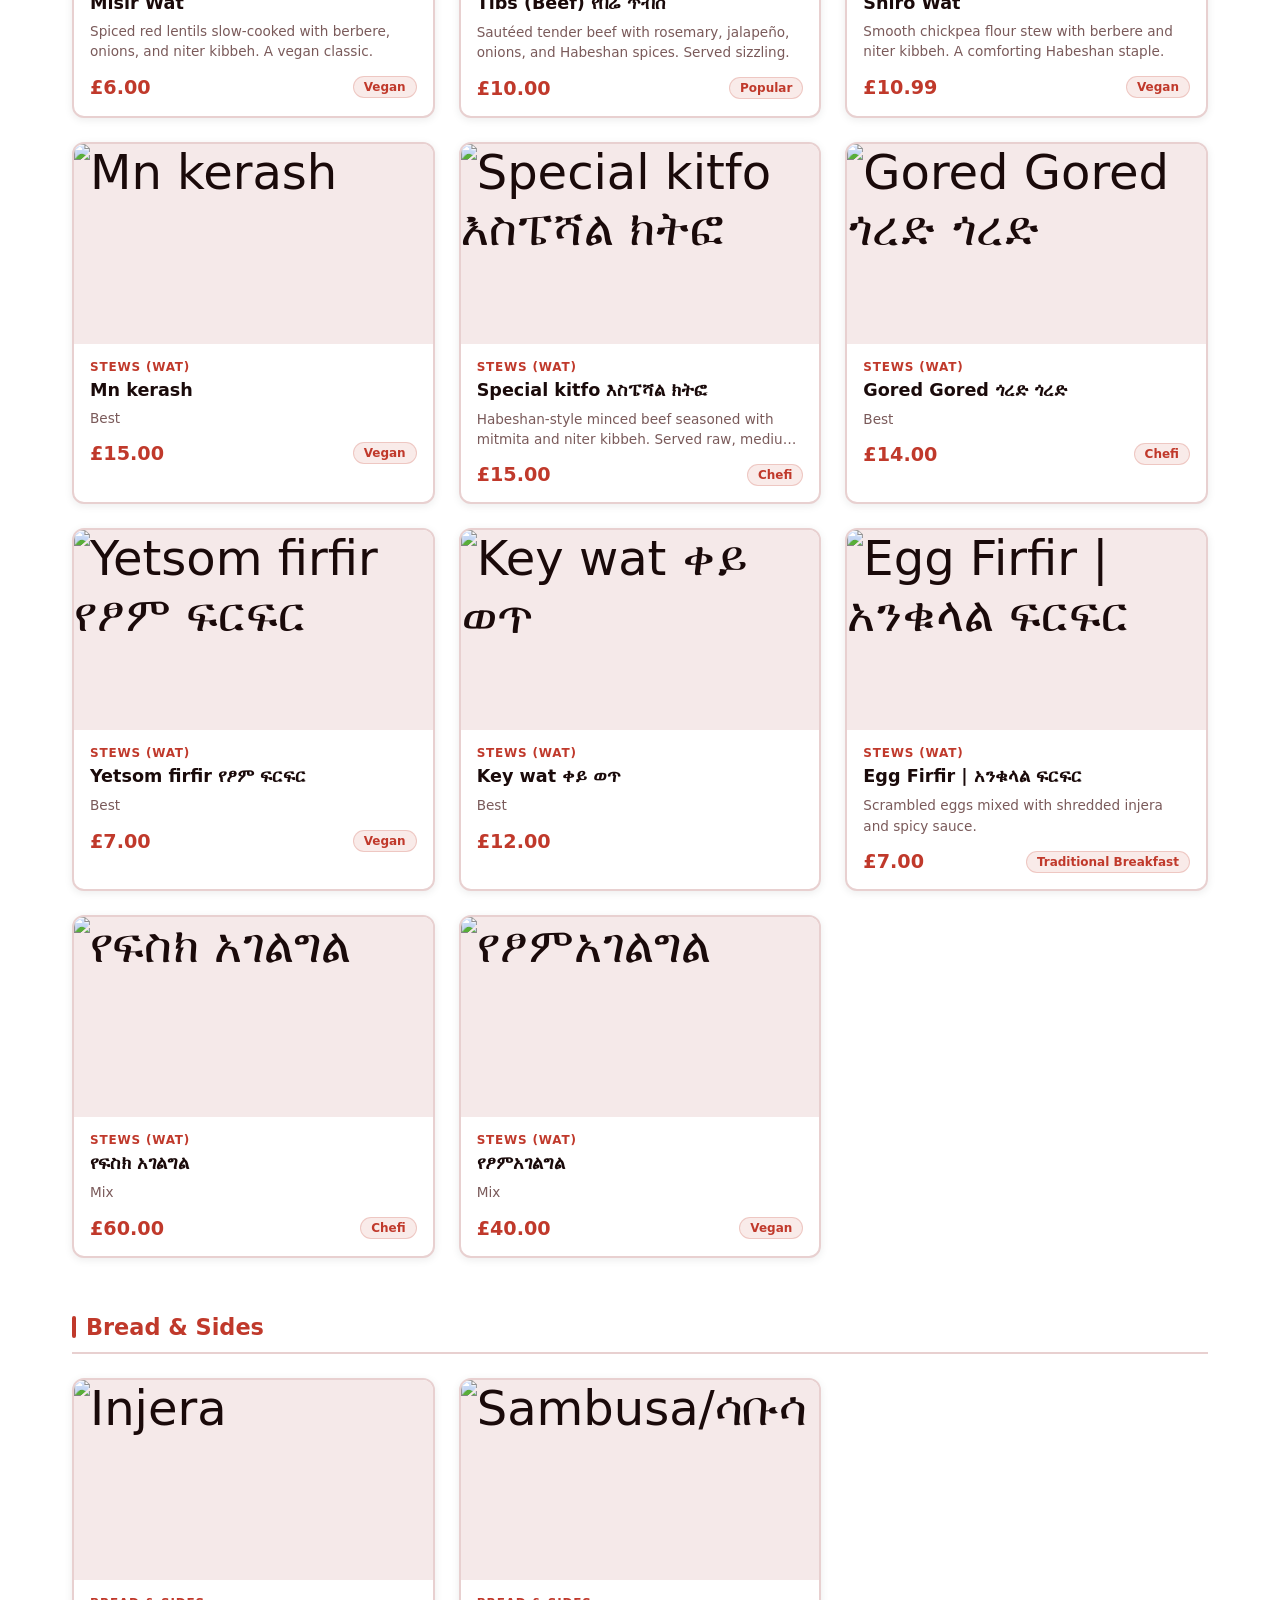
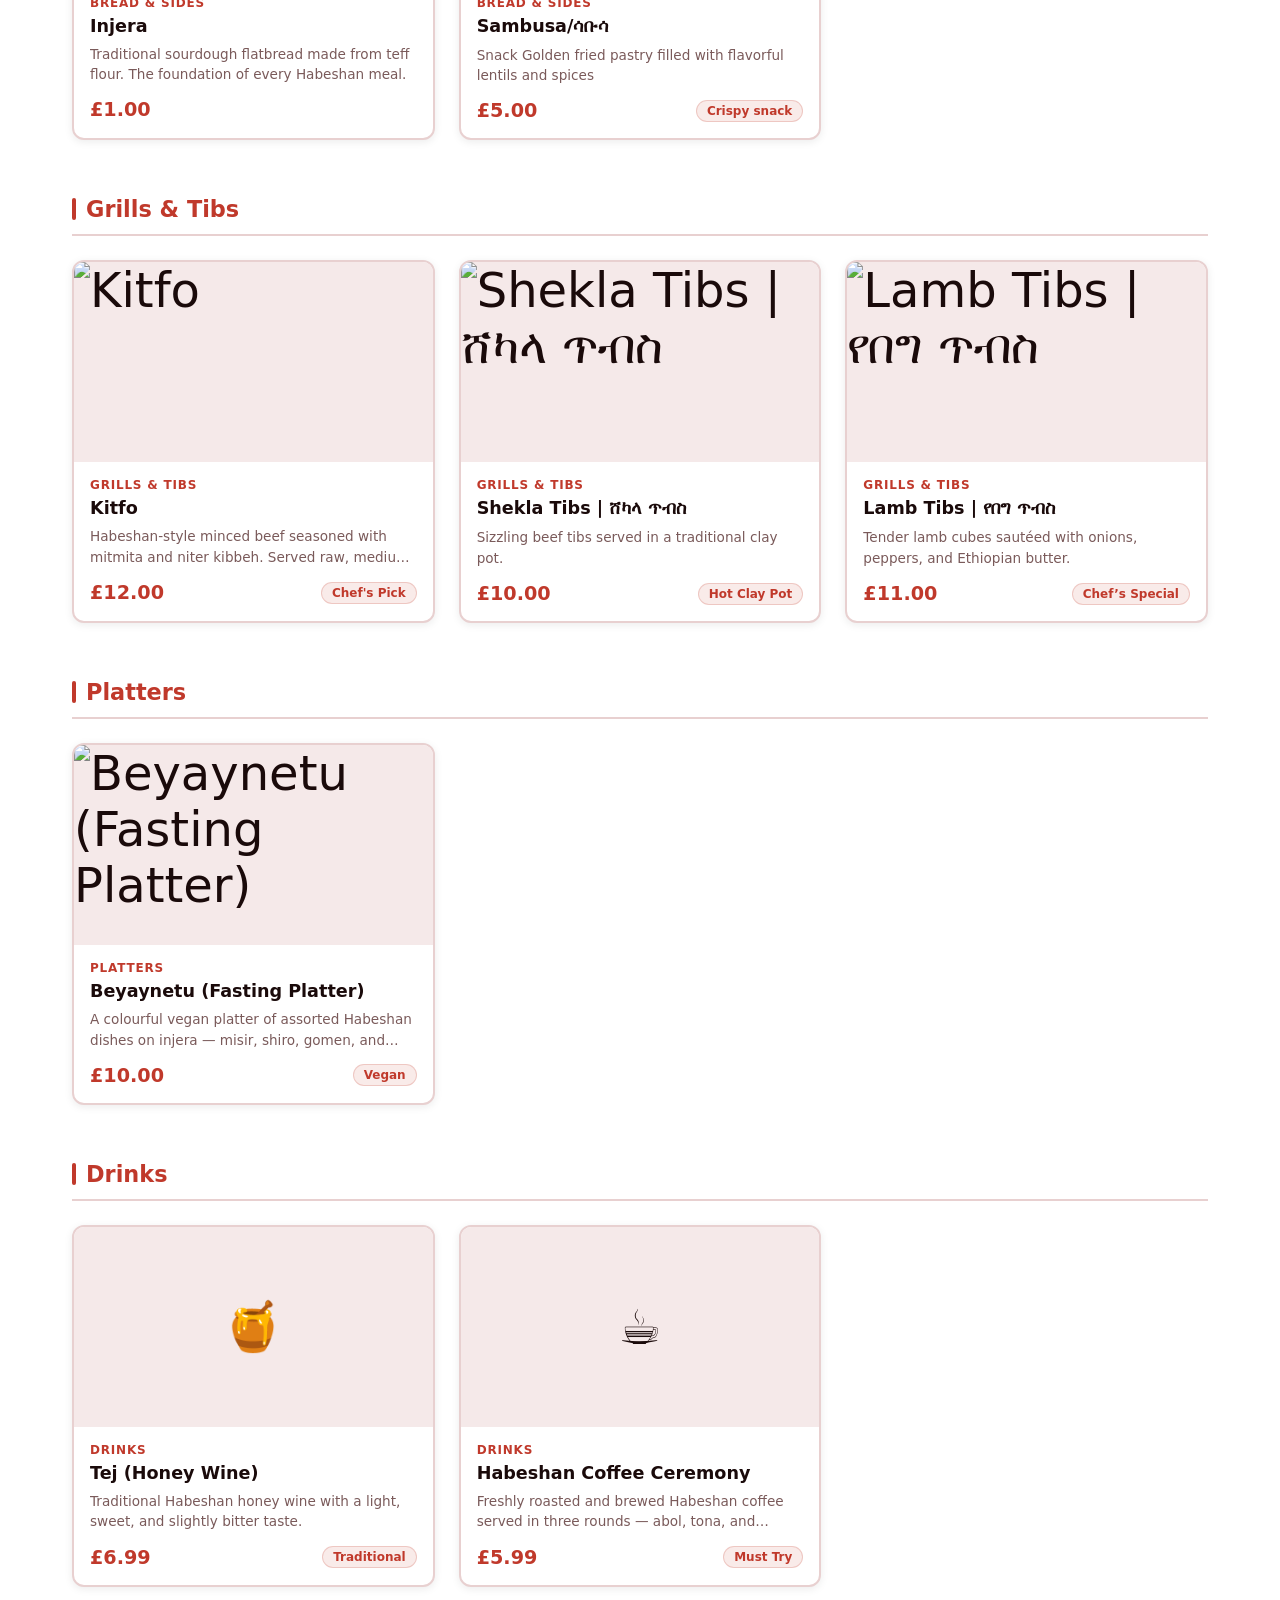
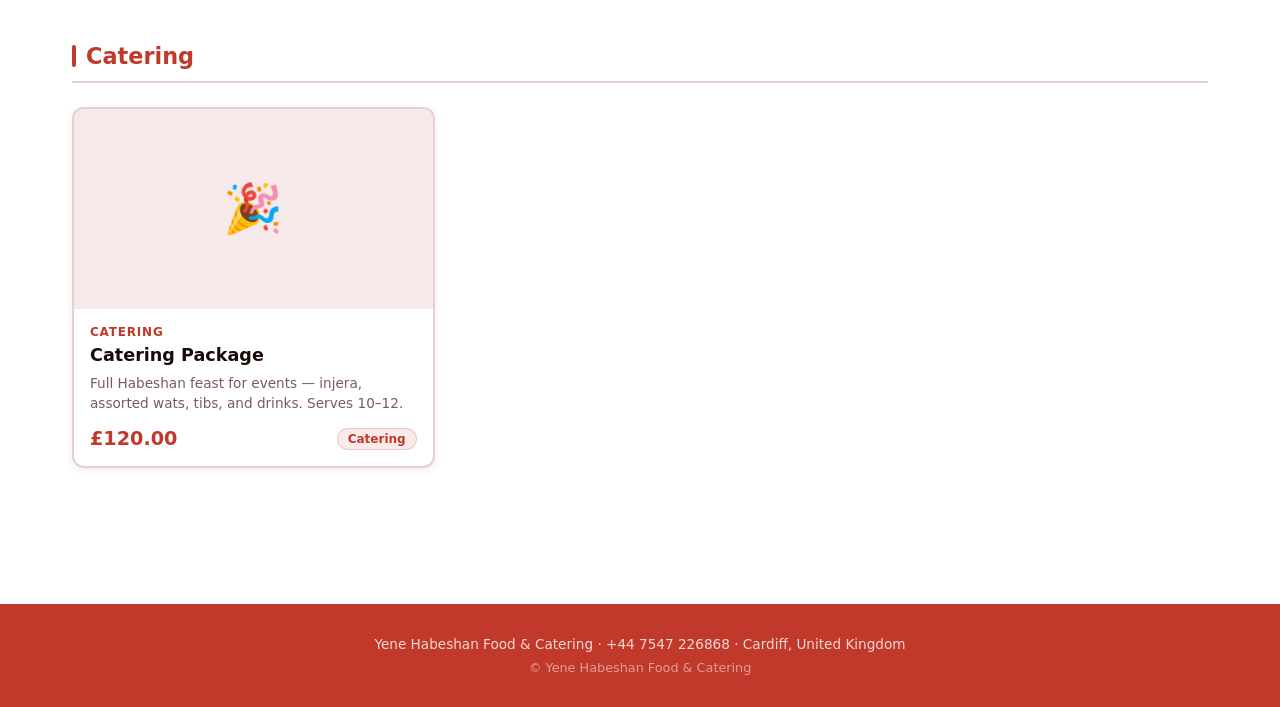
==== commit 116984b6: "date" ====
--- a/index.html
+++ b/index.html
@@ -200,7 +200,7 @@
             </div>
 
             <p class="promo-date">
-              <span class="amharic">ግንቦት 25</span> (May 25)
+              <span class="amharic">ግንቦት 23</span> (May 31)
             </p>
 
             <div class="promo-cta">
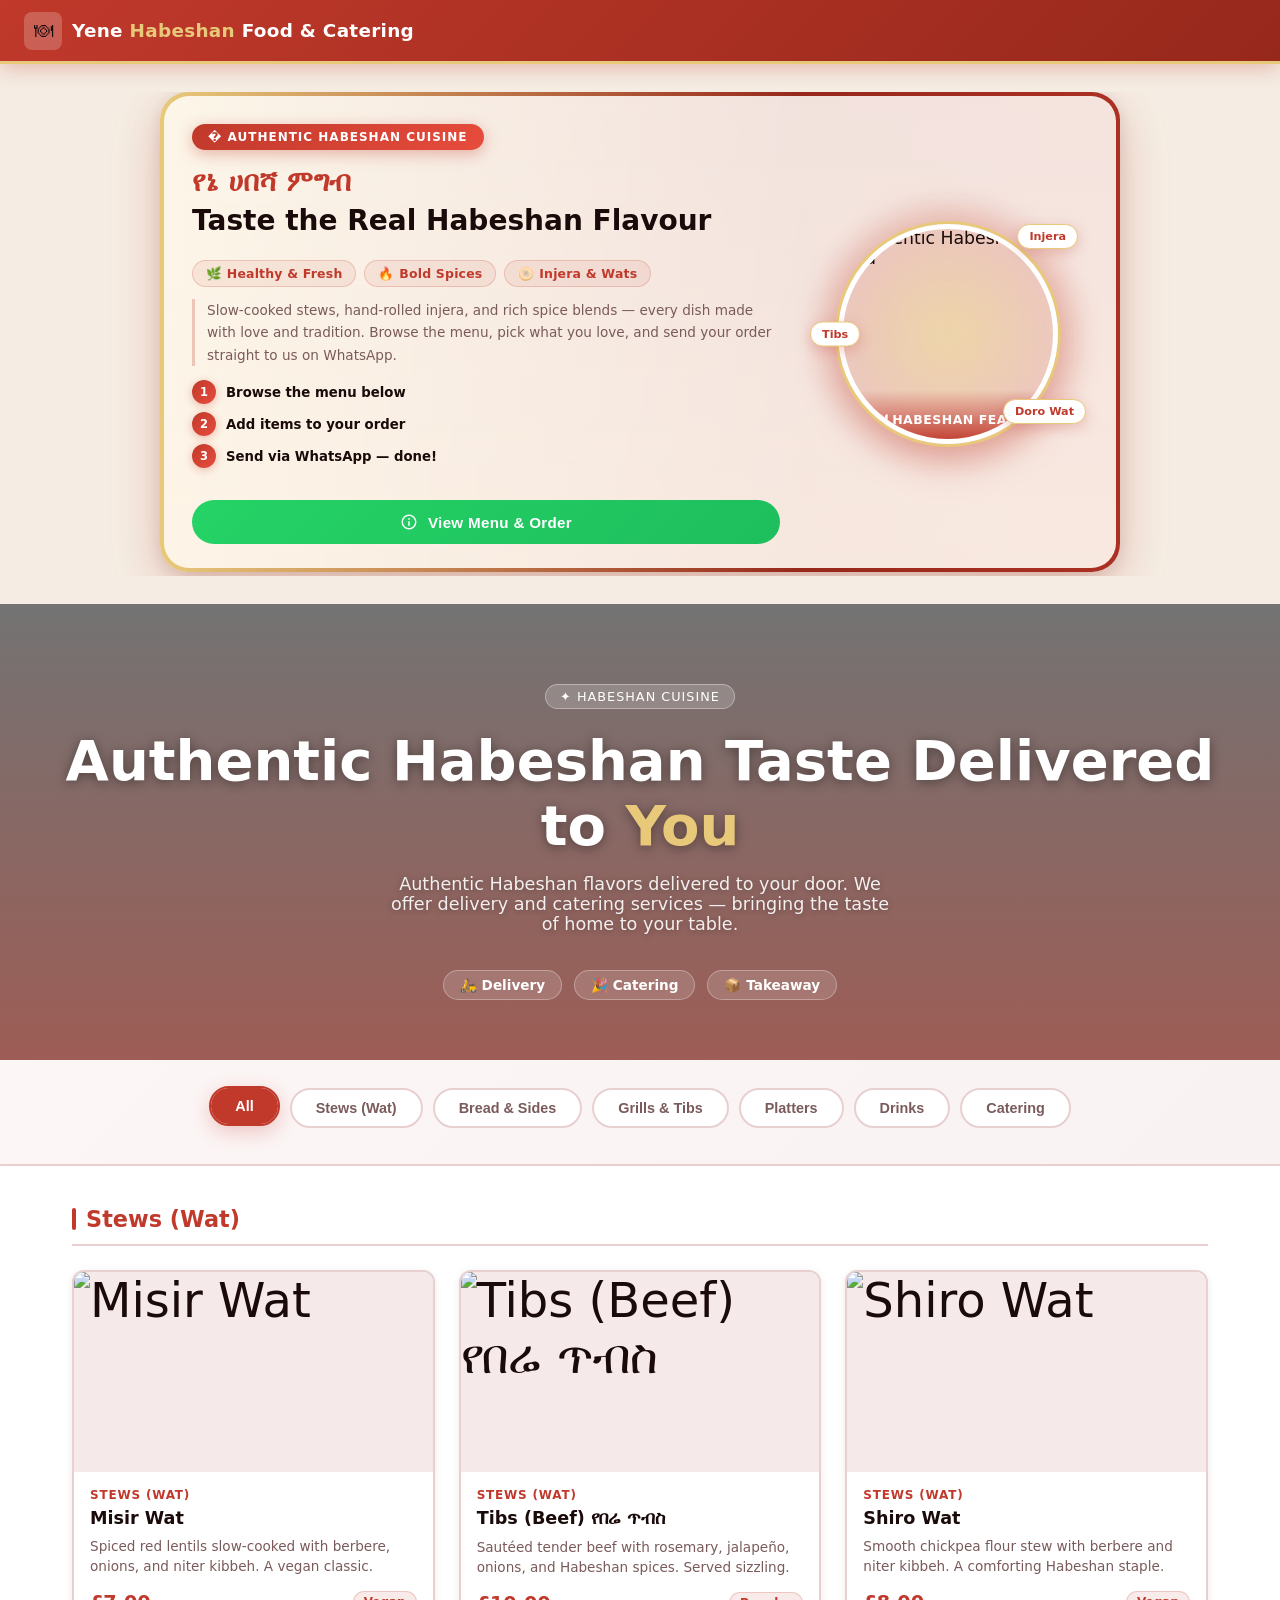
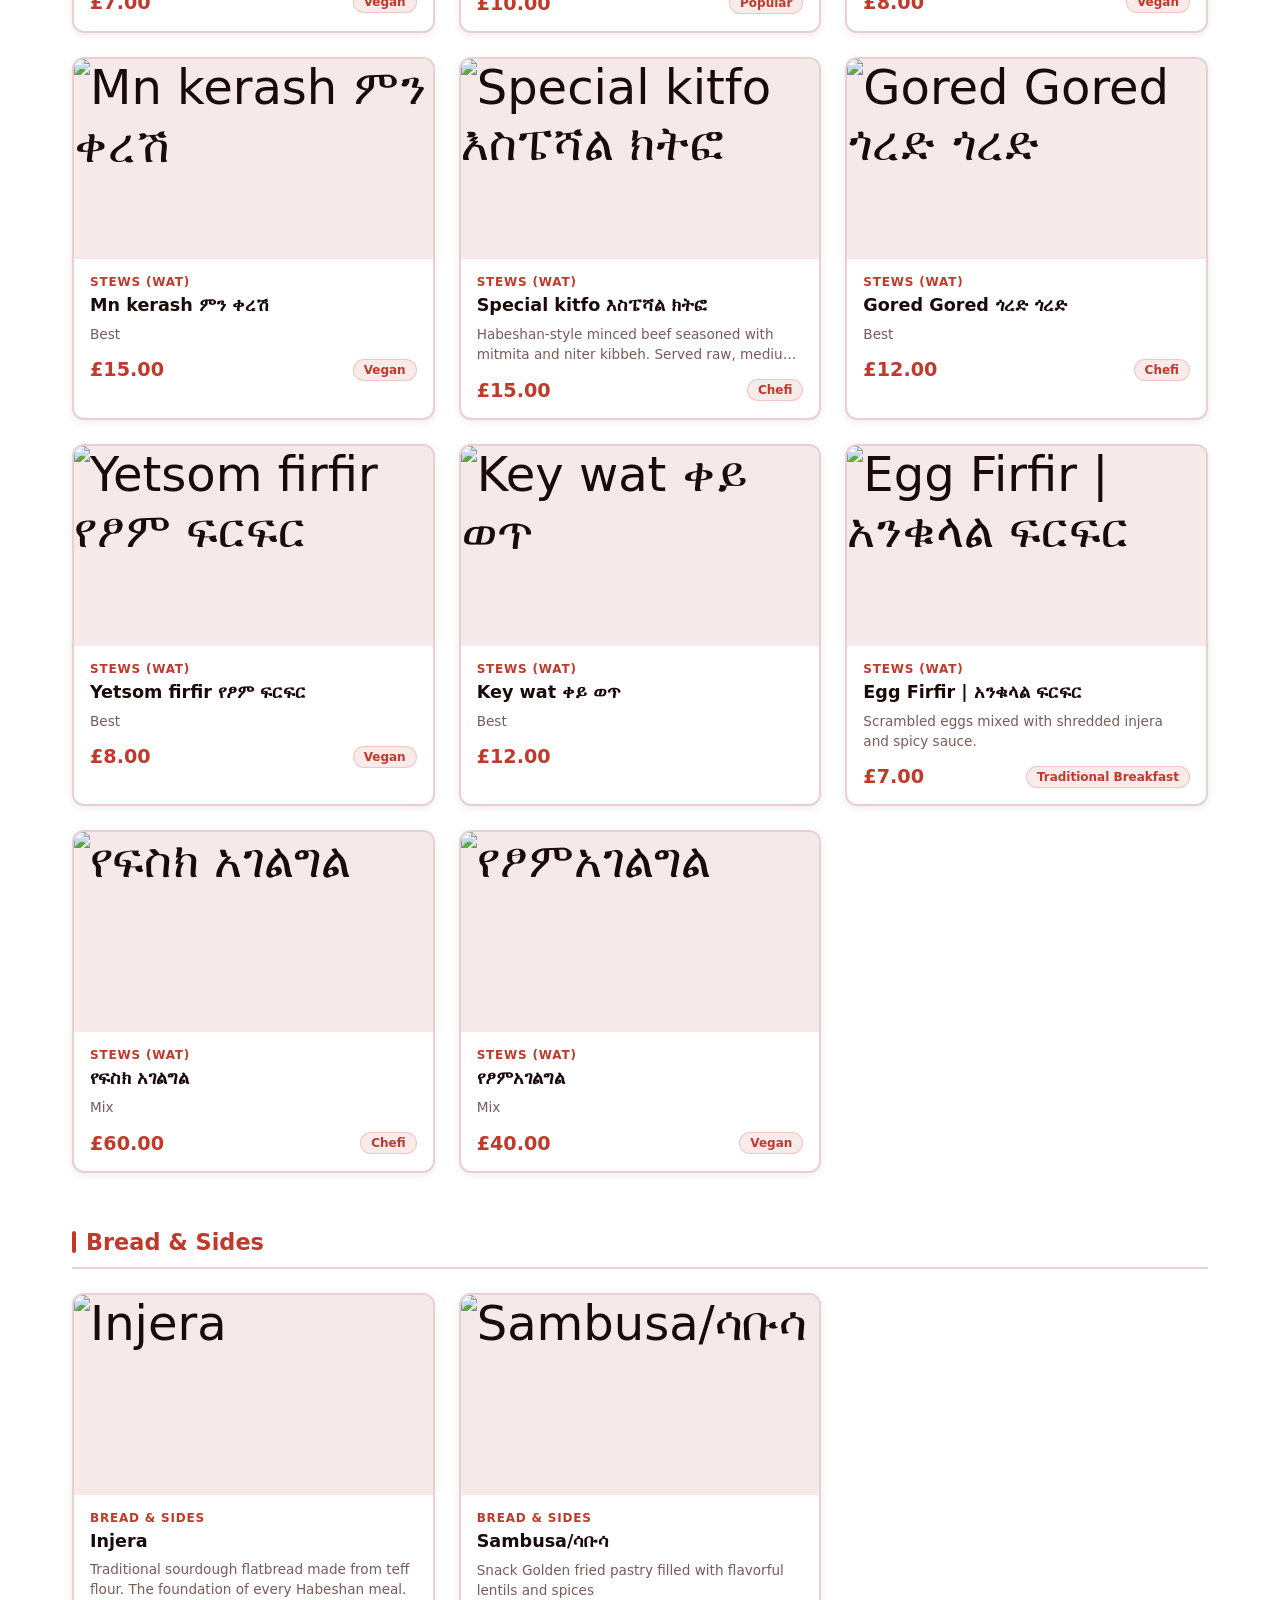
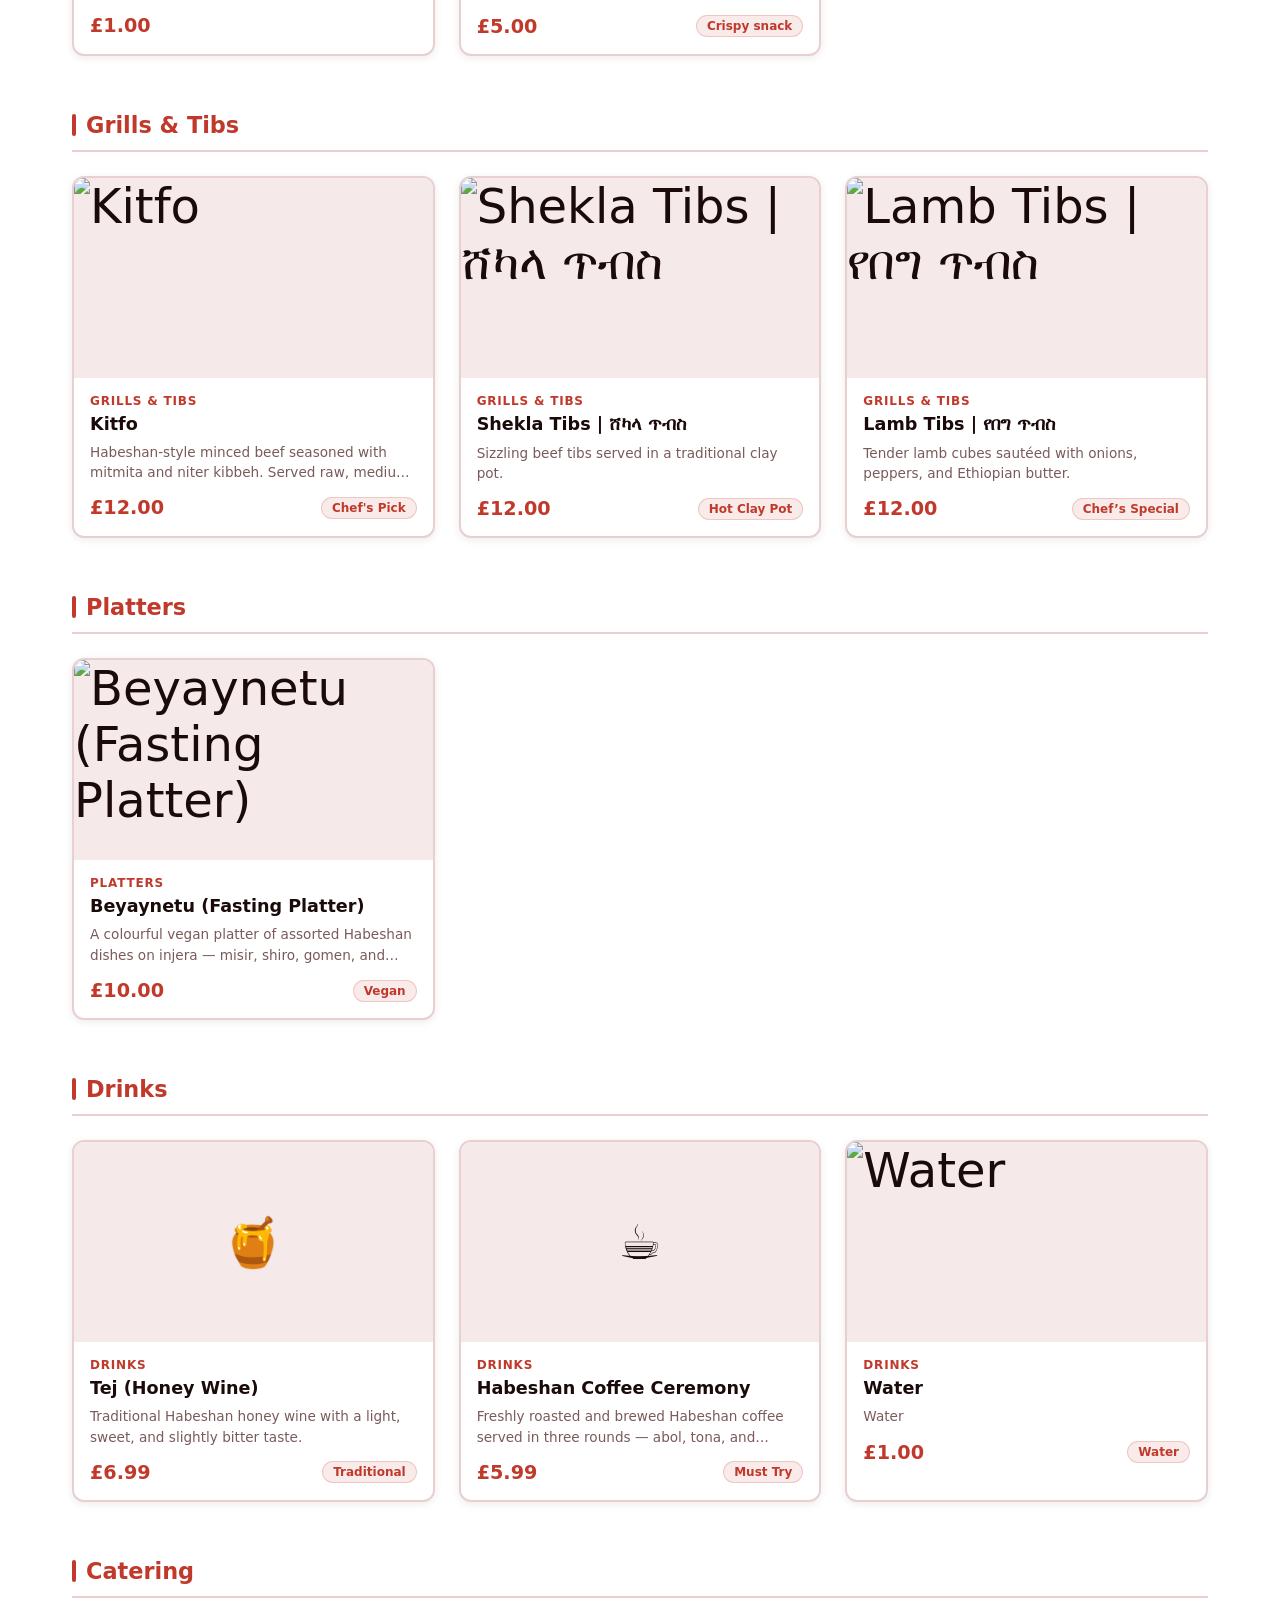
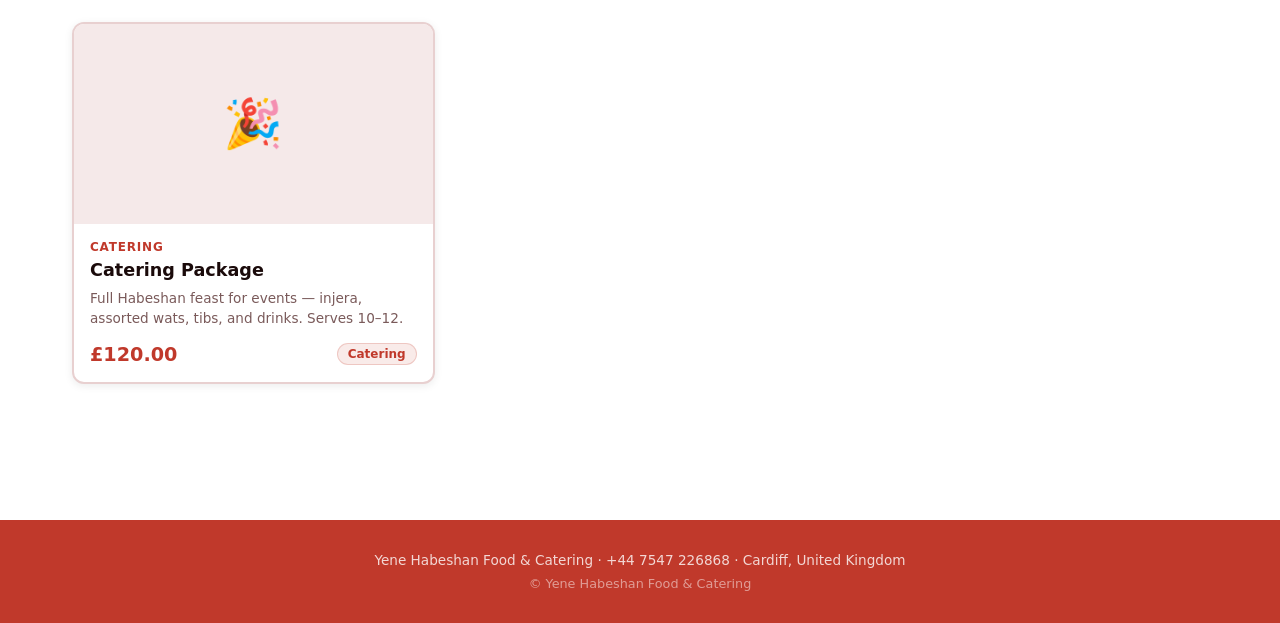
==== commit f0ce280f: "promo card update" ====
--- a/index.html
+++ b/index.html
@@ -130,6 +130,8 @@
     .btn-telegram:hover { background:#1a8bbf; }
     .btn-add-cart { width:100%; margin-top:16px; background:var(--primary); color:#fff; border:none; border-radius:10px; padding:14px; font-size:0.95rem; font-weight:700; cursor:pointer; transition:background 0.2s; }
     .btn-add-cart:hover { background:var(--primary-dark); }
+    .btn-order-now { width:100%; margin-top:10px; background:#25D366; color:#fff; border:none; border-radius:10px; padding:13px; font-size:0.92rem; font-weight:700; cursor:pointer; display:flex; align-items:center; justify-content:center; gap:9px; transition:background 0.2s, transform 0.15s; }
+    .btn-order-now:hover { background:#1ebe5d; transform:scale(1.02); }
     .btn-back-menu { width:100%; margin-top:10px; background:transparent; color:var(--text-muted); border:1.5px solid var(--border); border-radius:10px; padding:12px; font-size:0.9rem; font-weight:600; cursor:pointer; transition:all 0.2s; }
     .btn-back-menu:hover { border-color:var(--primary); color:var(--primary); }
 
@@ -157,79 +159,72 @@
      PAGE: MENU  (#menu or /)
 ══════════════════════════════════════════════════════ -->
 <div class="page" id="page-menu">
-  <!-- PROMOTION CARD -->
+  <!-- PROMO / WELCOME CARD -->
   <section class="promo-banner">
     <div class="promo-card-scroll-wrapper">
       <div class="promo-card">
-        <!-- Animated gradient border ring -->
         <div class="promo-gradient-ring"></div>
 
         <div class="promo-inner">
           <!-- LEFT: Text content -->
           <div class="promo-text-col">
-            <div class="promo-badge-top">🎉 Opening Special Offer</div>
+
+            <div class="promo-badge-top">� Authentic Habeshan Cuisine</div>
 
             <h2 class="promo-title">
-              <span class="amharic">እሁድን ከኛ ጋር ያሳልፉ፣</span>
-              <span class="english">Spend Sunday with Us!</span>
+              <span class="amharic">የኔ ሀበሻ ምግብ</span>
+              <span class="english">Taste the Real Habeshan Flavour</span>
             </h2>
 
-            <!-- Buffet name with shimmer animation -->
-            <div class="promo-buffet-name">
-              <span class="buffet-name-am">የኔ ሀበሻ ብፌ</span>
-              <span class="buffet-name-en">Yene Habeshan Buffet</span>
+            <!-- Feature pills -->
+            <div class="promo-features">
+              <span class="feature-pill">🌿 Healthy &amp; Fresh</span>
+              <span class="feature-pill">🔥 Bold Spices</span>
+              <span class="feature-pill">🫓 Injera &amp; Wats</span>
             </div>
 
-            <p class="promo-subtitle">
-              <span class="english">All you can eat at</span>
-              <span class="highlight">£10</span>
+            <p class="promo-desc">
+              Slow-cooked stews, hand-rolled injera, and rich spice blends — every dish made with love and tradition.
+              Browse the menu, pick what you love, and send your order straight to us on WhatsApp.
             </p>
 
-            <!-- Opening Ceremony badge -->
-            <div class="opening-ceremony-wrap">
-              <div class="opening-ceremony">
-                <span class="oc-stars">✦</span>
-                <span class="oc-text">Opening Ceremony</span>
-                <span class="oc-stars">✦</span>
+            <!-- How to order steps -->
+            <div class="order-steps">
+              <div class="order-step">
+                <span class="step-num">1</span>
+                <span>Browse the menu below</span>
+              </div>
+              <div class="order-step">
+                <span class="step-num">2</span>
+                <span>Add items to your order</span>
+              </div>
+              <div class="order-step">
+                <span class="step-num">3</span>
+                <span>Send via WhatsApp — done!</span>
               </div>
             </div>
 
-            <div class="promo-badges-list">
-              <span class="alert-badge">50% OFF</span>
-              <span class="alert-badge alert-secondary">OPEN ON SUNDAY</span>
-            </div>
-
-            <p class="promo-date">
-              <span class="amharic">ግንቦት 23</span> (May 31)
-            </p>
-
-            <div class="promo-cta">
-              <p class="promo-cta-text">
-                <span class="amharic">ቅበላን ከኛ ጋር</span>
-                <span class="english">Join us for an unforgettable dining experience!</span>
-              </p>
-            </div>
-
-            <!-- Reserve button -->
-            <button class="btn-reserve" onclick="reserveOpening()">
-              <svg width="18" height="18" viewBox="0 0 24 24" fill="currentColor"><path d="M17.472 14.382c-.297-.149-1.758-.867-2.03-.967-.273-.099-.471-.148-.67.15-.197.297-.767.966-.94 1.164-.173.199-.347.223-.644.075-.297-.15-1.255-.463-2.39-1.475-.883-.788-1.48-1.761-1.653-2.059-.173-.297-.018-.458.13-.606.134-.133.298-.347.446-.52.149-.174.198-.298.298-.497.099-.198.05-.371-.025-.52-.075-.149-.669-1.612-.916-2.207-.242-.579-.487-.5-.669-.51-.173-.008-.371-.01-.57-.01-.198 0-.52.074-.792.372-.272.297-1.04 1.016-1.04 2.479 0 1.462 1.065 2.875 1.213 3.074.149.198 2.096 3.2 5.077 4.487.709.306 1.262.489 1.694.625.712.227 1.36.195 1.871.118.571-.085 1.758-.719 2.006-1.413.248-.694.248-1.289.173-1.413-.074-.124-.272-.198-.57-.347m-5.421 7.403h-.004a9.87 9.87 0 01-5.031-1.378l-.361-.214-3.741.982.998-3.648-.235-.374a9.86 9.86 0 01-1.51-5.26c.001-5.45 4.436-9.884 9.888-9.884 2.64 0 5.122 1.03 6.988 2.898a9.825 9.825 0 012.893 6.994c-.003 5.45-4.437 9.884-9.885 9.884m8.413-18.297A11.815 11.815 0 0012.05 0C5.495 0 .16 5.335.157 11.892c0 2.096.547 4.142 1.588 5.945L.057 24l6.305-1.654a11.882 11.882 0 005.683 1.448h.005c6.554 0 11.89-5.335 11.893-11.893a11.821 11.821 0 00-3.48-8.413z"/></svg>
-              Reserve on — WhatsApp
+            <!-- Order now button -->
+            <button class="btn-reserve" onclick="document.getElementById('menu-container').scrollIntoView({behavior:'smooth'})">
+              <svg width="18" height="18" viewBox="0 0 24 24" fill="currentColor"><path d="M11 9H13V7H11M12 20C7.59 20 4 16.41 4 12S7.59 4 12 4 20 7.59 20 12 16.41 20 12 20M12 2A10 10 0 0 0 2 12A10 10 0 0 0 12 22A10 10 0 0 0 22 12A10 10 0 0 0 12 2M11 17H13V11H11V17Z"/></svg>
+              View Menu &amp; Order
             </button>
+
           </div>
 
-          <!-- RIGHT: Creative buffet image -->
+          <!-- RIGHT: Creative food image -->
           <div class="promo-image-col">
             <div class="buffet-frame">
               <div class="buffet-glow"></div>
               <div class="buffet-img-wrap">
                 <img
                   src="https://blackrestaurantweeks.com/wp-content/uploads/2021/09/delish-ethiopian-cuisine.jpeg"
-                  alt="Ethiopian Cuisine Buffet"
+                  alt="Authentic Habeshan Food"
                   class="buffet-img"
                 />
                 <div class="buffet-overlay-label">
                   <span class="buffet-label-icon">🍽</span>
-                  <span>Sunday Buffet</span>
+                  <span>Habeshan Feast</span>
                 </div>
               </div>
               <div class="buffet-tag buffet-tag-1">Injera</div>
@@ -519,6 +514,10 @@
           <div class="modal-recipe" id="modal-recipe"></div>
         </div>
         <button class="btn-add-cart" id="modal-add-cart">+ Add to Order</button>
+        <button class="btn-order-now" id="modal-order-now">
+          <svg width="17" height="17" viewBox="0 0 24 24" fill="currentColor"><path d="M17.472 14.382c-.297-.149-1.758-.867-2.03-.967-.273-.099-.471-.148-.67.15-.197.297-.767.966-.94 1.164-.173.199-.347.223-.644.075-.297-.15-1.255-.463-2.39-1.475-.883-.788-1.48-1.761-1.653-2.059-.173-.297-.018-.458.13-.606.134-.133.298-.347.446-.52.149-.174.198-.298.298-.497.099-.198.05-.371-.025-.52-.075-.149-.669-1.612-.916-2.207-.242-.579-.487-.5-.669-.51-.173-.008-.371-.01-.57-.01-.198 0-.52.074-.792.372-.272.297-1.04 1.016-1.04 2.479 0 1.462 1.065 2.875 1.213 3.074.149.198 2.096 3.2 5.077 4.487.709.306 1.262.489 1.694.625.712.227 1.36.195 1.871.118.571-.085 1.758-.719 2.006-1.413.248-.694.248-1.289.173-1.413-.074-.124-.272-.198-.57-.347m-5.421 7.403h-.004a9.87 9.87 0 01-5.031-1.378l-.361-.214-3.741.982.998-3.648-.235-.374a9.86 9.86 0 01-1.51-5.26c.001-5.45 4.436-9.884 9.888-9.884 2.64 0 5.122 1.03 6.988 2.898a9.825 9.825 0 012.893 6.994c-.003 5.45-4.437 9.884-9.885 9.884m8.413-18.297A11.815 11.815 0 0012.05 0C5.495 0 .16 5.335.157 11.892c0 2.096.547 4.142 1.588 5.945L.057 24l6.305-1.654a11.882 11.882 0 005.683 1.448h.005c6.554 0 11.89-5.335 11.893-11.893a11.821 11.821 0 00-3.48-8.413z"/></svg>
+          Order Now via WhatsApp
+        </button>
         <button class="btn-back-menu" onclick="closeModal()" aria-label="Back to menu">← Back to Menu</button>
       </div>
     </div>
@@ -806,6 +805,17 @@
 document.getElementById('modal-add-cart').addEventListener('click', () => {
   if (!currentModalItem) return;
   addToCart(currentModalItem); closeModal(); showToast(`${currentModalItem.title} added to order`);
+});
+document.getElementById('modal-order-now').addEventListener('click', () => {
+  if (!currentModalItem) return;
+  const wa = (restaurantInfo.whatsapp || '447547226868').replace(/\D/g, '');
+  const item = currentModalItem;
+  const msg =
+    `🍽 *Order Request — ${restaurantInfo.name || 'Yene Habeshan'}*\n\n` +
+    `• ${item.title} — £${item.price}\n` +
+    `  ${item.description}\n\n` +
+    `Please confirm my order. Thank you! 🙏`;
+  window.open(`https://wa.me/${wa}?text=${encodeURIComponent(msg)}`, '_blank');
 });
 
 // ── CART ──
--- a/style.css
+++ b/style.css
@@ -241,6 +241,72 @@
   100% { opacity: 1; transform: translateY(0) scale(1); }
 }
 
+/* ── PROMO CARD: feature pills, desc, order steps ── */
+.promo-features {
+  display: flex;
+  flex-wrap: wrap;
+  gap: 8px;
+  margin: 10px 0 12px;
+}
+
+.feature-pill {
+  display: inline-flex;
+  align-items: center;
+  gap: 5px;
+  background: rgba(192, 57, 43, 0.08);
+  border: 1.5px solid rgba(192, 57, 43, 0.2);
+  color: #c0392b;
+  padding: 5px 13px;
+  border-radius: 20px;
+  font-size: 0.78rem;
+  font-weight: 700;
+  letter-spacing: 0.2px;
+  animation: pulse-scale 3s ease-in-out infinite;
+}
+
+.feature-pill:nth-child(2) { animation-delay: 0.3s; }
+.feature-pill:nth-child(3) { animation-delay: 0.6s; }
+
+.promo-desc {
+  font-size: 0.85rem;
+  color: var(--text-muted);
+  line-height: 1.65;
+  margin-bottom: 14px;
+  border-left: 3px solid rgba(192, 57, 43, 0.25);
+  padding-left: 12px;
+}
+
+.order-steps {
+  display: flex;
+  flex-direction: column;
+  gap: 8px;
+  margin-bottom: 16px;
+}
+
+.order-step {
+  display: flex;
+  align-items: center;
+  gap: 10px;
+  font-size: 0.83rem;
+  font-weight: 600;
+  color: var(--text);
+}
+
+.step-num {
+  width: 24px;
+  height: 24px;
+  border-radius: 50%;
+  background: linear-gradient(135deg, #c0392b, #e74c3c);
+  color: #fff;
+  font-size: 0.72rem;
+  font-weight: 900;
+  display: flex;
+  align-items: center;
+  justify-content: center;
+  flex-shrink: 0;
+  box-shadow: 0 2px 8px rgba(192, 57, 43, 0.3);
+}
+
 .btn-reserve {
   display: inline-flex;
   align-items: center;
